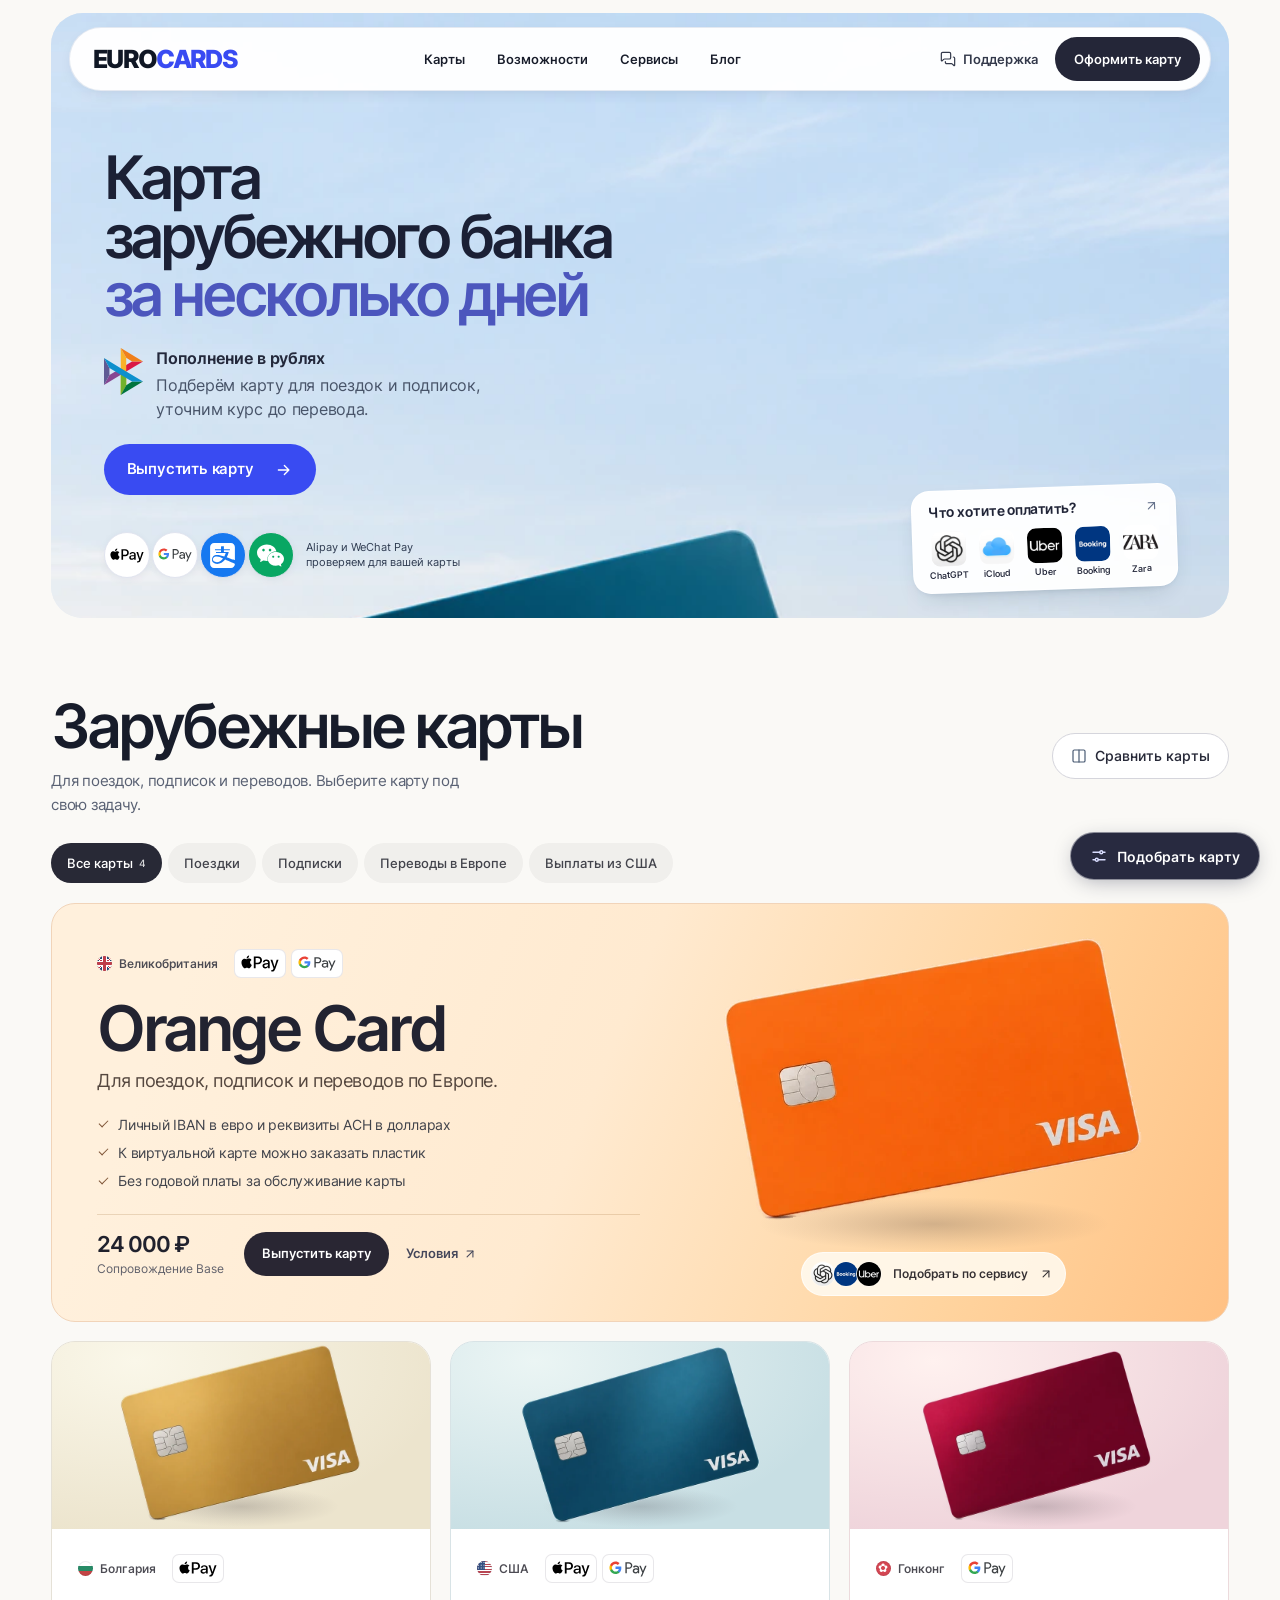
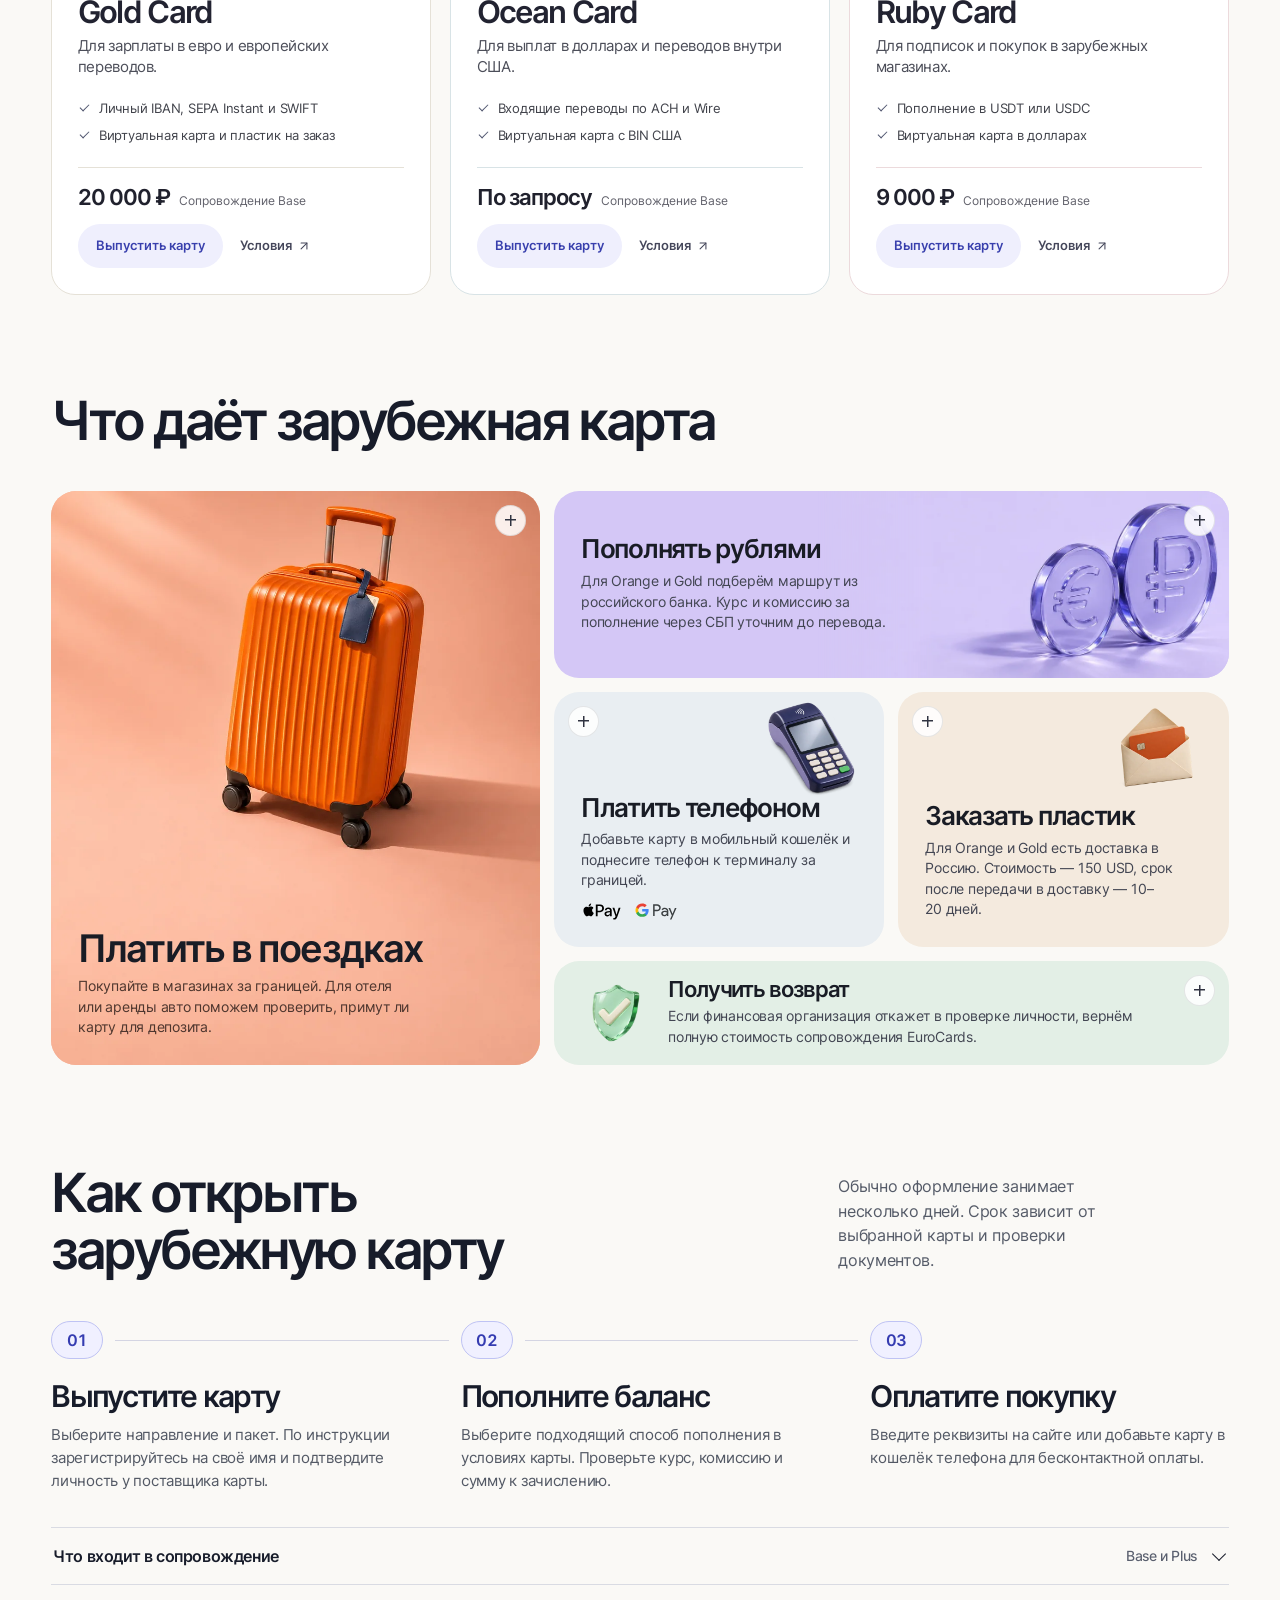
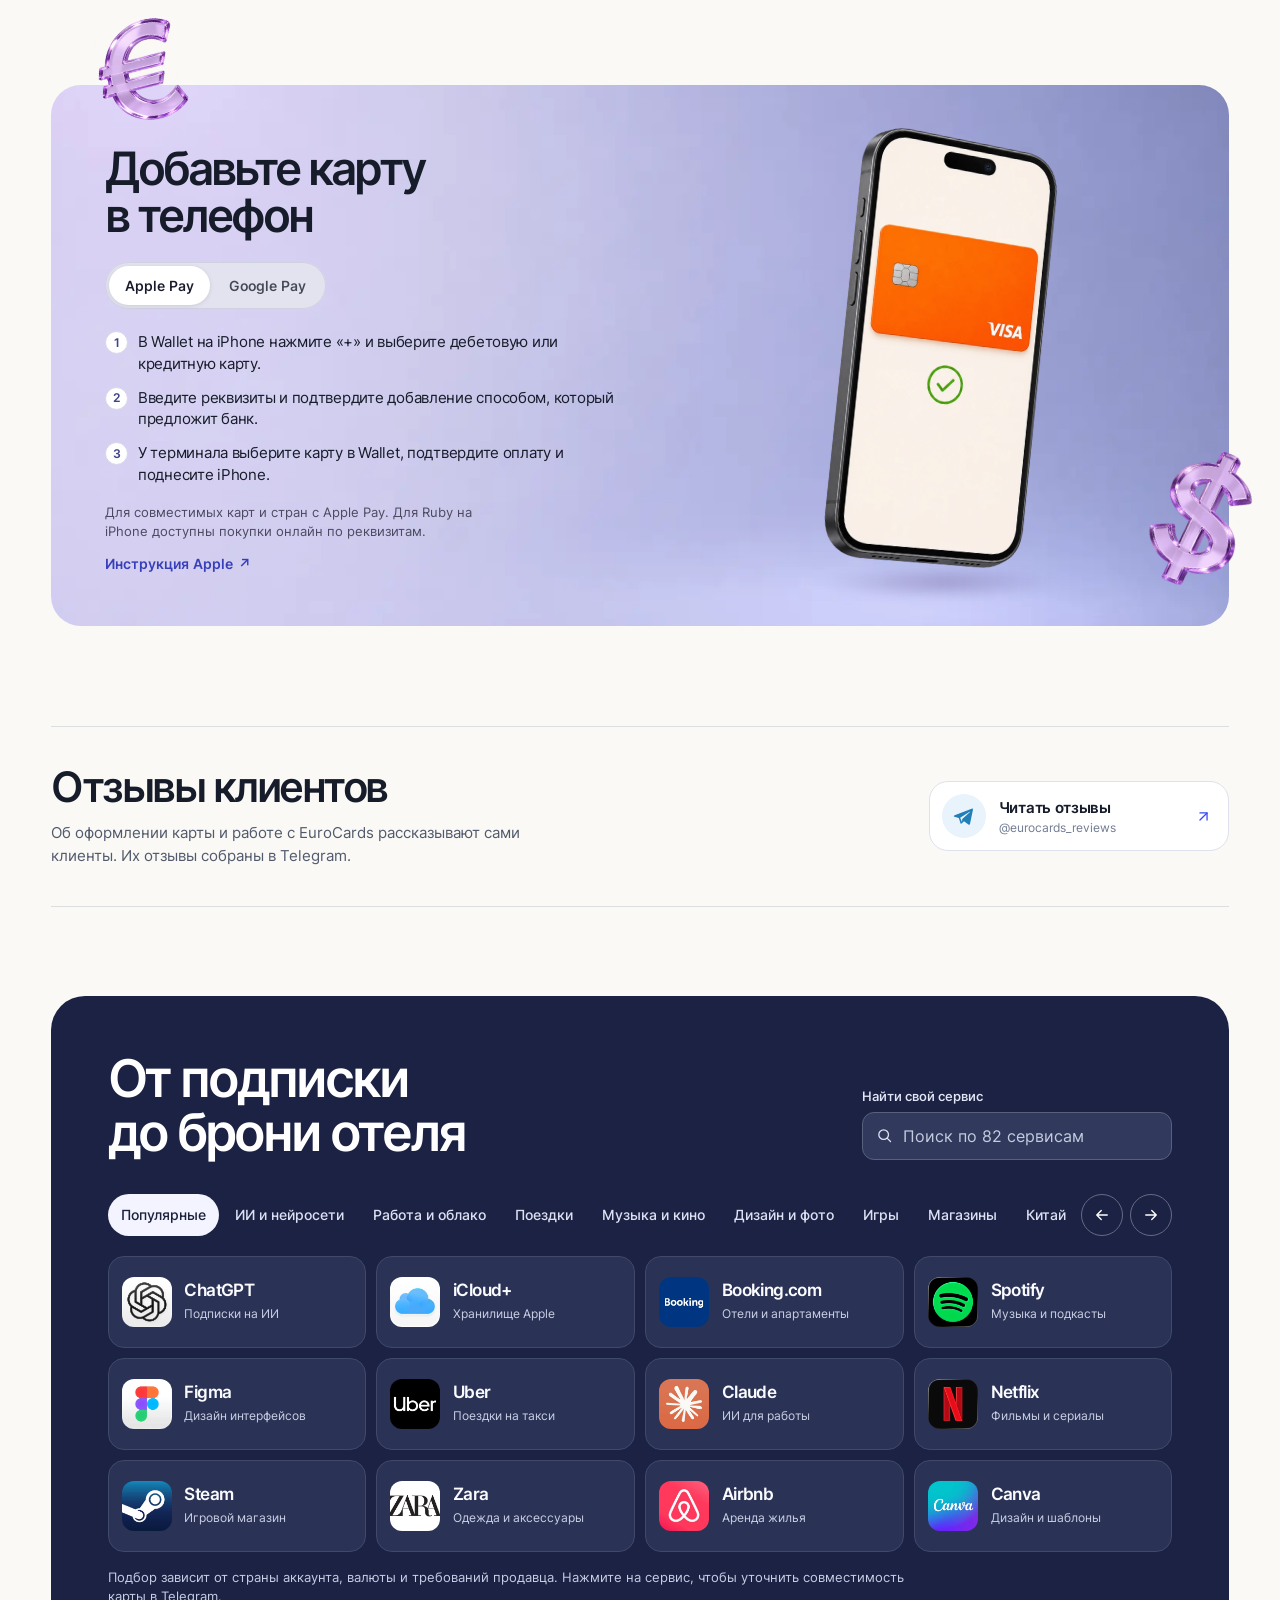
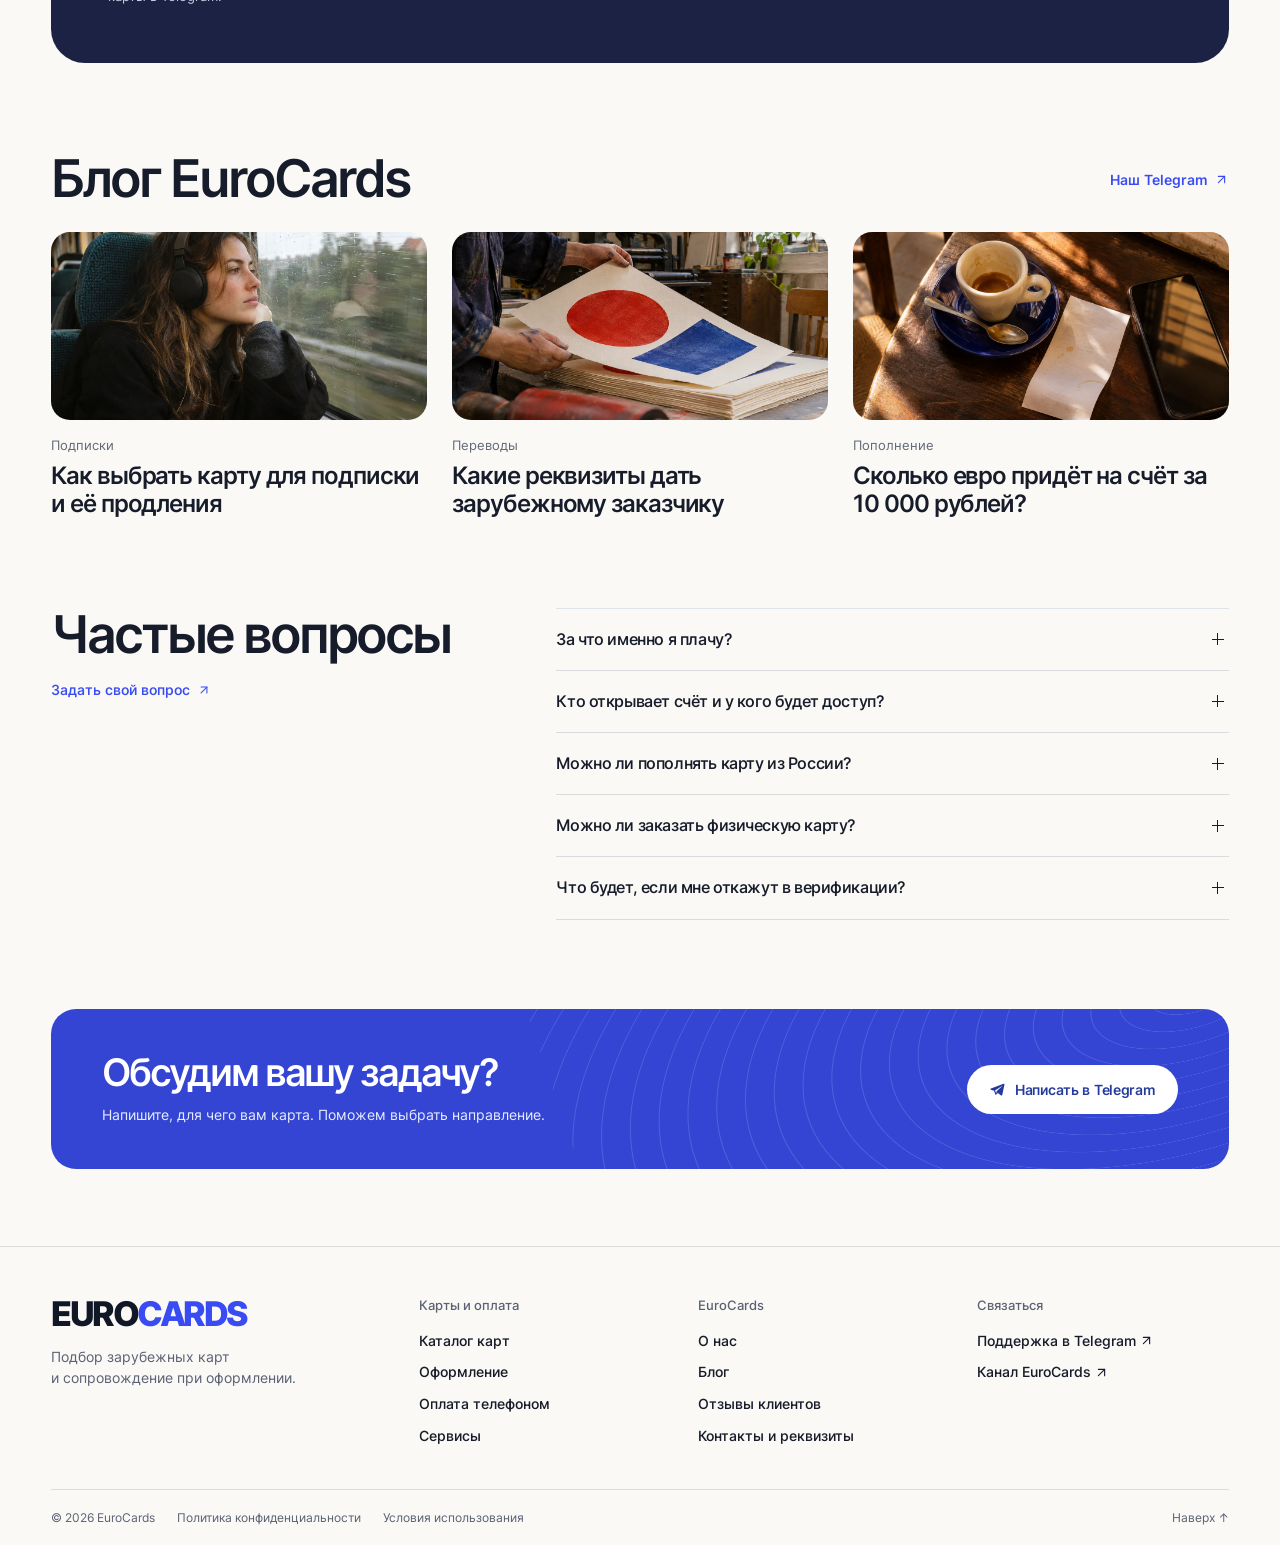
==== index.html @ 10358645 "Publish EuroCards catalog, card finder and blog" ====
<!doctype html>
<html lang="ru">
<head>
  <meta charset="utf-8">
  <meta name="viewport" content="width=device-width, initial-scale=1">
  <meta name="theme-color" content="#fdfefe">
  <meta name="description" content="Подберите зарубежную карту для поездок, подписок и выплат. Сравните четыре направления EuroCards и узнайте, что входит в сопровождение.">
  <title>EuroCards — зарубежные карты и счета</title>
  <link rel="icon" href="assets/favicon.svg" type="image/svg+xml">
  <link rel="stylesheet" href="styles.css?v=fa3e11a5e4">
  <link rel="stylesheet" href="editorial.css?v=62c3cd3f69">
  <link rel="stylesheet" href="card-art.css?v=ecbb94d3ec">
  <link rel="stylesheet" href="dialog.css?v=4cf099286a">
  <link rel="stylesheet" href="hero-motion.css?v=45bd333abf">
  <link rel="stylesheet" href="cover.css?v=7ac19eed03">
  <link rel="stylesheet" href="benefits.css?v=602607e4d9">
  <link rel="stylesheet" href="finder.css?v=1b3baa6938">
  <script defer src="catalog.js?v=7ddd690abe"></script>
  <script defer src="page.js?v=af540112d0"></script>
  <script defer src="hero-motion.js?v=f699afb195"></script>
  <script defer src="finder.js?v=cdf03fdcbe"></script>
  <script defer src="benefits.js?v=8d5bca61e6"></script>
</head>
<body id="top">
  <a href="#main" class="skip-link">К содержанию</a>
  <svg xmlns="http://www.w3.org/2000/svg" class="symbol-bank" aria-hidden="true" focusable="false">
    <!-- Utility icons from Lucide. See assets/Lucide-LICENSE.txt. -->
    <symbol id="i-id" viewBox="0 0 24 24"><path d="M2 21a8 8 0 0 1 13.292-6"/><circle cx="10" cy="8" r="5"/><path d="m16 19 2 2 4-4"/></symbol>
    <symbol id="i-wallet" viewBox="0 0 24 24"><path d="M6 22a2 2 0 0 1-2-2V4a2 2 0 0 1 2-2h8a2.4 2.4 0 0 1 1.704.706l3.588 3.588A2.4 2.4 0 0 1 20 8v12a2 2 0 0 1-2 2z"/><path d="M14 2v5a1 1 0 0 0 1 1h5"/><path d="M10 9H8"/><path d="M16 13H8"/><path d="M16 17H8"/></symbol>
    <symbol id="i-support" viewBox="0 0 24 24"><path d="M16 10a2 2 0 0 1-2 2H6.828a2 2 0 0 0-1.414.586l-2.202 2.202A.71.71 0 0 1 2 14.286V4a2 2 0 0 1 2-2h10a2 2 0 0 1 2 2z"/><path d="M20 9a2 2 0 0 1 2 2v10.286a.71.71 0 0 1-1.212.502l-2.202-2.202A2 2 0 0 0 17.172 19H10a2 2 0 0 1-2-2v-1"/></symbol>
    <symbol id="i-compare" viewBox="0 0 24 24"><rect width="18" height="18" x="3" y="3" rx="2"/><path d="M12 3v18"/></symbol>
    <symbol id="i-diagonal" viewBox="0 0 24 24"><path d="M7 7h10v10"/><path d="M7 17 17 7"/></symbol>
    <symbol id="i-menu" viewBox="0 0 24 24"><path d="M4 5h16"/><path d="M4 12h16"/><path d="M4 19h16"/></symbol>
    <symbol id="i-close" viewBox="0 0 24 24"><path d="M18 6 6 18"/><path d="m6 6 12 12"/></symbol>
    <symbol id="i-telegram" viewBox="0 0 24 24"><path fill="currentColor" stroke="none" d="M20.5 3.9 2.8 10.7c-1.2.5-1.2 1.2-.2 1.5l4.5 1.4 1.7 5.1c.2.6.1.8.7.8.4 0 .6-.2.8-.4l2.2-2.2 4.6 3.4c.9.5 1.5.2 1.7-.8l3-14.3c.3-1.1-.4-1.7-1.3-1.3Zm-12 9.4 9.9-6.2c.5-.3.8-.2.4.1l-8.1 7.4-.3 3.1-1.9-4.4Z"/></symbol>
  </svg>
  <header class="site-header">
    <div class="shell header-inner">
      <a class="wordmark" href="#top" aria-label="EuroCards, в начало">EURO<span>CARDS</span></a>
      <nav class="primary-nav" id="primary-nav" aria-label="Основная навигация">
        <a href="#cards">Карты</a><a href="#benefits">Возможности</a><a href="#services">Сервисы</a><a href="#journal">Блог</a><a class="nav-support" href="https://t.me/vladethlemon" target="_blank" rel="noopener noreferrer">Поддержка в Telegram</a>
      </nav>
      <div class="header-actions">
        <a class="support-link" href="https://t.me/vladethlemon" target="_blank" rel="noopener noreferrer" aria-label="Поддержка в Telegram"><svg class="icon" aria-hidden="true"><use href="#i-support"/></svg><span>Поддержка</span></a>
        <a class="header-issue" href="#cards">Оформить карту</a>
        <button type="button" class="menu-toggle" aria-label="Открыть меню" aria-expanded="false" aria-controls="primary-nav"><svg class="icon" aria-hidden="true"><use href="#i-menu"/></svg></button>
      </div>
    </div>
  </header>
  <main id="main">
    <section class="hero" aria-labelledby="hero-title">
      <picture class="alpine-scene" aria-hidden="true">
        <source media="(max-width: 700px)" srcset="assets/hero-alpine-mobile.webp" width="935" height="1683">
        <source media="(max-width: 1180px)" srcset="assets/hero-alpine-tablet-ocean.webp" width="1200" height="816">
        <img src="assets/hero-alpine-wide-ocean.webp" width="1870" height="841" alt="" fetchpriority="high">
      </picture>
      <div class="hero-inner">
        <div class="hero-copy">
          <h1 id="hero-title">Карта<br>зарубежного банка <em>за несколько дней</em></h1>
          <div class="hero-intro sbp-intro"><img class="sbp-symbol" src="assets/brands/sbp-symbol.svg" width="36" height="42" alt=""><div><p class="sbp-title">Пополнение в рублях<span class="visually-hidden"> через Систему быстрых платежей</span></p><p>Подберём карту для поездок и подписок, уточним курс до перевода.</p></div></div>
          <div class="hero-actions">
            <a class="button primary-button" href="#cards">Выпустить карту<svg class="icon" aria-hidden="true" viewBox="0 0 24 24"><path d="M4.5 12h14m-6-6 6 6-6 6"/></svg></a>
          </div>
          <div class="hero-wallets" aria-label="Мобильные кошельки">
            <div class="wallet-coins">
              <a href="#wallets" data-wallet="apple" class="wallet-coin pay-apple" aria-label="Apple Pay — как подключить"><img src="assets/brands/applepay.svg" alt="" width="34" height="34"></a>
              <a href="#wallets" data-wallet="google" class="wallet-coin pay-google" aria-label="Google Pay — как подключить"><img src="assets/brands/googlepay.svg" alt="" width="34" height="34"></a>
              <a href="#services" data-category="china" class="wallet-coin pay-ali" aria-label="Alipay — уточнить совместимость"><img src="assets/brands/alipay.svg" alt="" width="25" height="25"></a>
              <a href="#services" data-category="china" class="wallet-coin pay-wechat" aria-label="WeChat Pay — уточнить совместимость"><img src="assets/brands/wechat.svg" alt="" width="27" height="27"></a>
            </div>
            <p>Alipay и WeChat Pay<br> проверяем для вашей карты</p>
          </div>
        </div>
        <div class="service-float">
          <a href="#services" class="float-heading">Что хотите оплатить?<svg class="icon" aria-hidden="true"><use href="#i-diagonal"/></svg></a>
          <span class="float-brands">
            <a href="#services" data-category="digital"><img src="assets/services/chatgpt.webp" alt="" width="35" height="35">ChatGPT</a>
            <a href="#services" data-category="work"><img src="assets/services/icloud.webp" alt="" width="35" height="35">iCloud</a>
            <a href="#services" data-category="travel"><img src="assets/services/uber.webp" alt="" width="35" height="35">Uber</a>
            <a href="#services" data-category="travel"><img src="assets/services/booking.webp" alt="" width="35" height="35">Booking</a>
            <a href="#services" data-category="shops"><img src="assets/services/zara.webp" alt="" width="35" height="35">Zara</a>
          </span>
        </div>
      </div>
    </section>

    <section class="shell catalog-section" id="cards" aria-labelledby="catalog-title">
      <div class="section-heading">
        <div><h2 id="catalog-title">Зарубежные карты</h2><p>Для поездок, подписок и переводов. Выберите карту под свою задачу.</p></div>
        <button class="compare-button" type="button" data-compare aria-haspopup="dialog" aria-controls="product-dialog"><svg class="icon" aria-hidden="true"><use href="#i-compare"/></svg>Сравнить карты</button>
      </div>
      <div class="filters" id="filters" role="group" aria-label="Фильтр по задаче">
        <button type="button" data-filter="all" aria-pressed="true">Все карты <span>4</span></button>
        <button type="button" data-filter="travel" aria-pressed="false">Поездки</button>
        <button type="button" data-filter="subscriptions" aria-pressed="false">Подписки</button>
        <button type="button" data-filter="europe" aria-pressed="false">Переводы в Европе</button>
        <button type="button" data-filter="us" aria-pressed="false">Выплаты из США</button>
      </div>
      <p id="catalog-count" class="visually-hidden" role="status"></p>
      <div id="product-grid" class="product-grid"></div>
      <noscript>
        <ul>
          <li><strong>Orange Card · Великобритания</strong> — поездки, подписки и переводы в евро.</li>
          <li><strong>Gold Card · Болгария</strong> — европейский IBAN, SEPA и SWIFT.</li>
          <li><strong>Ocean Card · США</strong> — выплаты в долларах по ACH и Wire.</li>
          <li><strong>Ruby Card · Гонконг</strong> — виртуальная карта для онлайн-покупок.</li>
        </ul>
        <p><a href="https://t.me/vladethlemon">Подобрать карту в Telegram</a></p>
      </noscript>
    </section>

    <section class="shell everyday" id="benefits" aria-labelledby="benefits-title">
      <h2 id="benefits-title">Что даёт зарубежная карта</h2>
      <div class="everyday-grid">
        <article class="everyday-card everyday-travel">
          <img class="everyday-scene" src="assets/benefit-trip-studio.webp" loading="lazy" width="960" height="1200" alt="">
          <div><h3><a class="benefit-open" data-benefit="travel" href="#cards">Платить в поездках</a></h3><p>Покупайте в магазинах за границей. Для отеля или аренды авто поможем проверить, примут ли карту для депозита.</p></div>
          <template>
            <p>Для покупок в поездке удобно добавить Orange в Apple Pay или Google Pay. Если в дороге понадобится физическая карта, пластик можно заказать к Orange или Gold.</p>
            <h3>Если бронируете отель или машину</h3>
            <p>Спросите у отеля или проката, какую карту нужно предъявить при заселении или получении ключей. Уточните, подходит ли дебетовая карта, обязателен ли пластик на имя гостя и какую сумму заблокируют под депозит.</p>
            <a href="#cards" data-benefit-filter="travel">Посмотреть карты для поездки</a>
          </template>
        </article>
        <article class="everyday-card everyday-rubles">
          <img class="everyday-scene" src="assets/benefit-exchange.webp" loading="lazy" width="960" height="640" alt="">
          <div><h3><a class="benefit-open" data-benefit="rubles" href="journal/topup.html">Пополнять рублями</a></h3><p>Для Orange и Gold подберём маршрут из российского банка. Курс и комиссию за пополнение через СБП уточним до перевода.</p></div>
          <template>
            <p>Для Orange и Gold проверим, как пополнить карту из ВТБ или Т-Банка. Скажите, из какого банка хотите отправить рубли и сколько нужно получить на карту.</p>
            <h3>Как узнать итоговую сумму</h3>
            <p>До отправки сверим способ перевода, курс обмена, комиссии и лимит. Так вы заранее увидите две суммы — сколько спишется в рублях и сколько поступит в валюте карты.</p>
            <a href="journal/topup.html">Как пополнить карту из рублей</a>
          </template>
        </article>
        <article class="everyday-card everyday-tap">
          <img class="everyday-object" src="assets/benefit-terminal.webp" loading="lazy" width="320" height="320" alt="">
          <div><h3><a class="benefit-open" data-benefit="tap" href="#wallets">Платить телефоном</a></h3><p>Добавьте карту в мобильный кошелёк и поднесите телефон к терминалу за границей.</p>
            <div class="everyday-wallet-marks"><img src="assets/brands/applepay.svg" loading="lazy" alt="Apple Pay"><img src="assets/brands/googlepay.svg" loading="lazy" alt="Google Pay"></div>
          </div>
          <template>
            <p>На iPhone можно добавить в Apple Pay карты Orange, Gold и Ocean. Для Google Pay на Android подходят Orange, Ocean и Ruby.</p>
            <h3>До первой покупки</h3>
            <p>Добавьте карту в кошелёк и подтвердите её способом, который предложит эмитент. В магазине за границей проверьте, принимает ли терминал бесконтактные платежи.</p>
            <a href="#wallets">Как добавить карту в телефон</a>
          </template>
        </article>
        <article class="everyday-card everyday-plastic">
          <img class="everyday-object" src="assets/benefit-envelope.webp" loading="lazy" width="320" height="320" alt="">
          <div><h3><a class="benefit-open" data-benefit="plastic" href="#cards">Заказать пластик</a></h3><p>Для Orange и Gold есть доставка в Россию. Стоимость — 150 USD, срок после передачи в доставку — 10–20 дней.</p></div>
          <template>
            <p>К виртуальной Orange или Gold можно заказать физическую карту с доставкой в Россию. Ocean и Ruby выпускаются в виртуальном формате.</p>
            <h3>Сколько заложить до поездки</h3>
            <p>На доставку после отправки заложите примерно 10–20 дней. Выпуск карты занимает дополнительное время. Доставка стоит 150 USD, а плату за сам выпуск уточним по тарифу выбранной карты.</p>
            <a href="#cards" data-benefit-filter="travel">Посмотреть Orange и Gold</a>
          </template>
        </article>
        <article class="everyday-card everyday-refund">
          <img class="everyday-object" src="assets/benefit-shield.webp" loading="lazy" width="220" height="220" alt="">
          <div><h3><a class="benefit-open" data-benefit="refund" href="info.html#terms">Получить возврат</a></h3><p>Если финансовая организация откажет в проверке личности, вернём полную стоимость сопровождения EuroCards.</p></div>
          <template>
            <p>Вы сами подаёте заявку и подтверждаете личность в финансовой организации. Если по итогам проверки она отказала, EuroCards вернёт полную стоимость своего сопровождения.</p>
            <h3>Как обратиться</h3>
            <p>Напишите в поддержку EuroCards и опишите ответ по заявке. Порядок возврата и условия по отдельным расходам на стороне финансового сервиса согласуем с вами до оплаты.</p>
            <a href="info.html#terms">Условия сопровождения и возврата</a>
          </template>
        </article>
      </div>
      <dialog class="benefit-dialog" id="benefit-dialog" aria-labelledby="benefit-expanded-title">
        <button type="button" class="benefit-close" aria-label="Закрыть подробности" autofocus><svg class="icon" aria-hidden="true"><use href="#i-close"/></svg></button>
        <div class="benefit-sheet">
          <div class="benefit-figure" aria-hidden="true"></div>
          <div class="benefit-reading"><h2 id="benefit-expanded-title"></h2><div class="benefit-details"></div></div>
        </div>
      </dialog>
    </section>

    <section class="shell start-guide" id="process" aria-labelledby="process-title">
      <div class="start-intro"><h2 id="process-title">Как открыть<br>зарубежную карту</h2><p>Обычно оформление занимает несколько дней. Срок зависит от выбранной карты и проверки документов.</p></div>
      <ol class="start-flow">
        <li><h3>Выпустите карту</h3><p>Выберите направление и пакет. По инструкции зарегистрируйтесь на своё имя и подтвердите личность у поставщика карты.</p></li>
        <li><h3>Пополните баланс</h3><p>Выберите подходящий способ пополнения в условиях карты. Проверьте курс, комиссию и сумму к зачислению.</p></li>
        <li><h3>Оплатите покупку</h3><p>Введите реквизиты на сайте или добавьте карту в кошелёк телефона для бесконтактной оплаты.</p></li>
      </ol>
      <details class="support-plans" id="packages">
        <summary><span>Что входит в сопровождение</span><span class="support-summary">Base и Plus</span></summary>
        <div class="support-plan-list">
          <article><h3>Base <span>от 9 000 ₽</span></h3><p>Инструкции по регистрации, проверке личности и пополнению через P2P. Разберём ограничения выбранного сервиса.</p><a href="#cards">Выбрать карту <span aria-hidden="true">↗</span></a></article>
          <article><h3>Plus <span>по запросу</span></h3><p>Всё из Base, европейская eSIM для регистрации и кодов, личная поддержка и помощь с маршрутом пополнения.</p><a href="https://t.me/vladethlemon?text=Хочу%20уточнить%20условия%20пакета%20Plus" target="_blank" rel="noopener noreferrer">Уточнить условия Plus <span aria-hidden="true">↗</span></a></article>
        </div>
      </details>
    </section>

    <section class="shell pocket-guide" id="wallets" aria-labelledby="wallet-title">
      <div class="pocket-copy">
        <h2 id="wallet-title">Добавьте карту<br>в телефон</h2>
        <fieldset class="pocket-switch"><legend class="visually-hidden">Выберите кошелёк</legend>
          <label><input type="radio" name="mobile-wallet" value="apple" checked aria-controls="apple-instructions"><span>Apple Pay</span></label>
          <label><input type="radio" name="mobile-wallet" value="google" aria-controls="google-instructions"><span>Google Pay</span></label>
        </fieldset>
        <div class="pocket-steps pocket-apple" id="apple-instructions"><h3 class="visually-hidden">Как добавить карту в Apple Pay</h3>
          <ol><li>В Wallet на iPhone нажмите «+» и выберите дебетовую или кредитную карту.</li><li>Введите реквизиты и подтвердите добавление способом, который предложит банк.</li><li>У терминала выберите карту в Wallet, подтвердите оплату и поднесите iPhone.</li></ol>
          <p>Для совместимых карт и стран с Apple Pay. Для Ruby на iPhone доступны покупки онлайн по реквизитам.</p>
          <a href="https://support.apple.com/ru-ru/108398" target="_blank" rel="noopener noreferrer">Инструкция Apple <span aria-hidden="true">↗</span></a>
        </div>
        <div class="pocket-steps pocket-google" id="google-instructions"><h3 class="visually-hidden">Как добавить карту в Google Pay</h3>
          <ol><li>В Google Кошельке на Android нажмите «Добавить в Кошелёк» и выберите платёжную карту.</li><li>Введите реквизиты и пройдите проверку, если её попросит банк.</li><li>Включите NFC и поднесите разблокированный телефон к терминалу.</li></ol>
          <p>Для бесконтактной оплаты нужны совместимое устройство, карта и страна с поддержкой Google Pay.</p>
          <a href="https://support.google.com/wallet/answer/12058983?hl=ru" target="_blank" rel="noopener noreferrer">Инструкция Google <span aria-hidden="true">↗</span></a>
        </div>
      </div>
      <div class="pocket-visual" aria-hidden="true">
        <img class="pocket-apple" src="assets/pocket-iphone.webp" alt="" loading="lazy" decoding="async">
        <img class="pocket-google" src="assets/pocket-android.webp" alt="" loading="lazy" decoding="async">
      </div>
      <img class="pocket-currency pocket-euro" src="assets/pocket-euro.png" alt="" aria-hidden="true" loading="lazy" decoding="async">
      <img class="pocket-currency pocket-dollar" src="assets/pocket-dollar.png" alt="" aria-hidden="true" loading="lazy" decoding="async">
    </section>

    <section class="shell customer-reviews" id="reviews" aria-labelledby="reviews-title">
      <div>
        <h2 id="reviews-title">Отзывы клиентов</h2>
        <p>Об оформлении карты и работе с EuroCards рассказывают сами клиенты. Их отзывы собраны в Telegram.</p>
      </div>
      <a class="review-channel" href="https://t.me/eurocards_reviews" target="_blank" rel="noopener noreferrer">
        <span class="review-channel-icon" aria-hidden="true"><svg class="icon"><use href="#i-telegram"/></svg></span>
        <span><strong>Читать отзывы</strong><small>@eurocards_reviews</small></span>
        <svg class="icon review-channel-arrow" aria-hidden="true"><use href="#i-diagonal"/></svg>
      </a>
    </section>

    <section class="shell service-section" id="services" aria-labelledby="services-title">
      <div class="service-deck">
        <div class="deck-heading">
          <h2 id="services-title">От подписки <br>до брони отеля</h2>
          <div class="service-finder" hidden>
            <label for="merchant-search">Найти свой сервис</label>
            <div class="service-search-field">
              <svg class="icon" viewBox="0 0 24 24" aria-hidden="true"><circle cx="10.8" cy="10.8" r="6.8"/><path d="m16 16 4.5 4.5"/></svg>
              <input id="merchant-search" type="search" spellcheck="false" autocomplete="off" placeholder="Поиск по 82 сервисам" aria-controls="merchant-list">
              <button type="button" aria-label="Очистить поиск" data-clear-search hidden><svg class="icon" aria-hidden="true"><use href="#i-close"/></svg></button>
            </div>
          </div>
        </div>
        <div class="service-navigation" hidden>
          <div class="service-tabs" role="group" aria-label="Категории сервисов">
            <button type="button" id="tab-popular" data-group="popular" data-note="Подбор зависит от страны аккаунта, валюты и требований продавца. Нажмите на сервис, чтобы уточнить совместимость карты в Telegram." aria-controls="merchant-list" aria-pressed="true">Популярные</button>
            <button type="button" id="tab-digital" data-group="digital" data-note="Доступность подписки или API зависит от страны использования и требований сервиса к карте." aria-controls="merchant-list" aria-pressed="false" tabindex="-1">ИИ и нейросети</button>
            <button type="button" id="tab-work" data-group="work" data-note="Проверьте, где оформлена подписка и в какой валюте будет следующий платёж." aria-controls="merchant-list" aria-pressed="false" tabindex="-1">Работа и облако</button>
            <button type="button" id="tab-travel" data-group="travel" data-note="При бронировании уточните условия депозита и нужен ли при заселении или аренде физический пластик на ваше имя." aria-controls="merchant-list" aria-pressed="false" tabindex="-1">Поездки</button>
            <button type="button" id="tab-entertainment" data-group="entertainment" data-note="У прямой подписки и покупки через магазин приложений могут отличаться способы оплаты. Проверьте регион аккаунта." aria-controls="merchant-list" aria-pressed="false" tabindex="-1">Музыка и кино</button>
            <button type="button" id="tab-design" data-group="design" data-note="Для проверки тарифа уточните, где вы покупаете лицензию — на сайте издателя или в магазине приложений." aria-controls="merchant-list" aria-pressed="false" tabindex="-1">Дизайн и фото</button>
            <button type="button" id="tab-games" data-group="games" data-note="У игр и цифровых магазинов действуют региональные правила. Для подбора назовите платформу и страну аккаунта." aria-controls="merchant-list" aria-pressed="false" tabindex="-1">Игры</button>
            <button type="button" id="tab-shops" data-group="shops" data-note="У одного бренда могут быть разные условия оплаты и доставки по странам. Для проверки пришлите адрес конкретного магазина." aria-controls="merchant-list" aria-pressed="false" tabindex="-1">Магазины</button>
            <button type="button" id="tab-china" data-group="china" data-note="Для Alipay и WeChat Pay уточняем привязку конкретной карты. В китайских приложениях доступный способ оплаты зависит от аккаунта и продавца." aria-controls="merchant-list" aria-pressed="false" tabindex="-1">Китай</button>
          </div>
          <div class="deck-arrows" aria-label="Перелистывание категорий">
            <button type="button" data-service-step="-1" aria-label="Предыдущая категория"><svg viewBox="0 0 24 24" class="icon" aria-hidden="true"><path d="M19 12H5m6-6-6 6 6 6"/></svg></button>
            <button type="button" data-service-step="1" aria-label="Следующая категория"><svg viewBox="0 0 24 24" class="icon" aria-hidden="true"><path d="M5 12h14m-6-6 6 6-6 6"/></svg></button>
          </div>
        </div>
        <p class="visually-hidden" id="service-status" role="status" aria-live="polite" aria-atomic="true"></p>
        <div class="service-category">
          <div id="merchant-list" class="merchant-grid" role="list" aria-label="Сервисы и магазины">
            <div role="listitem" data-group="digital" data-search="OpenAI чатгпт чат джипити гпт" data-popular>
              <a class="merchant" href="https://t.me/vladethlemon?text=Подойдёт%20ли%20карта%20для%20ChatGPT%3F" target="_blank" rel="noopener noreferrer" aria-label="Уточнить оплату ChatGPT в Telegram"><img class="merchant-logo" src="assets/services/chatgpt.webp" width="52" height="52" loading="lazy" alt=""><span><strong>ChatGPT</strong><small>Подписки на ИИ</small></span></a>
            </div>
            <div role="listitem" data-group="work" data-search="айклауд icloud apple облако" data-popular>
              <a class="merchant" href="https://t.me/vladethlemon?text=Подойдёт%20ли%20карта%20для%20iCloud%2B%3F" target="_blank" rel="noopener noreferrer" aria-label="Уточнить оплату iCloud+ в Telegram"><img class="merchant-logo" src="assets/services/icloud.webp" width="52" height="52" loading="lazy" alt=""><span><strong>iCloud+</strong><small>Хранилище Apple</small></span></a>
            </div>
            <div role="listitem" data-group="travel" data-search="букинг bookingcom" data-popular>
              <a class="merchant" href="https://t.me/vladethlemon?text=Подойдёт%20ли%20карта%20для%20Booking.com%3F" target="_blank" rel="noopener noreferrer" aria-label="Уточнить оплату Booking.com в Telegram"><img class="merchant-logo" src="assets/services/booking.webp" width="52" height="52" loading="lazy" alt=""><span><strong>Booking.com</strong><small>Отели и апартаменты</small></span></a>
            </div>
            <div role="listitem" data-group="entertainment" data-search="спотифай" data-popular>
              <a class="merchant" href="https://t.me/vladethlemon?text=Подойдёт%20ли%20карта%20для%20Spotify%3F" target="_blank" rel="noopener noreferrer" aria-label="Уточнить оплату Spotify в Telegram"><img class="merchant-logo" src="assets/services/spotify.webp" width="52" height="52" loading="lazy" alt=""><span><strong>Spotify</strong><small>Музыка и подкасты</small></span></a>
            </div>
            <div role="listitem" data-group="design" data-search="фигма" data-popular>
              <a class="merchant" href="https://t.me/vladethlemon?text=Подойдёт%20ли%20карта%20для%20Figma%3F" target="_blank" rel="noopener noreferrer" aria-label="Уточнить оплату Figma в Telegram"><img class="merchant-logo" src="assets/services/figma.webp" width="52" height="52" loading="lazy" alt=""><span><strong>Figma</strong><small>Дизайн интерфейсов</small></span></a>
            </div>
            <div role="listitem" data-group="travel" data-search="убер" data-popular>
              <a class="merchant" href="https://t.me/vladethlemon?text=Подойдёт%20ли%20карта%20для%20Uber%3F" target="_blank" rel="noopener noreferrer" aria-label="Уточнить оплату Uber в Telegram"><img class="merchant-logo" src="assets/services/uber.webp" width="52" height="52" loading="lazy" alt=""><span><strong>Uber</strong><small>Поездки на такси</small></span></a>
            </div>
            <div role="listitem" data-group="digital" data-search="Anthropic клод" data-popular>
              <a class="merchant" href="https://t.me/vladethlemon?text=Подойдёт%20ли%20карта%20для%20Claude%3F" target="_blank" rel="noopener noreferrer" aria-label="Уточнить оплату Claude в Telegram"><img class="merchant-logo" src="assets/services/claude.webp" width="52" height="52" loading="lazy" alt=""><span><strong>Claude</strong><small>ИИ для работы</small></span></a>
            </div>
            <div role="listitem" data-group="entertainment" data-search="нетфликс" data-popular>
              <a class="merchant" href="https://t.me/vladethlemon?text=Подойдёт%20ли%20карта%20для%20Netflix%3F" target="_blank" rel="noopener noreferrer" aria-label="Уточнить оплату Netflix в Telegram"><img class="merchant-logo" src="assets/services/netflix.webp" width="52" height="52" loading="lazy" alt=""><span><strong>Netflix</strong><small>Фильмы и сериалы</small></span></a>
            </div>
            <div role="listitem" data-group="games" data-search="стим valve" data-popular>
              <a class="merchant" href="https://t.me/vladethlemon?text=Подойдёт%20ли%20карта%20для%20Steam%3F" target="_blank" rel="noopener noreferrer" aria-label="Уточнить оплату Steam в Telegram"><img class="merchant-logo" src="assets/services/steam.webp" width="52" height="52" loading="lazy" alt=""><span><strong>Steam</strong><small>Игровой магазин</small></span></a>
            </div>
            <div role="listitem" data-group="shops" data-search="зара" data-popular>
              <a class="merchant" href="https://t.me/vladethlemon?text=Подойдёт%20ли%20карта%20для%20Zara%3F" target="_blank" rel="noopener noreferrer" aria-label="Уточнить оплату Zara в Telegram"><img class="merchant-logo" src="assets/services/zara.webp" width="52" height="52" loading="lazy" alt=""><span><strong>Zara</strong><small>Одежда и аксессуары</small></span></a>
            </div>
            <div role="listitem" data-group="travel" data-search="эйрбиэнби" data-popular>
              <a class="merchant" href="https://t.me/vladethlemon?text=Подойдёт%20ли%20карта%20для%20Airbnb%3F" target="_blank" rel="noopener noreferrer" aria-label="Уточнить оплату Airbnb в Telegram"><img class="merchant-logo" src="assets/services/airbnb.webp" width="52" height="52" loading="lazy" alt=""><span><strong>Airbnb</strong><small>Аренда жилья</small></span></a>
            </div>
            <div role="listitem" data-group="design" data-search="канва" data-popular>
              <a class="merchant" href="https://t.me/vladethlemon?text=Подойдёт%20ли%20карта%20для%20Canva%3F" target="_blank" rel="noopener noreferrer" aria-label="Уточнить оплату Canva в Telegram"><img class="merchant-logo" src="assets/services/canva.webp" width="52" height="52" loading="lazy" alt=""><span><strong>Canva</strong><small>Дизайн и шаблоны</small></span></a>
            </div>
            <div role="listitem" data-group="digital" data-search="гугл джемини" hidden>
              <a class="merchant" href="https://t.me/vladethlemon?text=Подойдёт%20ли%20карта%20для%20Gemini%3F" target="_blank" rel="noopener noreferrer" aria-label="Уточнить оплату Gemini в Telegram"><img class="merchant-logo" src="assets/services/gemini.webp" width="52" height="52" loading="lazy" alt=""><span><strong>Gemini</strong><small>Ассистент Google</small></span></a>
            </div>
            <div role="listitem" data-group="digital" data-search="перплексити" hidden>
              <a class="merchant" href="https://t.me/vladethlemon?text=Подойдёт%20ли%20карта%20для%20Perplexity%3F" target="_blank" rel="noopener noreferrer" aria-label="Уточнить оплату Perplexity в Telegram"><img class="merchant-logo" src="assets/services/perplexity.webp" width="52" height="52" loading="lazy" alt=""><span><strong>Perplexity</strong><small>Поиск с ИИ</small></span></a>
            </div>
            <div role="listitem" data-group="digital" data-search="майкрософт копилот" hidden>
              <a class="merchant" href="https://t.me/vladethlemon?text=Подойдёт%20ли%20карта%20для%20Microsoft%20Copilot%3F" target="_blank" rel="noopener noreferrer" aria-label="Уточнить оплату Microsoft Copilot в Telegram"><img class="merchant-logo" src="assets/services/copilot.webp" width="52" height="52" loading="lazy" alt=""><span><strong>Microsoft Copilot</strong><small>Ассистент Microsoft</small></span></a>
            </div>
            <div role="listitem" data-group="digital" data-search="дипсик" hidden>
              <a class="merchant" href="https://t.me/vladethlemon?text=Подойдёт%20ли%20карта%20для%20DeepSeek%3F" target="_blank" rel="noopener noreferrer" aria-label="Уточнить оплату DeepSeek в Telegram"><img class="merchant-logo" src="assets/services/deepseek.webp" width="52" height="52" loading="lazy" alt=""><span><strong>DeepSeek</strong><small>Доступ к API</small></span></a>
            </div>
            <div role="listitem" data-group="digital" data-search="поэ" hidden>
              <a class="merchant" href="https://t.me/vladethlemon?text=Подойдёт%20ли%20карта%20для%20Poe%3F" target="_blank" rel="noopener noreferrer" aria-label="Уточнить оплату Poe в Telegram"><img class="merchant-logo" src="assets/services/poe.webp" width="52" height="52" loading="lazy" alt=""><span><strong>Poe</strong><small>ИИ-ассистенты</small></span></a>
            </div>
            <div role="listitem" data-group="digital" data-search="суно" hidden>
              <a class="merchant" href="https://t.me/vladethlemon?text=Подойдёт%20ли%20карта%20для%20Suno%3F" target="_blank" rel="noopener noreferrer" aria-label="Уточнить оплату Suno в Telegram"><img class="merchant-logo" src="assets/services/suno.webp" width="52" height="52" loading="lazy" alt=""><span><strong>Suno</strong><small>Генерация музыки</small></span></a>
            </div>
            <div role="listitem" data-group="work" data-search="ноушн" hidden>
              <a class="merchant" href="https://t.me/vladethlemon?text=Подойдёт%20ли%20карта%20для%20Notion%3F" target="_blank" rel="noopener noreferrer" aria-label="Уточнить оплату Notion в Telegram"><img class="merchant-logo" src="assets/services/notion.webp" width="52" height="52" loading="lazy" alt=""><span><strong>Notion</strong><small>Рабочее пространство</small></span></a>
            </div>
            <div role="listitem" data-group="work" data-search="дропбокс" hidden>
              <a class="merchant" href="https://t.me/vladethlemon?text=Подойдёт%20ли%20карта%20для%20Dropbox%3F" target="_blank" rel="noopener noreferrer" aria-label="Уточнить оплату Dropbox в Telegram"><img class="merchant-logo" src="assets/services/dropbox.webp" width="52" height="52" loading="lazy" alt=""><span><strong>Dropbox</strong><small>Облачное хранилище</small></span></a>
            </div>
            <div role="listitem" data-group="work" data-search="гугл диск google one" hidden>
              <a class="merchant" href="https://t.me/vladethlemon?text=Подойдёт%20ли%20карта%20для%20Google%20Drive%3F" target="_blank" rel="noopener noreferrer" aria-label="Уточнить оплату Google Drive в Telegram"><img class="merchant-logo" src="assets/services/drive.webp" width="52" height="52" loading="lazy" alt=""><span><strong>Google Drive</strong><small>Облачное хранилище</small></span></a>
            </div>
            <div role="listitem" data-group="work" data-search="зум" hidden>
              <a class="merchant" href="https://t.me/vladethlemon?text=Подойдёт%20ли%20карта%20для%20Zoom%3F" target="_blank" rel="noopener noreferrer" aria-label="Уточнить оплату Zoom в Telegram"><img class="merchant-logo" src="assets/services/zoom.webp" width="52" height="52" loading="lazy" alt=""><span><strong>Zoom</strong><small>Видеовстречи</small></span></a>
            </div>
            <div role="listitem" data-group="work" data-search="трелло" hidden>
              <a class="merchant" href="https://t.me/vladethlemon?text=Подойдёт%20ли%20карта%20для%20Trello%3F" target="_blank" rel="noopener noreferrer" aria-label="Уточнить оплату Trello в Telegram"><img class="merchant-logo" src="assets/services/trello.webp" width="52" height="52" loading="lazy" alt=""><span><strong>Trello</strong><small>Управление задачами</small></span></a>
            </div>
            <div role="listitem" data-group="work" data-search="слак слэк" hidden>
              <a class="merchant" href="https://t.me/vladethlemon?text=Подойдёт%20ли%20карта%20для%20Slack%3F" target="_blank" rel="noopener noreferrer" aria-label="Уточнить оплату Slack в Telegram"><img class="merchant-logo" src="assets/services/slack.webp" width="52" height="52" loading="lazy" alt=""><span><strong>Slack</strong><small>Командные чаты</small></span></a>
            </div>
            <div role="listitem" data-group="work" data-search="миро" hidden>
              <a class="merchant" href="https://t.me/vladethlemon?text=Подойдёт%20ли%20карта%20для%20Miro%3F" target="_blank" rel="noopener noreferrer" aria-label="Уточнить оплату Miro в Telegram"><img class="merchant-logo" src="assets/services/miro.webp" width="52" height="52" loading="lazy" alt=""><span><strong>Miro</strong><small>Онлайн-доски</small></span></a>
            </div>
            <div role="listitem" data-group="work" data-search="тудуист" hidden>
              <a class="merchant" href="https://t.me/vladethlemon?text=Подойдёт%20ли%20карта%20для%20Todoist%3F" target="_blank" rel="noopener noreferrer" aria-label="Уточнить оплату Todoist в Telegram"><img class="merchant-logo" src="assets/services/todoist.webp" width="52" height="52" loading="lazy" alt=""><span><strong>Todoist</strong><small>Списки задач</small></span></a>
            </div>
            <div role="listitem" data-group="work" data-search="гитхаб" hidden>
              <a class="merchant" href="https://t.me/vladethlemon?text=Подойдёт%20ли%20карта%20для%20GitHub%3F" target="_blank" rel="noopener noreferrer" aria-label="Уточнить оплату GitHub в Telegram"><img class="merchant-logo" src="assets/services/github.webp" width="52" height="52" loading="lazy" alt=""><span><strong>GitHub</strong><small>Разработка</small></span></a>
            </div>
            <div role="listitem" data-group="work" data-search="майкрософт уандрайв" hidden>
              <a class="merchant" href="https://t.me/vladethlemon?text=Подойдёт%20ли%20карта%20для%20OneDrive%3F" target="_blank" rel="noopener noreferrer" aria-label="Уточнить оплату OneDrive в Telegram"><img class="merchant-logo" src="assets/services/onedrive.webp" width="52" height="52" loading="lazy" alt=""><span><strong>OneDrive</strong><small>Хранилище Microsoft</small></span></a>
            </div>
            <div role="listitem" data-group="travel" data-search="трип tripcom" hidden>
              <a class="merchant" href="https://t.me/vladethlemon?text=Подойдёт%20ли%20карта%20для%20Trip.com%3F" target="_blank" rel="noopener noreferrer" aria-label="Уточнить оплату Trip.com в Telegram"><img class="merchant-logo" src="assets/services/trip.webp" width="52" height="52" loading="lazy" alt=""><span><strong>Trip.com</strong><small>Авиабилеты и отели</small></span></a>
            </div>
            <div role="listitem" data-group="travel" data-search="болт" hidden>
              <a class="merchant" href="https://t.me/vladethlemon?text=Подойдёт%20ли%20карта%20для%20Bolt%3F" target="_blank" rel="noopener noreferrer" aria-label="Уточнить оплату Bolt в Telegram"><img class="merchant-logo" src="assets/services/bolt.webp" width="52" height="52" loading="lazy" alt=""><span><strong>Bolt</strong><small>Такси и транспорт</small></span></a>
            </div>
            <div role="listitem" data-group="travel" data-search="экспедиа" hidden>
              <a class="merchant" href="https://t.me/vladethlemon?text=Подойдёт%20ли%20карта%20для%20Expedia%3F" target="_blank" rel="noopener noreferrer" aria-label="Уточнить оплату Expedia в Telegram"><img class="merchant-logo" src="assets/services/expedia.webp" width="52" height="52" loading="lazy" alt=""><span><strong>Expedia</strong><small>Поиск путешествий</small></span></a>
            </div>
            <div role="listitem" data-group="travel" data-search="скайсканер" hidden>
              <a class="merchant" href="https://t.me/vladethlemon?text=Подойдёт%20ли%20карта%20для%20Skyscanner%3F" target="_blank" rel="noopener noreferrer" aria-label="Уточнить оплату Skyscanner в Telegram"><img class="merchant-logo" src="assets/services/skyscanner.webp" width="52" height="52" loading="lazy" alt=""><span><strong>Skyscanner</strong><small>Поиск авиабилетов</small></span></a>
            </div>
            <div role="listitem" data-group="travel" data-search="фликсбус" hidden>
              <a class="merchant" href="https://t.me/vladethlemon?text=Подойдёт%20ли%20карта%20для%20FlixBus%3F" target="_blank" rel="noopener noreferrer" aria-label="Уточнить оплату FlixBus в Telegram"><img class="merchant-logo" src="assets/services/flixbus.webp" width="52" height="52" loading="lazy" alt=""><span><strong>FlixBus</strong><small>Междугородные автобусы</small></span></a>
            </div>
            <div role="listitem" data-group="travel" data-search="омио" hidden>
              <a class="merchant" href="https://t.me/vladethlemon?text=Подойдёт%20ли%20карта%20для%20Omio%3F" target="_blank" rel="noopener noreferrer" aria-label="Уточнить оплату Omio в Telegram"><img class="merchant-logo" src="assets/services/omio.webp" width="52" height="52" loading="lazy" alt=""><span><strong>Omio</strong><small>Билеты на транспорт</small></span></a>
            </div>
            <div role="listitem" data-group="travel" data-search="клук" hidden>
              <a class="merchant" href="https://t.me/vladethlemon?text=Подойдёт%20ли%20карта%20для%20Klook%3F" target="_blank" rel="noopener noreferrer" aria-label="Уточнить оплату Klook в Telegram"><img class="merchant-logo" src="assets/services/klook.webp" width="52" height="52" loading="lazy" alt=""><span><strong>Klook</strong><small>Билеты и развлечения</small></span></a>
            </div>
            <div role="listitem" data-group="travel" data-search="гет ёр гайд" hidden>
              <a class="merchant" href="https://t.me/vladethlemon?text=Подойдёт%20ли%20карта%20для%20GetYourGuide%3F" target="_blank" rel="noopener noreferrer" aria-label="Уточнить оплату GetYourGuide в Telegram"><img class="merchant-logo" src="assets/services/getyourguide.webp" width="52" height="52" loading="lazy" alt=""><span><strong>GetYourGuide</strong><small>Экскурсии и билеты</small></span></a>
            </div>
            <div role="listitem" data-group="travel" data-search="трейнлайн" hidden>
              <a class="merchant" href="https://t.me/vladethlemon?text=Подойдёт%20ли%20карта%20для%20Trainline%3F" target="_blank" rel="noopener noreferrer" aria-label="Уточнить оплату Trainline в Telegram"><img class="merchant-logo" src="assets/services/trainline.webp" width="52" height="52" loading="lazy" alt=""><span><strong>Trainline</strong><small>Поезда и автобусы</small></span></a>
            </div>
            <div role="listitem" data-group="travel" data-search="агода" hidden>
              <a class="merchant" href="https://t.me/vladethlemon?text=Подойдёт%20ли%20карта%20для%20Agoda%3F" target="_blank" rel="noopener noreferrer" aria-label="Уточнить оплату Agoda в Telegram"><img class="merchant-logo" src="assets/services/agoda.webp" width="52" height="52" loading="lazy" alt=""><span><strong>Agoda</strong><small>Отели и жильё</small></span></a>
            </div>
            <div role="listitem" data-group="travel" data-search="хотелс" hidden>
              <a class="merchant" href="https://t.me/vladethlemon?text=Подойдёт%20ли%20карта%20для%20Hotels.com%3F" target="_blank" rel="noopener noreferrer" aria-label="Уточнить оплату Hotels.com в Telegram"><img class="merchant-logo" src="assets/services/hotels.webp" width="52" height="52" loading="lazy" alt=""><span><strong>Hotels.com</strong><small>Бронирование отелей</small></span></a>
            </div>
            <div role="listitem" data-group="entertainment" data-search="эпл мьюзик" hidden>
              <a class="merchant" href="https://t.me/vladethlemon?text=Подойдёт%20ли%20карта%20для%20Apple%20Music%3F" target="_blank" rel="noopener noreferrer" aria-label="Уточнить оплату Apple Music в Telegram"><img class="merchant-logo" src="assets/services/applemusic.webp" width="52" height="52" loading="lazy" alt=""><span><strong>Apple Music</strong><small>Музыка по подписке</small></span></a>
            </div>
            <div role="listitem" data-group="entertainment" data-search="ютуб мьюзик" hidden>
              <a class="merchant" href="https://t.me/vladethlemon?text=Подойдёт%20ли%20карта%20для%20YouTube%20Music%3F" target="_blank" rel="noopener noreferrer" aria-label="Уточнить оплату YouTube Music в Telegram"><img class="merchant-logo" src="assets/services/youtubemusic.webp" width="52" height="52" loading="lazy" alt=""><span><strong>YouTube Music</strong><small>Музыка и клипы</small></span></a>
            </div>
            <div role="listitem" data-group="entertainment" data-search="amazon прайм видео" hidden>
              <a class="merchant" href="https://t.me/vladethlemon?text=Подойдёт%20ли%20карта%20для%20Prime%20Video%3F" target="_blank" rel="noopener noreferrer" aria-label="Уточнить оплату Prime Video в Telegram"><img class="merchant-logo" src="assets/services/primevideo.webp" width="52" height="52" loading="lazy" alt=""><span><strong>Prime Video</strong><small>Кино по подписке</small></span></a>
            </div>
            <div role="listitem" data-group="entertainment" data-search="дисней" hidden>
              <a class="merchant" href="https://t.me/vladethlemon?text=Подойдёт%20ли%20карта%20для%20Disney%2B%3F" target="_blank" rel="noopener noreferrer" aria-label="Уточнить оплату Disney+ в Telegram"><img class="merchant-logo" src="assets/services/disney.webp" width="52" height="52" loading="lazy" alt=""><span><strong>Disney+</strong><small>Фильмы и сериалы</small></span></a>
            </div>
            <div role="listitem" data-group="entertainment" data-search="твич" hidden>
              <a class="merchant" href="https://t.me/vladethlemon?text=Подойдёт%20ли%20карта%20для%20Twitch%3F" target="_blank" rel="noopener noreferrer" aria-label="Уточнить оплату Twitch в Telegram"><img class="merchant-logo" src="assets/services/twitch.webp" width="52" height="52" loading="lazy" alt=""><span><strong>Twitch</strong><small>Стримы</small></span></a>
            </div>
            <div role="listitem" data-group="entertainment" data-search="дизер" hidden>
              <a class="merchant" href="https://t.me/vladethlemon?text=Подойдёт%20ли%20карта%20для%20Deezer%3F" target="_blank" rel="noopener noreferrer" aria-label="Уточнить оплату Deezer в Telegram"><img class="merchant-logo" src="assets/services/deezer.webp" width="52" height="52" loading="lazy" alt=""><span><strong>Deezer</strong><small>Музыка и подкасты</small></span></a>
            </div>
            <div role="listitem" data-group="entertainment" data-search="саундклауд" hidden>
              <a class="merchant" href="https://t.me/vladethlemon?text=Подойдёт%20ли%20карта%20для%20SoundCloud%3F" target="_blank" rel="noopener noreferrer" aria-label="Уточнить оплату SoundCloud в Telegram"><img class="merchant-logo" src="assets/services/soundcloud.webp" width="52" height="52" loading="lazy" alt=""><span><strong>SoundCloud</strong><small>Музыка и аудио</small></span></a>
            </div>
            <div role="listitem" data-group="entertainment" data-search="эпл тв" hidden>
              <a class="merchant" href="https://t.me/vladethlemon?text=Подойдёт%20ли%20карта%20для%20Apple%20TV%3F" target="_blank" rel="noopener noreferrer" aria-label="Уточнить оплату Apple TV в Telegram"><img class="merchant-logo" src="assets/services/appletv.webp" width="52" height="52" loading="lazy" alt=""><span><strong>Apple TV</strong><small>Фильмы и сериалы</small></span></a>
            </div>
            <div role="listitem" data-group="entertainment" data-search="кранчиролл" hidden>
              <a class="merchant" href="https://t.me/vladethlemon?text=Подойдёт%20ли%20карта%20для%20Crunchyroll%3F" target="_blank" rel="noopener noreferrer" aria-label="Уточнить оплату Crunchyroll в Telegram"><img class="merchant-logo" src="assets/services/crunchyroll.webp" width="52" height="52" loading="lazy" alt=""><span><strong>Crunchyroll</strong><small>Аниме</small></span></a>
            </div>
            <div role="listitem" data-group="entertainment" data-search="ютуб премиум" hidden>
              <a class="merchant" href="https://t.me/vladethlemon?text=Подойдёт%20ли%20карта%20для%20YouTube%20Premium%3F" target="_blank" rel="noopener noreferrer" aria-label="Уточнить оплату YouTube Premium в Telegram"><img class="merchant-logo" src="assets/services/youtube.webp" width="52" height="52" loading="lazy" alt=""><span><strong>YouTube Premium</strong><small>Видео по подписке</small></span></a>
            </div>
            <div role="listitem" data-group="design" data-search="адоб экспресс" hidden>
              <a class="merchant" href="https://t.me/vladethlemon?text=Подойдёт%20ли%20карта%20для%20Adobe%20Express%3F" target="_blank" rel="noopener noreferrer" aria-label="Уточнить оплату Adobe Express в Telegram"><img class="merchant-logo" src="assets/services/express.webp" width="52" height="52" loading="lazy" alt=""><span><strong>Adobe Express</strong><small>Графика и публикации</small></span></a>
            </div>
            <div role="listitem" data-group="design" data-search="пиксарт" hidden>
              <a class="merchant" href="https://t.me/vladethlemon?text=Подойдёт%20ли%20карта%20для%20Picsart%3F" target="_blank" rel="noopener noreferrer" aria-label="Уточнить оплату Picsart в Telegram"><img class="merchant-logo" src="assets/services/picsart.webp" width="52" height="52" loading="lazy" alt=""><span><strong>Picsart</strong><small>Фото и дизайн</small></span></a>
            </div>
            <div role="listitem" data-group="design" data-search="капкат" hidden>
              <a class="merchant" href="https://t.me/vladethlemon?text=Подойдёт%20ли%20карта%20для%20CapCut%3F" target="_blank" rel="noopener noreferrer" aria-label="Уточнить оплату CapCut в Telegram"><img class="merchant-logo" src="assets/services/capcut.webp" width="52" height="52" loading="lazy" alt=""><span><strong>CapCut</strong><small>Видеомонтаж</small></span></a>
            </div>
            <div role="listitem" data-group="design" data-search="прокриэйт procreate" hidden>
              <a class="merchant" href="https://t.me/vladethlemon?text=Подойдёт%20ли%20карта%20для%20Procreate%20Pocket%3F" target="_blank" rel="noopener noreferrer" aria-label="Уточнить оплату Procreate Pocket в Telegram"><img class="merchant-logo" src="assets/services/procreate.webp" width="52" height="52" loading="lazy" alt=""><span><strong>Procreate Pocket</strong><small>Рисование на iPhone</small></span></a>
            </div>
            <div role="listitem" data-group="design" data-search="фоторум" hidden>
              <a class="merchant" href="https://t.me/vladethlemon?text=Подойдёт%20ли%20карта%20для%20Photoroom%3F" target="_blank" rel="noopener noreferrer" aria-label="Уточнить оплату Photoroom в Telegram"><img class="merchant-logo" src="assets/services/photoroom.webp" width="52" height="52" loading="lazy" alt=""><span><strong>Photoroom</strong><small>Предметное фото</small></span></a>
            </div>
            <div role="listitem" data-group="design" data-search="лайтрум адоб" hidden>
              <a class="merchant" href="https://t.me/vladethlemon?text=Подойдёт%20ли%20карта%20для%20Adobe%20Lightroom%3F" target="_blank" rel="noopener noreferrer" aria-label="Уточнить оплату Adobe Lightroom в Telegram"><img class="merchant-logo" src="assets/services/lightroom.webp" width="52" height="52" loading="lazy" alt=""><span><strong>Adobe Lightroom</strong><small>Обработка фото</small></span></a>
            </div>
            <div role="listitem" data-group="design" data-search="вско" hidden>
              <a class="merchant" href="https://t.me/vladethlemon?text=Подойдёт%20ли%20карта%20для%20VSCO%3F" target="_blank" rel="noopener noreferrer" aria-label="Уточнить оплату VSCO в Telegram"><img class="merchant-logo" src="assets/services/vsco.webp" width="52" height="52" loading="lazy" alt=""><span><strong>VSCO</strong><small>Фотография и фильтры</small></span></a>
            </div>
            <div role="listitem" data-group="games" data-search="плейстейшен psn sony" hidden>
              <a class="merchant" href="https://t.me/vladethlemon?text=Подойдёт%20ли%20карта%20для%20PlayStation%3F" target="_blank" rel="noopener noreferrer" aria-label="Уточнить оплату PlayStation в Telegram"><img class="merchant-logo" src="assets/services/playstation.webp" width="52" height="52" loading="lazy" alt=""><span><strong>PlayStation</strong><small>Игры и подписки</small></span></a>
            </div>
            <div role="listitem" data-group="games" data-search="иксбокс майкрософт" hidden>
              <a class="merchant" href="https://t.me/vladethlemon?text=Подойдёт%20ли%20карта%20для%20Xbox%3F" target="_blank" rel="noopener noreferrer" aria-label="Уточнить оплату Xbox в Telegram"><img class="merchant-logo" src="assets/services/xbox.webp" width="52" height="52" loading="lazy" alt=""><span><strong>Xbox</strong><small>Игры и Game Pass</small></span></a>
            </div>
            <div role="listitem" data-group="games" data-search="нинтендо" hidden>
              <a class="merchant" href="https://t.me/vladethlemon?text=Подойдёт%20ли%20карта%20для%20Nintendo%20Switch%3F" target="_blank" rel="noopener noreferrer" aria-label="Уточнить оплату Nintendo Switch в Telegram"><img class="merchant-logo" src="assets/services/nintendo.webp" width="52" height="52" loading="lazy" alt=""><span><strong>Nintendo Switch</strong><small>Игры и подписки</small></span></a>
            </div>
            <div role="listitem" data-group="games" data-search="роблокс робуксы" hidden>
              <a class="merchant" href="https://t.me/vladethlemon?text=Подойдёт%20ли%20карта%20для%20Roblox%3F" target="_blank" rel="noopener noreferrer" aria-label="Уточнить оплату Roblox в Telegram"><img class="merchant-logo" src="assets/services/roblox.webp" width="52" height="52" loading="lazy" alt=""><span><strong>Roblox</strong><small>Игры и Robux</small></span></a>
            </div>
            <div role="listitem" data-group="games" data-search="майнкрафт" hidden>
              <a class="merchant" href="https://t.me/vladethlemon?text=Подойдёт%20ли%20карта%20для%20Minecraft%3F" target="_blank" rel="noopener noreferrer" aria-label="Уточнить оплату Minecraft в Telegram"><img class="merchant-logo" src="assets/services/minecraft.webp" width="52" height="52" loading="lazy" alt=""><span><strong>Minecraft</strong><small>Игры и Realms</small></span></a>
            </div>
            <div role="listitem" data-group="games" data-search="дискорд нитро" hidden>
              <a class="merchant" href="https://t.me/vladethlemon?text=Подойдёт%20ли%20карта%20для%20Discord%20Nitro%3F" target="_blank" rel="noopener noreferrer" aria-label="Уточнить оплату Discord Nitro в Telegram"><img class="merchant-logo" src="assets/services/discord.webp" width="52" height="52" loading="lazy" alt=""><span><strong>Discord Nitro</strong><small>Подписки для общения</small></span></a>
            </div>
            <div role="listitem" data-group="games" data-search="футбол fifa еа" hidden>
              <a class="merchant" href="https://t.me/vladethlemon?text=Подойдёт%20ли%20карта%20для%20EA%20Sports%20FC%20Mobile%3F" target="_blank" rel="noopener noreferrer" aria-label="Уточнить оплату EA Sports FC Mobile в Telegram"><img class="merchant-logo" src="assets/services/fc.webp" width="52" height="52" loading="lazy" alt=""><span><strong>EA Sports FC Mobile</strong><small>Игровые покупки</small></span></a>
            </div>
            <div role="listitem" data-group="shops" data-search="юникло" hidden>
              <a class="merchant" href="https://t.me/vladethlemon?text=Подойдёт%20ли%20карта%20для%20UNIQLO%3F" target="_blank" rel="noopener noreferrer" aria-label="Уточнить оплату UNIQLO в Telegram"><img class="merchant-logo" src="assets/services/uniqlo.webp" width="52" height="52" loading="lazy" alt=""><span><strong>UNIQLO</strong><small>Одежда</small></span></a>
            </div>
            <div role="listitem" data-group="shops" data-search="икеа икея" hidden>
              <a class="merchant" href="https://t.me/vladethlemon?text=Подойдёт%20ли%20карта%20для%20IKEA%3F" target="_blank" rel="noopener noreferrer" aria-label="Уточнить оплату IKEA в Telegram"><img class="merchant-logo" src="assets/services/ikea.webp" width="52" height="52" loading="lazy" alt=""><span><strong>IKEA</strong><small>Товары для дома</small></span></a>
            </div>
            <div role="listitem" data-group="shops" data-search="найк" hidden>
              <a class="merchant" href="https://t.me/vladethlemon?text=Подойдёт%20ли%20карта%20для%20Nike%3F" target="_blank" rel="noopener noreferrer" aria-label="Уточнить оплату Nike в Telegram"><img class="merchant-logo" src="assets/services/nike.webp" width="52" height="52" loading="lazy" alt=""><span><strong>Nike</strong><small>Спорт и обувь</small></span></a>
            </div>
            <div role="listitem" data-group="shops" data-search="адидас" hidden>
              <a class="merchant" href="https://t.me/vladethlemon?text=Подойдёт%20ли%20карта%20для%20adidas%3F" target="_blank" rel="noopener noreferrer" aria-label="Уточнить оплату adidas в Telegram"><img class="merchant-logo" src="assets/services/adidas.webp" width="52" height="52" loading="lazy" alt=""><span><strong>adidas</strong><small>Спортивные товары</small></span></a>
            </div>
            <div role="listitem" data-group="shops" data-search="асос" hidden>
              <a class="merchant" href="https://t.me/vladethlemon?text=Подойдёт%20ли%20карта%20для%20ASOS%3F" target="_blank" rel="noopener noreferrer" aria-label="Уточнить оплату ASOS в Telegram"><img class="merchant-logo" src="assets/services/asos.webp" width="52" height="52" loading="lazy" alt=""><span><strong>ASOS</strong><small>Одежда и обувь</small></span></a>
            </div>
            <div role="listitem" data-group="shops" data-search="ибей" hidden>
              <a class="merchant" href="https://t.me/vladethlemon?text=Подойдёт%20ли%20карта%20для%20eBay%3F" target="_blank" rel="noopener noreferrer" aria-label="Уточнить оплату eBay в Telegram"><img class="merchant-logo" src="assets/services/ebay.webp" width="52" height="52" loading="lazy" alt=""><span><strong>eBay</strong><small>Маркетплейс</small></span></a>
            </div>
            <div role="listitem" data-group="shops" data-search="этси" hidden>
              <a class="merchant" href="https://t.me/vladethlemon?text=Подойдёт%20ли%20карта%20для%20Etsy%3F" target="_blank" rel="noopener noreferrer" aria-label="Уточнить оплату Etsy в Telegram"><img class="merchant-logo" src="assets/services/etsy.webp" width="52" height="52" loading="lazy" alt=""><span><strong>Etsy</strong><small>Товары мастеров</small></span></a>
            </div>
            <div role="listitem" data-group="shops" data-search="амазон" hidden>
              <a class="merchant" href="https://t.me/vladethlemon?text=Подойдёт%20ли%20карта%20для%20Amazon%3F" target="_blank" rel="noopener noreferrer" aria-label="Уточнить оплату Amazon в Telegram"><img class="merchant-logo" src="assets/services/amazon.webp" width="52" height="52" loading="lazy" alt=""><span><strong>Amazon</strong><small>Маркетплейс</small></span></a>
            </div>
            <div role="listitem" data-group="shops" data-search="алиэкспресс" hidden>
              <a class="merchant" href="https://t.me/vladethlemon?text=Подойдёт%20ли%20карта%20для%20AliExpress%3F" target="_blank" rel="noopener noreferrer" aria-label="Уточнить оплату AliExpress в Telegram"><img class="merchant-logo" src="assets/services/aliexpress.webp" width="52" height="52" loading="lazy" alt=""><span><strong>AliExpress</strong><small>Маркетплейс</small></span></a>
            </div>
            <div role="listitem" data-group="shops" data-search="эйч энд эм hm" hidden>
              <a class="merchant" href="https://t.me/vladethlemon?text=Подойдёт%20ли%20карта%20для%20H%26M%3F" target="_blank" rel="noopener noreferrer" aria-label="Уточнить оплату H&amp;M в Telegram"><img class="merchant-logo" src="assets/services/hm.webp" width="52" height="52" loading="lazy" alt=""><span><strong>H&amp;M</strong><small>Одежда</small></span></a>
            </div>
            <div role="listitem" data-group="shops" data-search="фарфетч" hidden>
              <a class="merchant" href="https://t.me/vladethlemon?text=Подойдёт%20ли%20карта%20для%20FARFETCH%3F" target="_blank" rel="noopener noreferrer" aria-label="Уточнить оплату FARFETCH в Telegram"><img class="merchant-logo" src="assets/services/farfetch.webp" width="52" height="52" loading="lazy" alt=""><span><strong>FARFETCH</strong><small>Дизайнерская одежда</small></span></a>
            </div>
            <div role="listitem" data-group="china" data-search="алипей алипэй" hidden>
              <a class="merchant" href="https://t.me/vladethlemon?text=Подойдёт%20ли%20карта%20для%20Alipay%3F" target="_blank" rel="noopener noreferrer" aria-label="Уточнить оплату Alipay в Telegram"><img class="merchant-logo" src="assets/services/alipay.webp" width="52" height="52" loading="lazy" alt=""><span><strong>Alipay</strong><small>Кошелёк в Китае</small></span></a>
            </div>
            <div role="listitem" data-group="china" data-search="вичат вичет weixin" hidden>
              <a class="merchant" href="https://t.me/vladethlemon?text=Подойдёт%20ли%20карта%20для%20WeChat%20Pay%3F" target="_blank" rel="noopener noreferrer" aria-label="Уточнить оплату WeChat Pay в Telegram"><img class="merchant-logo" src="assets/services/wechat.webp" width="52" height="52" loading="lazy" alt=""><span><strong>WeChat Pay</strong><small>Оплата через WeChat</small></span></a>
            </div>
            <div role="listitem" data-group="china" data-search="таобао" hidden>
              <a class="merchant" href="https://t.me/vladethlemon?text=Подойдёт%20ли%20карта%20для%20Taobao%3F" target="_blank" rel="noopener noreferrer" aria-label="Уточнить оплату Taobao в Telegram"><img class="merchant-logo" src="assets/services/taobao.webp" width="52" height="52" loading="lazy" alt=""><span><strong>Taobao</strong><small>Маркетплейс</small></span></a>
            </div>
            <div role="listitem" data-group="china" data-search="джей ди jingdong" hidden>
              <a class="merchant" href="https://t.me/vladethlemon?text=Подойдёт%20ли%20карта%20для%20JD.com%3F" target="_blank" rel="noopener noreferrer" aria-label="Уточнить оплату JD.com в Telegram"><img class="merchant-logo" src="assets/services/jd.webp" width="52" height="52" loading="lazy" alt=""><span><strong>JD.com</strong><small>Маркетплейс</small></span></a>
            </div>
            <div role="listitem" data-group="china" data-search="диди" hidden>
              <a class="merchant" href="https://t.me/vladethlemon?text=Подойдёт%20ли%20карта%20для%20DiDi%3F" target="_blank" rel="noopener noreferrer" aria-label="Уточнить оплату DiDi в Telegram"><img class="merchant-logo" src="assets/services/didi.webp" width="52" height="52" loading="lazy" alt=""><span><strong>DiDi</strong><small>Поездки на такси</small></span></a>
            </div>
            <div role="listitem" data-group="china" data-search="тимолл тмолл" hidden>
              <a class="merchant" href="https://t.me/vladethlemon?text=Подойдёт%20ли%20карта%20для%20Tmall%3F" target="_blank" rel="noopener noreferrer" aria-label="Уточнить оплату Tmall в Telegram"><img class="merchant-logo" src="assets/services/tmall.webp" width="52" height="52" loading="lazy" alt=""><span><strong>Tmall</strong><small>Магазины брендов</small></span></a>
            </div>
            <div role="listitem" data-group="china" data-search="алипей гонконг" hidden>
              <a class="merchant" href="https://t.me/vladethlemon?text=Подойдёт%20ли%20карта%20для%20AlipayHK%3F" target="_blank" rel="noopener noreferrer" aria-label="Уточнить оплату AlipayHK в Telegram"><img class="merchant-logo" src="assets/services/alipayhk.webp" width="52" height="52" loading="lazy" alt=""><span><strong>AlipayHK</strong><small>Кошелёк Гонконга</small></span></a>
            </div>
            <div role="listitem" data-group="china" data-search="мэйтуань" hidden>
              <a class="merchant" href="https://t.me/vladethlemon?text=Подойдёт%20ли%20карта%20для%20Meituan%3F" target="_blank" rel="noopener noreferrer" aria-label="Уточнить оплату Meituan в Telegram"><img class="merchant-logo" src="assets/services/meituan.webp" width="52" height="52" loading="lazy" alt=""><span><strong>Meituan</strong><small>Заказы и доставка</small></span></a>
            </div>
          </div>
          <div class="service-empty" hidden><h3>Сервис не найден</h3><p>Проверьте название или спросите о нём в поддержке.</p><a href="https://t.me/vladethlemon" target="_blank" rel="noopener noreferrer">Спросить в Telegram ↗</a></div>
          <p class="service-note" id="service-note">Подбор зависит от страны аккаунта, валюты и требований продавца. Нажмите на сервис, чтобы уточнить совместимость карты в Telegram.</p>
        </div>
        <noscript><p class="service-note">Поддержка поможет подобрать карту и для других сервисов.</p></noscript>
      </div>
    </section>
    <section class="shell journal-section" id="journal" aria-labelledby="journal-title">
      <div class="journal-heading"><h2 id="journal-title">Блог EuroCards</h2><a class="section-link" href="https://t.me/eurocards_ru" target="_blank" rel="noopener noreferrer">Наш Telegram <svg class="icon" aria-hidden="true"><use href="#i-diagonal"/></svg></a></div>
      <div class="journal-grid">
        <a class="journal-story" href="journal/subscriptions.html"><img src="assets/blog-subscriptions.webp" width="1280" height="854" alt="" loading="lazy" decoding="async"><span>Подписки</span><h3>Как выбрать карту для подписки и её продления</h3></a>
        <a class="journal-story" href="journal/transfers.html"><img src="assets/blog-transfers.webp" width="1280" height="854" alt="" loading="lazy" decoding="async"><span>Переводы</span><h3>Какие реквизиты дать зарубежному заказчику</h3></a>
        <a class="journal-story" href="journal/topup.html"><img src="assets/blog-topup.webp" width="1280" height="854" alt="" loading="lazy" decoding="async"><span>Пополнение</span><h3>Сколько евро придёт на счёт за 10 000 рублей?</h3></a>
      </div>
    </section>

    <section class="shell faq-section" id="questions" aria-labelledby="faq-title">
      <div class="faq-intro"><h2 id="faq-title">Частые вопросы</h2><a class="review-link" href="https://t.me/vladethlemon" target="_blank" rel="noopener noreferrer">Задать свой вопрос<svg class="icon" aria-hidden="true"><use href="#i-diagonal"/></svg></a></div>
      <div class="faq-list">
        <details name="faqs"><summary>За что именно я плачу?</summary><p>За подбор зарубежного платёжного решения и сопровождение по выбранному пакету. Работаем по полной предоплате. Заранее согласуем стоимость услуги и обсудим расходы на обслуживание карты, пополнение и доставку, если она нужна.</p></details>
        <details name="faqs"><summary>Кто открывает счёт и у кого будет доступ?</summary><p>Вы самостоятельно регистрируетесь в сервисе и подтверждаете свою личность. Решение об открытии принимает финансовая организация. Пароли, коды подтверждения и доступ к деньгам остаются у вас.</p></details>
        <details name="faqs"><summary>Можно ли пополнять карту из России?</summary><p>Для направлений Великобритании и Болгарии есть варианты пополнения из российских банков. Перед выбором уточним доступность маршрута, комиссию, курс и лимиты для вашей операции.</p></details>
        <details name="faqs"><summary>Можно ли заказать физическую карту?</summary><p>Для Великобритании и Болгарии возможна доставка в Россию. После выпуска и передачи в доставку ориентир — 10–20 дней. Доставка стоит 150 USD. Для США и Гонконга предусмотрена виртуальная карта.</p></details>
        <details name="faqs"><summary>Что будет, если мне откажут в верификации?</summary><p>При отказе финансовой организации в верификации EuroCards возвращает полную стоимость услуги. Порядок возврата и возможные расходы сторонних сервисов уточним до оплаты.</p></details>
      </div>
    </section>

    <section class="shell contact-section" aria-labelledby="contact-title"><div class="contact-panel">
      <div><h2 id="contact-title">Обсудим вашу задачу?</h2><p>Напишите, для чего вам карта. Поможем выбрать направление.</p></div>
      <a class="button light-button" href="https://t.me/vladethlemon" target="_blank" rel="noopener noreferrer"><svg class="icon"><use href="#i-telegram"/></svg>Написать в Telegram</a>
    </div></section>
  </main>
  <footer class="site-footer">
    <div class="shell footer-directory">
      <div class="footer-brand"><a class="wordmark" href="#top" aria-label="EuroCards, в начало">EURO<span>CARDS</span></a><p>Подбор зарубежных карт <br>и сопровождение при оформлении.</p></div>
      <nav aria-label="Карты и оплата"><h3>Карты и оплата</h3><a href="#cards">Каталог карт</a><a href="#process">Оформление</a><a href="#wallets">Оплата телефоном</a><a href="#services">Сервисы</a></nav>
      <nav aria-label="Информация о EuroCards"><h3>EuroCards</h3><a href="info.html#about">О нас</a><a href="#journal">Блог</a><a href="https://t.me/eurocards_reviews" target="_blank" rel="noopener noreferrer">Отзывы клиентов</a><a href="info.html#contacts">Контакты и реквизиты</a></nav>
      <nav aria-label="Обратная связь"><h3>Связаться</h3><a href="https://t.me/vladethlemon" target="_blank" rel="noopener noreferrer">Поддержка в Telegram <svg class="icon" aria-hidden="true"><use href="#i-diagonal"/></svg></a><a href="https://t.me/eurocards_ru" target="_blank" rel="noopener noreferrer">Канал EuroCards <svg class="icon" aria-hidden="true"><use href="#i-diagonal"/></svg></a></nav>
      <div class="footer-legal"><span>© 2026 EuroCards</span><a href="info.html#privacy">Политика конфиденциальности</a><a href="info.html#terms">Условия использования</a><a href="#top">Наверх ↑</a></div>
    </div>
  </footer>
  <dialog id="product-dialog"></dialog>
  <button type="button" class="finder-launch" id="finder-launch" aria-haspopup="dialog" aria-controls="finder-dialog" hidden>
    <svg class="icon" viewBox="0 0 24 24" aria-hidden="true"><path d="M4 7h9m4 0h3M4 17h3m4 0h9"/><circle cx="15" cy="7" r="2"/><circle cx="9" cy="17" r="2"/></svg>
    Подобрать карту
  </button>
  <dialog id="finder-dialog" aria-labelledby="finder-title"></dialog>
</body>
</html>
---- styles.css ----
@font-face {
  font-family: Inter;
  src: url("assets/inter-variable.woff2") format("woff2");
  font-weight: 100 900;
  font-style: normal;
  font-display: swap;
}

:root {
  color-scheme: light;
  --ink: #161d2c;
  --blue: #314ee9;
  --muted: #566174;
  --line: #dfe4eb;
  --shell: min(1320px, calc(100% - clamp(48px, 9vw, 144px)));
  font-family: Inter, Arial, sans-serif;
  color: var(--ink);
  background: #fff;
  font-synthesis: none;
  text-rendering: optimizeLegibility;
  -webkit-font-smoothing: antialiased;
}
*, *::before, *::after { box-sizing: border-box; }
html { scroll-behavior: smooth; }
body { margin: 0; min-width: 280px; }
button, a { -webkit-tap-highlight-color: transparent; }
button { font: inherit; color: inherit; cursor: pointer; }
a { text-decoration: none; color: inherit; }
button, a { touch-action: manipulation; }
button:focus-visible, a:focus-visible, summary:focus-visible { outline: 3px solid var(--blue); outline-offset: 4px; }
p, h1, h2, h3 { margin: 0; }
h1, h2, h3 { font-weight: 580; }
h2 { font-size: clamp(36px, 3.25vw, 49px); line-height: 1.08; letter-spacing: -.06em; }
.shell { width: var(--shell); margin-inline: auto; }
.icon { display: block; flex: 0 0 auto; width: 20px; height: 20px; fill: none; stroke: currentColor; stroke-width: 1.8; stroke-linecap: round; stroke-linejoin: round; }
.symbol-bank, .visually-hidden { position: absolute; width: 1px; height: 1px; overflow: hidden; clip-path: inset(50%); white-space: nowrap; }
.skip-link { position: fixed; z-index: 9; top: -80px; left: 12px; padding: 12px 18px; background: white; border-radius: 8px; }
.skip-link:focus { top: 8px; }
.site-header { position: relative; z-index: 3; background: #fff; }
.header-inner { height: 76px; display: flex; align-items: center; justify-content: space-between; gap: 24px; }
.wordmark { color: #101725; font-weight: 830; font-size: 25px; letter-spacing: -.073em; line-height: 1; }
.wordmark span { color: var(--blue); }
.primary-nav, .header-actions { display: flex; align-items: center; }
.primary-nav { gap: clamp(20px, 3vw, 46px); }
.primary-nav a { font-size: 13px; font-weight: 520; padding-block: 13px; }
.primary-nav a:hover, .text-link:hover, .top-link:hover { color: var(--blue); }
.contact-link, .compare-button, .button { display: inline-flex; align-items: center; justify-content: center; white-space: nowrap; }
.contact-link { gap: 8px; min-height: 40px; padding: 0 14px; border: 1px solid #d7dee7; border-radius: 7px; font-size: 13px; font-weight: 550; line-height: 1; color: #26374e; }
.contact-link .icon { width: 16px; height: 16px; color: #385169; }
.contact-link:hover, .compare-button:hover { background: #f2f5f9; border-color: #aab8c9; }
.contact-link:active, .compare-button:active { background: #e6ecf4; }
.menu-toggle { display: none; }

.hero {
  position: relative; isolation: isolate; overflow: hidden;
  width: var(--shell); margin: 0 auto;
  background: linear-gradient(106deg, #f1f5fb 0%, #edf2f9 35%, #e4ebf5 61%, #dde6f2 100%);
  border-radius: 14px;
}
.hero-inner {
  position: relative; display: flex; align-items: center;
  min-height: clamp(406px, 34.5vw, 472px); padding: 48px clamp(30px, 4vw, 60px);
}
.hero-copy { width: 50%; }
h1 { line-height: .99; font-size: clamp(52px, 5.2vw, 76px); letter-spacing: -.062em; font-weight: 575; }
.hero-intro { max-width: 40ch; margin-top: 23px; font-size: clamp(15px, 1.17vw, 17px); line-height: 1.55; letter-spacing: -.018em; color: #465469; }
.hero-actions { display: flex; align-items: center; gap: 24px; margin-top: 29px; }
.button { gap: 15px; min-height: 49px; padding: 0 22px; border-radius: 999px; font-size: 14px; font-weight: 580; letter-spacing: -.02em; }
.primary-button { min-height: 48px; padding-inline: 23px; border-radius: 7px; background: #304cda; color: #fff; font-size: 15px; line-height: 1.25; font-weight: 560; letter-spacing: -.014em; }
.primary-button:hover { background: #253fc6; }
.primary-button:active { background: #2138ae; }
.button .icon { width: 17px; height: 17px; }
.text-link { display: inline-flex; min-height: 44px; align-items: center; font-size: 14px; line-height: 1.25; font-weight: 530; letter-spacing: -.015em; color: #36485e; text-decoration: underline; text-decoration-color: #a5b2c4; text-underline-offset: 4px; }
.text-link:hover { text-decoration-color: currentColor; }

.benefit-list { display: grid; grid-template-columns: repeat(3, 1fr); padding-block: 25px; border-bottom: 1px solid var(--line); }
.benefit { display: flex; align-items: center; justify-content: center; gap: 14px; }
.benefit + .benefit { border-left: 1px solid var(--line); }
.benefit .icon { width: 26px; height: 26px; stroke-width: 1.75; color: #3e526b; }
.benefit strong, .benefit span { display: block; }
.benefit strong { font-size: 14px; font-weight: 570; letter-spacing: -.018em; }
.benefit span { margin-top: 4px; font-size: 12px; line-height: 1.4; color: var(--muted); }

.catalog-section { padding-block: clamp(42px, 4.6vw, 68px) clamp(64px, 6.4vw, 94px); }
.section-heading { display: flex; justify-content: space-between; align-items: center; gap: 22px; }
.section-heading p { margin-top: 12px; color: var(--muted); font-size: 14px; line-height: 1.55; letter-spacing: -.018em; }
.compare-button { flex-shrink: 0; gap: 8px; min-height: 40px; padding: 0 14px; border: 1px solid #d5dce7; border-radius: 7px; background: white; font-size: 13px; line-height: 1.2; font-weight: 530; }
.compare-button .icon { width: 16px; height: 16px; color: #495a73; }
.filters { display: flex; flex-wrap: wrap; gap: 7px; margin: 24px 0 21px; }
.filters button { display: inline-flex; align-items: center; gap: 6px; padding: 8px 14px; min-height: 34px; font-size: 12px; line-height: 16px; font-weight: 510; border-radius: 999px; border: 1px solid transparent; background: #f0f3f7; color: #475368; }
.filters button[aria-pressed="true"] { background: #202c42; color: white; }
.filters button:hover:not([aria-pressed="true"]) { border-color: #c9d3e2; background: #eaf0f8; }
.filters button span { font-size: 10px; opacity: .82; }
.product-grid { display: grid; grid-template-columns: repeat(4, minmax(0, 1fr)); gap: 16px; }
.product-tile { display: flex; flex-direction: column; min-width: 0; overflow: hidden; padding: 0; border: 1px solid #dfe3e9; border-radius: 15px; text-align: left; background: white; }
.product-tile:focus-visible { outline-offset: 3px; }
.product-tile:hover { border-color: #a7b4c8; }
.product-tile .product-art { width: 100%; flex: none; }
.product-body { display: flex; flex-direction: column; flex: 1; padding: 20px 19px 18px; width: 100%; }
.product-country { display: inline-flex; align-items: center; gap: 7px; font-size: 11px; font-weight: 520; color: #566173; line-height: 1.3; }
.flag { position: relative; display: inline-block; flex: 0 0 15px; width: 15px; height: 15px; border-radius: 50%; overflow: hidden; box-shadow: inset 0 0 0 1px #16223b14; }
.flag-gb { background: linear-gradient(0deg, transparent 41%, #bf3c4a 41% 58%, transparent 58%), linear-gradient(90deg,transparent 41%,#bf3c4a 41% 58%,transparent 58%),linear-gradient(0deg,transparent 33%,#fff 33% 65%,transparent 65%),linear-gradient(90deg,transparent 33%,#fff 33% 65%,transparent 65%),linear-gradient(38deg,transparent 44%,#fff 44% 48%,#bc3447 48% 53%,#fff 53% 57%,transparent 57%),linear-gradient(-38deg,transparent 44%,#fff 44% 48%,#bc3447 48% 53%,#fff 53% 57%,transparent 57%),#294876; }
.flag-bg { background: linear-gradient(white 0 33%,#278b66 33% 66%,#c34445 66%); }
.flag-us { background: repeating-linear-gradient(#b84653 0 1.3px,#fff 1.3px 2.6px); }
.flag-us::before { content: ""; position: absolute; inset: 0 45% 45% 0; background: radial-gradient(white .4px, transparent .55px) 0 0/2.8px 2.8px, #344f80; }
.flag-hk { background: #d44652; }
.flag-hk::before { content: "✿"; color: white; display: grid; place-items: center; font: 12px/15px Arial, sans-serif; }
.product-title { margin: 9px 0 5px; font-size: clamp(22px, 1.8vw, 28px); font-weight: 585; letter-spacing: -.055em; line-height: 1.2; }
.product-copy { color: var(--muted); font-size: 13px; line-height: 1.5; padding-bottom: 19px; }
.product-bottom { border-top: 1px solid #e8ebf0; display: flex; justify-content: space-between; align-items: center; margin-top: auto; padding-top: 13px; }
.product-price strong, .product-price small { display: block; }
.product-price strong { font-size: 19px; font-weight: 615; line-height: 1.3; letter-spacing: -.045em; }
.product-price small { font-size: 10px; margin-top: 2px; color: var(--muted); }
.tile-arrow { display: grid; place-items: center; border-radius: 50%; width: 31px; height: 31px; background: #f2f5f9; color: #3d4b61; }
.tile-arrow svg { width: 15px; height: 15px; }
.product-tile:hover .tile-arrow { background: #e6ecff; color: var(--blue); }

.process-section { background: #f2f5f9; }
.process-layout { display: grid; grid-template-columns: 1.2fr 1fr; align-items: center; gap: clamp(40px, 8vw, 120px); padding-block: clamp(52px, 5.4vw, 82px); }
.steps { list-style: none; padding: 0; margin: 30px 0 0; counter-reset: step; }
.steps li { position: relative; display: grid; grid-template-columns: 32px 1fr; gap: 15px; counter-increment: step; }
.steps li + li { margin-top: 24px; }
.steps li::before { content: counter(step, decimal-leading-zero); align-self: start; position: relative; z-index: 1; display: grid; place-items: center; width: 32px; height: 32px; border-radius: 100%; background: #e4eaf4; color: #3851aa; font-size: 11px; font-weight: 630; font-variant-numeric: tabular-nums; }
.steps li:not(:last-child)::after { content: ""; position: absolute; left: 15px; top: 33px; bottom: -23px; border-left: 1px solid #d1dbe8; }
.steps h3 { font-size: 18px; letter-spacing: -.036em; line-height: 1.3; padding-top: 3px; }
.steps p { margin-top: 6px; font-size: 14px; line-height: 1.56; color: var(--muted); max-width: 51ch; }
.package-box { padding: clamp(25px, 3vw, 44px); background: linear-gradient(145deg,#293953,#19283e); border-radius: 20px; color: #fff; min-height: 365px; }
.package-top { display: flex; align-items: center; justify-content: space-between; gap: 15px; color: #d2dcec; font-size: 13px; }
.package-top .icon { width: 19px; height: 19px; }
.package-options { display: inline-flex; gap: 2px; background: #132033; border: 1px solid #405069; padding: 3px; border-radius: 999px; margin: 20px 0; }
.package-options button { padding: 6px 17px; background: transparent; border: 0; border-radius: 999px; color: #cbd7e9; font-size: 13px; font-weight: 600; }
.package-options button[aria-pressed="true"] { background: #edf2fa; color: #222f44; }
.package-box button:focus-visible { outline-color: #adbeff; }
.package-content { display: grid; }
.package-panel { grid-area: 1 / 1; display: flex; flex-direction: column; }
.package-panel[inert] { visibility: hidden; }
.package-content h3 { font-size: clamp(21px, 2vw, 29px); line-height: 1.17; letter-spacing: -.045em; }
.package-content ul { padding: 0; margin: 17px 0 20px; list-style: none; }
.package-content li { position: relative; padding-left: 23px; margin: 8px 0; color: #e1e7f2; font-size: 13px; line-height: 1.5; }
.package-content li::before { content: ""; position: absolute; left: 1px; top: .4em; width: 10px; height: 6px; border: solid #a4beef; border-width: 0 0 1.5px 1.5px; transform: rotate(-45deg); }
.package-cost { margin-top: auto; padding-top: 16px; border-top: 1px solid #ffffff29; font-size: 19px; font-weight: 570; letter-spacing: -.045em; }
.package-cost span { display: inline-block; margin-left: 4px; font-size: 11px; font-weight: 420; letter-spacing: 0; color: #c3cee0; }
.faq-section { display: grid; grid-template-columns: .85fr 1.25fr; gap: 48px; padding-block: clamp(60px, 6.3vw, 95px); }
.review-link { display: inline-flex; gap: 7px; align-items: center; color: var(--blue); margin-top: 20px; font-size: 14px; font-weight: 540; }
.review-link .icon { width: 14px; height: 14px; }
.faq-list { border-top: 1px solid var(--line); }
.faq-list details { border-bottom: 1px solid var(--line); }
.faq-list summary { position: relative; display: flex; gap: 15px; justify-content: space-between; align-items: center; list-style: none; cursor: pointer; padding: 19px 0; font-size: 16px; font-weight: 530; line-height: 1.45; letter-spacing: -.026em; }
.faq-list summary::-webkit-details-marker { display: none; }
.faq-list summary::after { content: ""; width: 22px; height: 22px; flex: none; background: linear-gradient(var(--ink),var(--ink)) center/12px 1.4px no-repeat, linear-gradient(var(--ink),var(--ink)) center/1.4px 12px no-repeat; }
.faq-list details[open] summary::after { background-size: 12px 1.4px, 0 0; }
.faq-list details p { padding: 0 27px 20px 0; font-size: 14px; line-height: 1.65; color: var(--muted); }
.contact-panel { position: relative; isolation: isolate; overflow: hidden; padding: 43px clamp(26px, 4vw, 61px); display: flex; justify-content: space-between; gap: 20px; align-items: center; color: white; border-radius: 19px; background: #314fd4; }
.contact-panel::after { content: ""; position: absolute; inset: -160% -8% -140% 44%; z-index: -1; opacity: .27; background: repeating-radial-gradient(ellipse at 85% 50%,transparent 0 18px,#e1ecff 19px,transparent 20px 30px); transform: rotate(-19deg); }
.contact-panel h2 { font-size: clamp(30px, 3vw, 44px); }
.contact-panel p { margin-top: 10px; color: #e7edff; font-size: 14px; line-height: 1.6; }
.light-button { background: #fff; color: #243b9d; gap: 9px; }
.light-button:hover { background: #eaf0ff; }
.footer-inner { display: flex; align-items: center; gap: 24px; padding-block: 31px; }
.footer-mark { font-size: 19px; }
.footer-inner p, .top-link { font-size: 11px; color: var(--muted); }
.top-link { display: inline-flex; align-items: center; gap: 7px; margin-left: auto; font-weight: 550; }

@media (max-width: 1050px) {
  .benefit { gap: 10px; }
  .benefit strong { font-size: 12px; }
  .benefit span { font-size: 11px; }
  .product-grid { gap: 12px; }
  .product-body { padding: 17px 14px 14px; }
  .hero-copy { width: 50%; }
}
@media (max-width: 850px) {
  :root { --shell: calc(100% - 48px); }
  .hero-inner { padding-inline: 26px; min-height: 370px; }
  h1 { font-size: clamp(46px, 6.3vw, 54px); }
  .hero-intro { font-size: 14px; }
  .hero-actions { gap: 15px; }
  .primary-nav { gap: 17px; }
  .product-grid { grid-template-columns: repeat(2,minmax(0,1fr)); gap: 16px; }
  .product-body { padding: 20px; }
  .benefit { justify-content: flex-start; }
  .benefit + .benefit { padding-left: 13px; }
  .benefit .icon { width: 21px; }
  .benefit span { max-width: 145px; }
  .process-layout { gap: 30px; grid-template-columns: 1.08fr 1fr; }
  .faq-section { grid-template-columns: .7fr 1.3fr; gap: 30px; }
}
@media (max-width: 700px) {
  :root { --shell: calc(100% - 40px); }
  .header-inner { height: 62px; }
  .wordmark { font-size: 22px; }
  .header-actions { gap: 8px; }
  .contact-link { min-height: 36px; padding-inline: 10px; font-size: 12px; gap: 6px; }
  .contact-link .icon { width: 14px; height: 14px; }
  .menu-toggle { display: grid; place-items: center; width: 36px; height: 36px; background: transparent; border: 0; padding: 0; }
  .primary-nav { display: none; position: absolute; left: 10px; right: 10px; top: 55px; padding: 10px 18px; background: white; border: 1px solid var(--line); border-radius: 15px; box-shadow: 0 12px 25px #15263e14; }
  .primary-nav.is-open { display: flex; flex-direction: column; gap: 0; align-items: stretch; }
  .primary-nav a { padding-block: 14px; }
  .hero { width: calc(100% - 20px); border-radius: 12px; background: #edf2f9; }
  .hero-inner { min-height: 0; width: 100%; padding: 0; display: block; }
  .hero-copy { width: 100%; max-width: 510px; padding: 31px 22px 0; }
  h1 { font-size: clamp(43px, 9.1vw, 58px); line-height: 1; }
  .hero-intro { padding: 0; margin-top: 14px; max-width: 44ch; font-size: 14px; line-height: 1.49; }
  .hero-actions { margin-top: 19px; gap: 20px; }
  .button { min-height: 44px; padding-inline: 17px; font-size: 13px; gap: 10px; }
  .primary-button { padding-inline: 18px; font-size: 14px; }
  .text-link { font-size: 13px; }
  .benefit-list { padding-block: 18px; align-items: start; }
  .benefit { display: grid; justify-items: start; gap: 6px; padding-right: 8px; }
  .benefit + .benefit { padding-left: 12px; }
  .benefit .icon { width: 21px; height: 21px; }
  .benefit strong { font-size: 11px; line-height: 1.4; }
  .benefit span { display: none; }
  .section-heading { flex-wrap: wrap; gap: 14px; }
  .section-heading p { font-size: 13px; margin-top: 8px; }
  .catalog-section { padding-block: 35px 50px; }
  .compare-button { padding: 8px 12px; min-height: 35px; font-size: 12px; }
  .filters { gap: 6px; margin: 16px 0; }
  .filters button { padding: 7px 12px; }
  .process-layout, .faq-section { grid-template-columns: 1fr; }
  .process-layout { gap: 26px; padding-block: 43px; }
  .steps { margin-top: 22px; }
  .steps li + li { margin-top: 19px; }
  .package-box { min-height: 0; }
  .faq-section { gap: 20px; padding-block: 45px; }
  .review-link { margin-top: 12px; }
  .faq-list summary { padding-block: 16px; font-size: 15px; }
  .contact-panel { flex-direction: column; align-items: flex-start; padding: 28px 22px; }
  .footer-inner { flex-wrap: wrap; gap: 13px; padding-block: 24px; }
  .footer-inner p { order: 3; flex-basis: 100%; }
  .footer-mark { font-size: 18px; }
}
@media (max-width: 480px) {
  .product-grid { grid-template-columns: 1fr; }
  .product-body { padding: 18px; }
  .product-title { font-size: 25px; }
  .product-copy { padding-bottom: 15px; }
}
@media (max-width: 350px) {
  :root { --shell: calc(100% - 28px); }
  .header-inner { gap: 8px; }
  .header-inner .wordmark { font-size: 20px; }
  .header-actions { gap: 3px; }
  .contact-link { padding-inline: 9px; }
  .hero-copy { padding-inline: 16px; }
  .hero-actions { gap: 13px; }
  .benefit + .benefit { padding-left: 8px; }
}
@media (pointer: coarse) {
  .contact-link, .compare-button, .filters button, .package-options button, .review-link, .top-link { min-height: 44px; }
  .menu-toggle { width: 44px; height: 44px; }
}
@media (prefers-reduced-motion: no-preference) {
  :where(.button, .compare-button, .contact-link, .dialog-contact) { transition: transform 140ms cubic-bezier(.23, 1, .32, 1); }
  :where(.button, .compare-button, .contact-link, .dialog-contact):active:not(:focus-visible) { transform: scale(.98); }
}
@media (prefers-reduced-motion: reduce) {
  html { scroll-behavior: auto; }
  *, *::before, *::after { transition-duration: 0s !important; animation-duration: 0s !important; }
}
---- editorial.css ----
:root {
  --ink: #171c2a;
  --blue: #394bf2;
  --muted: #596173;
  --shell: min(1248px, calc(100% - clamp(48px, 8vw, 128px)));
  background: #faf9f6;
}
@media (max-width: 700px) { :root { --shell: calc(100% - 36px); } }
@media (max-width: 350px) { :root { --shell: calc(100% - 28px); } }
:where(main section[id]) { scroll-margin-top: 100px; }
.service-section, .journal-section { padding-block-start: clamp(52px, 7vw, 106px); }
.service-deck {
  padding: clamp(26px, 4.4vw, 64px);
  border-radius: 34px;
  background: #1b2243;
  color: #fff;
}
.deck-heading, .journal-heading { display: flex; justify-content: space-between; gap: 28px; }
.deck-heading { align-items: end; }
.deck-heading h2, .journal-heading h2, .faq-intro h2 { font-size: clamp(36px, 4.1vw, 62px); font-weight: 590; line-height: 1.02; letter-spacing: -.058em; }
.service-finder { width: min(310px, 40%); }
.service-finder label { display: block; margin-bottom: 8px; color: #e1e5f4; font-size: 13px; font-weight: 550; }
.service-search-field { display: flex; align-items: center; gap: 10px; border-radius: 12px; padding-inline: 13px 6px; background: #313a5c; border: 1px solid #57617e; color: #dee3f5; }
.service-search-field:focus-within { outline: 2px solid #b4c6ff; }
.service-search-field input { flex: 1; min-width: 0; width: 100%; height: 46px; color: white; background: transparent; border: 0; outline: 0; padding: 0; font: inherit; font-size: 16px; }
.service-search-field input::placeholder { color: #c4ccdf; }
.service-search-field input::-webkit-search-cancel-button { display: none; }
.service-search-field button { display: grid; place-items: center; flex: none; width: 35px; min-height: 42px; padding: 0; border: 0; border-radius: 8px; background: transparent; color: white; }
.service-search-field .icon { width: 17px; height: 17px; }
.service-navigation { display: grid; grid-template-columns: minmax(0,1fr) auto; align-items: center; gap: 18px; margin: 34px 0 20px; }
.service-tabs { display: flex; gap: 3px; min-width: 0; padding: 4px; margin: -4px; overflow-x: auto; scrollbar-width: none; }
.service-tabs button { display: block; flex: none; min-height: 42px; padding: 8px 12px; border: 1px solid transparent; border-radius: 999px; background: transparent; color: #dce0f2; font-size: 14px; font-weight: 510; white-space: nowrap; }
.service-tabs button:hover { background: #303959; }
.service-tabs button[aria-pressed="true"] { color: #19213b; background: #f3f4ff; }
.deck-arrows { display: flex; flex: none; gap: 7px; }
.deck-arrows button { display: grid; place-items: center; width: 42px; height: 42px; background: none; border: 1px solid #636b86; border-radius: 50%; color: white; }
.deck-arrows button:hover { background: #364061; }
.deck-arrows .icon { width: 18px; }
.service-deck :focus-visible { outline-color: #b3c6ff; outline-offset: 2px; }
.service-category { touch-action: pan-y; }
.merchant-grid { display: grid; grid-template-columns: repeat(4, minmax(0, 1fr)); gap: 10px; }
.merchant { display: flex; height: 100%; align-items: center; min-width: 0; gap: clamp(10px,1vw,16px); min-height: 92px; padding: 13px; border: 1px solid #404969; border-radius: 16px; background: #2a3356; color: #fbfbff; }
.merchant:hover, .merchant:focus-visible { background: #343e63; border-color: #7882aa; }
.merchant-logo { display: block; flex: none; width: 50px; height: 50px; border-radius: 12px; object-fit: contain; }
.merchant span { min-width: 0; }
.merchant strong, .merchant small { display: block; }
.merchant strong { font-size: clamp(15px, 1.32vw, 20px); font-weight: 610; letter-spacing: -.035em; line-height: 1.17; overflow-wrap: anywhere; }
.merchant small { color: #c9cfe4; margin-top: 5px; font-size: 12px; line-height: 1.35; }
.service-empty { padding: 22px 0; }
.service-empty p { color: #c9cfe4; margin-top: 6px; font-size: 14px; }
.service-empty a { display: inline-block; margin-top: 14px; color: white; text-decoration: underline; text-underline-offset: 4px; }
.service-section [hidden] { display: none; }
.service-note { margin: 16px 0 0; min-height: 2.9em; max-width: 810px; font-size: 13px; line-height: 1.5; color: #c6cde5; }
.journal-heading { align-items: center; margin-bottom: 26px; }
.section-link { display: inline-flex; align-items: center; gap: 6px; min-height: 44px; color: var(--blue); font-size: 14px; font-weight: 580; }
.section-link .icon, .footer-directory .icon { width: 15px; height: 15px; }
.section-link:hover, .reading-page a:hover { text-decoration: underline; text-underline-offset: 4px; }
.journal-grid { display: grid; grid-template-columns: repeat(3, minmax(0, 1fr)); gap: clamp(14px, 2vw, 26px); }
.journal-story { display: block; min-width: 0; border-radius: 17px; }
.journal-story img, .article-cover { display: block; width: 100%; height: auto; aspect-ratio: 2 / 1; object-fit: cover; border-radius: 19px; background: #e6e6f6; }
.journal-story:nth-child(2) img { background-color: #f5d8b7; }
.journal-story:nth-child(3) img { background-color: #d2e6da; }
.journal-story span { display: block; color: #626978; font-size: 13px; margin: 17px 0 8px; }
.journal-story h3 { max-width: 26ch; font-size: clamp(20px, 1.9vw, 28px); line-height: 1.18; letter-spacing: -.045em; font-weight: 580; }
.journal-story:hover h3, .journal-story:focus-visible h3 { color: var(--blue); }
.faq-section { padding-block: clamp(58px, 7vw, 102px); }
.faq-section .review-link { border-radius: 999px; }
.faq-list details { border-color: #d9dbdf; }
.contact-panel { border-radius: 25px; background: #3445d4; }
.contact-panel::after { opacity: .16; }
.site-footer { margin-top: clamp(52px, 6vw, 86px); border-top: 1px solid #dcdedc; }
.footer-directory { display: grid; grid-template-columns: 1.35fr 1fr 1fr 1fr; gap: 28px; padding-top: 50px; }
.footer-brand .wordmark { font-size: clamp(25px, 2.65vw, 40px); }
.footer-brand p { margin-top: 15px; color: var(--muted); font-size: 14px; line-height: 1.5; }
.footer-directory nav { display: flex; flex-direction: column; align-items: start; gap: 4px; }
.footer-directory h3 { margin: 0 0 10px; color: var(--muted); font-size: 13px; font-weight: 500; }
.footer-directory nav a { display: inline-flex; align-items: center; gap: 3px; padding-block: 4px; font-size: 14px; font-weight: 520; line-height: 1.4; }
.footer-directory nav a:hover, .footer-legal a:hover { color: var(--blue); }
.footer-legal { grid-column: 1 / -1; display: flex; flex-wrap: wrap; align-items: center; gap: 10px 22px; padding-block: 20px; margin-top: 12px; border-top: 1px solid #dcdedc; color: var(--muted); font-size: 12px; }
.footer-legal a:last-child { margin-left: auto; }
.reading-page { background: #faf9f6; }
.reading-bar { display: flex; align-items: center; justify-content: space-between; gap: 12px; margin-top: 16px; padding: 13px 15px 13px 24px; border: 1px solid #e5e5e7; border-radius: 50px; background: #fff; }
.reading-bar > a:last-child, .article-next a:first-child { padding: 12px 17px; border-radius: 999px; background: var(--blue); color: white; font-size: 14px; font-weight: 600; }
.reading-bar > a:last-child span { margin-left: 4px; }
.article-wrap { width: min(840px, var(--shell)); margin: clamp(40px, 6vw, 86px) auto 70px; }
.breadcrumbs, .info-nav, .reading-footer { display: flex; flex-wrap: wrap; align-items: center; gap: 8px 12px; font-size: 13px; color: #626977; }
.article-wrap h1 { max-width: 22ch; margin: 20px 0; font-size: clamp(36px, 5vw, 68px); letter-spacing: -.058em; line-height: 1.04; font-weight: 590; }
.article-lead { max-width: 66ch; color: #495164; font-size: clamp(17px, 1.45vw, 21px); line-height: 1.5; }
.article-cover { margin: 27px 0 38px; border-radius: 24px; }
.article-body { max-width: 700px; }
.article-body section { margin-top: 36px; scroll-margin-top: 28px; }
.article-body h2 { margin-bottom: 12px; font-size: clamp(25px, 2.5vw, 35px); line-height: 1.15; letter-spacing: -.046em; }
.article-body h3 { margin-top: 18px; font-size: 18px; letter-spacing: -.02em; }
.article-body p, .info-contacts { margin: 10px 0; font-size: 16px; line-height: 1.66; color: #434c60; }
.article-sources { display: flex; flex-wrap: wrap; gap: 8px 16px; margin: 35px 0 22px; padding: 15px 0; border-top: 1px solid #dcdde3; font-size: 13px; }
.article-sources strong { width: 100%; }
.article-sources a, .info-nav a, .info-wrap .article-body a, .article-next a:last-child { color: #3043bd; text-decoration: underline; text-underline-offset: 3px; }
.article-next { display: flex; flex-wrap: wrap; align-items: center; gap: 14px 24px; font-size: 14px; }
.info-nav { margin: 18px 0 28px; }
.info-contacts { list-style: none; padding: 0; }
.info-contacts li { margin: 6px 0; }
.reading-footer { padding-block: 24px; border-top: 1px solid #dddfe3; }
@media (max-width: 850px) {
  .service-navigation { gap: 12px; }
  .merchant-grid { grid-template-columns: repeat(3,minmax(0,1fr)); }
  .merchant { min-height: 83px; padding: 12px; }
  .footer-directory { grid-template-columns: 1.2fr 1fr 1fr; }
  .footer-brand { grid-column: 1 / -1; }
  .footer-brand p br { display: none; }
}
@media (max-width: 690px) {
  .deck-heading { align-items: start; flex-direction: column; gap: 13px; }
  .service-finder { width: 100%; margin-top: 5px; }
  .service-deck { border-radius: 22px; padding: 25px 18px; }
  .service-navigation { display: grid; grid-template-columns: minmax(0, 1fr) auto; gap: 10px; margin: 23px 0 14px; }
  .service-tabs button { min-height: 44px; padding-inline: 12px; font-size: 13px; }
  .deck-arrows { gap: 4px; }
  .deck-arrows button { width: 42px; height: 44px; }
  .merchant-grid { grid-template-columns: repeat(2, minmax(0, 1fr)); gap: 7px; }
  .merchant { flex-direction: column; align-items: start; min-height: 115px; gap: 10px; padding: 13px; border-radius: 14px; }
  .merchant-logo { width: 41px; height: 41px; border-radius: 10px; }
  .merchant small { font-size: 11px; }
  .journal-heading { flex-wrap: wrap; gap: 3px 12px; margin-bottom: 16px; }
  .journal-grid { grid-template-columns: 1fr; gap: 25px; }
  .journal-story { display: grid; grid-template-columns: 32% minmax(0,1fr); align-content: center; gap: 4px 14px; }
  .journal-story img { grid-row: 1 / 3; height: 100%; min-height: 96px; border-radius: 13px; }
  .journal-story span { align-self: end; margin: 0; font-size: 12px; }
  .journal-story h3 { align-self: start; font-size: clamp(17px, 4.4vw, 24px); }
  .footer-directory { grid-template-columns: repeat(2,minmax(0,1fr)); gap: 24px 14px; padding-top: 33px; }
  .footer-brand p, .footer-directory nav a { font-size: 13px; }
  .footer-legal { flex-direction: column; align-items: start; gap: 13px; }
  .footer-legal a:last-child { margin: 0; }
}
@media (min-width: 691px) and (max-width: 850px) {
  .service-navigation { display: grid; grid-template-columns: minmax(0, 1fr) auto; }
}
@media (max-width: 360px) {
  .merchant { padding: 11px; }
  .merchant strong { font-size: 16px; }
  .reading-bar { padding: 10px 10px 10px 17px; }
}
---- card-art.css ----
.product-art {
  display: block;
  width: 100%;
  height: auto;
  aspect-ratio: 1.72;
  object-fit: cover;
  background: #f2f3f8;
  pointer-events: none;
}

#cards { padding-block: clamp(60px, 6vw, 92px); }
#cards .section-heading h2 { font-size: clamp(38px, 4.8vw, 68px); line-height: 1.02; letter-spacing: -.064em; }
#cards .section-heading p { max-width: 48ch; font-size: clamp(15px, 1.2vw, 17px); }
#cards .compare-button {
  min-height: 46px; padding-inline: 18px; gap: 8px; border-radius: 24px;
  border-color: #d5d5dc; color: #282a39; background: #fff; font-size: 14px;
}
#cards .compare-button:hover { border-color: #9999af; background: #f5f4fc; }
#cards .filters { gap: 6px; margin: 26px 0 20px; }
#cards .filters button { min-height: 40px; padding: 8px 15px; background: #f0efec; color: #43444c; font-size: 13px; }
#cards .filters button[aria-pressed="true"] { color: #fff; background: #282936; }
#cards .filters button:hover:not([aria-pressed="true"]) { background: #e6e5e2; }
#cards:not(:has(.product-tile)) :is(.compare-button, .filters) { display: none; }
#cards noscript ul { margin: 24px 0 18px; padding-left: 20px; line-height: 1.6; }
#cards noscript a { color: #394bf2; text-decoration: underline; }

#cards .product-grid { display: grid; grid-template-columns: repeat(3, minmax(0, 1fr)); gap: clamp(12px, 1.5vw, 22px); }
#cards .catalog-filtered { grid-template-columns: repeat(2, minmax(0, 1fr)); }
#cards .product-tile {
  --stage: #ece4cd; --halo: #faf7e9; --edge: #e5e1d7;
  position: relative; display: flex; min-width: 0; isolation: isolate; overflow: hidden;
  flex-direction: column; border: 1px solid var(--edge); border-radius: 24px; background: #fff; color: #222331;
}
#cards .catalog-orange { --stage: #ffd4a5; --halo: #fff2dd; --edge: #f1d4b9; }
#cards .catalog-ocean { --stage: #c8dfe4; --halo: #ebf5f4; --edge: #d8e3e6; }
#cards .catalog-ruby { --stage: #efd4db; --halo: #fff1ef; --edge: #ecdadc; }
#cards .catalog-featured {
  --edge: #f1d4b9;
  grid-column: 1 / -1; display: grid; grid-template-columns: 1fr 1fr;
  background: linear-gradient(112deg, #fff0dc 12%, #ffead0 46%, #ffd49f 78%, #ffc184 100%);
}
.catalog-scene { position: relative; display: grid; overflow: hidden; place-items: center; background: radial-gradient(ellipse at 22% 10%, var(--halo), transparent 75%), var(--stage); }
#cards .catalog-featured .catalog-scene { grid-area: 1 / 2; align-content: center; background: transparent; }
.product-stage { position: relative; width: 100%; display: block; aspect-ratio: 2.02; pointer-events: none; }
.product-stage::before {
  content: ""; position: absolute; inset: 77% 24% 1%;
  background: radial-gradient(ellipse closest-side, #27202935, #392f390f 68%, transparent);
}
.product-stage::after { content: ""; position: absolute; inset: 0; background: var(--card-face) center / 94% auto no-repeat; }
.catalog-featured .product-stage { aspect-ratio: 1.74; max-width: 650px; }
.catalog-featured .product-stage::after { background-size: 106% auto; }
.catalog-featured .product-stage::before { inset: 84% 20% 0; }

.catalog-service-link {
  position: relative; z-index: 2; display: inline-flex; align-items: center; gap: 11px;
  justify-self: center; min-height: 44px; margin: 1px 18px 16px; padding: 7px 12px 7px 8px;
  color: #342f32; border: 1px solid #ffffffad; border-radius: 24px; background: #fffcf4d6;
  font-size: 12px; font-weight: 570;
}
.catalog-service-link:hover { background: #fffdf8; }
.catalog-service-link .icon { width: 14px; height: 14px; }
.catalog-service-marks { display: inline-flex; padding-left: 3px; }
.catalog-service-marks img { display: block; width: 26px; height: 26px; flex: none; margin-left: -3px; border: 1.5px solid #fffaf0; border-radius: 50%; }

#cards .product-body { flex: 1; min-width: 0; padding: clamp(20px, 2vw, 30px); }
#cards .catalog-featured .product-body { grid-area: 1 / 1; padding: clamp(28px, 3.5vw, 52px); padding-right: 0; }
.catalog-meta { display: flex; align-items: center; flex-wrap: wrap; gap: 8px 16px; }
#cards .product-country { color: #4c4b53; font-size: 12px; font-weight: 550; }
.catalog-wallets { display: inline-flex; align-items: center; gap: 5px; }
.catalog-wallets img { width: 52px; height: 29px; padding: 5px 6px; object-fit: contain; background: #fff; border: 1px solid #322b431c; border-radius: 7px; }
#cards .product-title { margin: 13px 0 6px; font-size: clamp(28px, 2.4vw, 38px); font-weight: 600; line-height: 1.05; letter-spacing: -.055em; }
#cards .catalog-featured .product-title { margin-top: 18px; font-size: clamp(44px, 4.9vw, 71px); }
#cards .product-copy { margin: 0; padding: 0; color: #4c4e59; line-height: 1.45; font-size: 15px; letter-spacing: -.025em; }
#cards .catalog-featured .product-copy { font-size: clamp(16px, 1.4vw, 20px); color: #55473f; }
.catalog-highlights { list-style: none; display: grid; gap: 8px; margin: 21px 0 22px; padding: 0; color: #41434b; letter-spacing: -.014em; }
.catalog-highlights li { position: relative; padding-left: 21px; font-size: 13px; line-height: 1.45; }
.catalog-highlights li::before {
  content: ""; position: absolute; left: 2px; top: .38em; width: 9px; height: 5px;
  transform: rotate(-45deg); border: solid #50566f; border-width: 0 0 1.65px 1.65px;
}
.catalog-featured .catalog-highlights li { font-size: 14px; }
.catalog-featured .catalog-highlights li::before { border-color: #7f5537; }
.catalog-order { display: flex; align-items: start; flex-direction: column; gap: 14px; margin-top: auto; padding-top: 17px; border-top: 1px solid var(--edge); }
#cards .product-price { display: flex; align-items: baseline; flex-wrap: wrap; gap: 4px 9px; }
#cards .product-price strong { color: #20212d; font-size: 22px; line-height: 1.15; }
#cards .product-price small { color: #61616b; margin-top: 0; font-size: 12px; }
.catalog-featured .catalog-order { border-color: #a06d3a38; }
.catalog-actions { display: flex; align-items: center; flex-wrap: wrap; gap: 4px 14px; }
.catalog-apply, .catalog-conditions { display: inline-flex; align-items: center; justify-content: center; min-height: 44px; gap: 5px; font-size: 13px; font-weight: 580; line-height: 1.2; white-space: nowrap; }
.catalog-apply { position: relative; z-index: 2; padding-inline: 18px; border-radius: 30px; background: #efeffd; color: #383fad; }
.catalog-apply:hover { background: #e1e2fd; }
.catalog-featured .catalog-apply { color: #fff; background: #292633; }
.catalog-featured .catalog-apply:hover { background: #443c44; }
.catalog-conditions { padding: 0 3px; border: 0; background: transparent; color: #44465a; }
.catalog-conditions::after { content: ""; position: absolute; inset: 0; z-index: 1; border-radius: inherit; }
.catalog-conditions:hover { color: #27299c; }
.catalog-conditions .icon { width: 14px; height: 14px; }
#cards .catalog-filtered .product-stage { aspect-ratio: 2.1; max-height: 222px; }
#cards .catalog-filtered .product-stage::after { background-size: contain; }
#cards .catalog-filtered .product-stage::before { inset: 78% 25% 3%; }
#cards .catalog-filtered .catalog-highlights { margin: 15px 0 18px; }

@media (hover: hover) and (pointer: fine) and (prefers-reduced-motion: no-preference) {
  .product-stage::after { transition: transform 280ms cubic-bezier(.22, 1, .36, 1); }
  .product-tile:hover .product-stage::after { transform: translateY(-4px) rotate(.8deg); }
}

@media (min-width: 1000px) {
  .catalog-featured .catalog-order { align-items: center; flex-direction: row; gap: 20px; }
  #cards .catalog-featured .product-price { display: block; }
  #cards .catalog-featured .product-price small { margin-top: 4px; }
}

@media (min-width: 660px) and (max-width: 880px) {
  #cards .product-grid:not(.catalog-filtered) { grid-template-columns: 1fr; }
  #cards .product-grid:not(.catalog-filtered) .product-tile:not(.catalog-featured) { display: grid; grid-template-columns: .85fr 1.15fr; }
  #cards .product-grid:not(.catalog-filtered) .product-tile:not(.catalog-featured) .product-stage { aspect-ratio: 1.5; }
}

@media (max-width: 659px) {
  #cards { padding-block: 52px; }
  #cards .section-heading { align-items: flex-start; gap: 13px; }
  #cards .compare-button { min-height: 42px; }
  #cards .filters { margin: 18px 0 16px; }
  #cards .filters button { min-height: 37px; font-size: 12px; padding: 7px 12px; }
  #cards .product-grid, #cards .catalog-filtered { grid-template-columns: 1fr; gap: 16px; }
  #cards .product-tile { border-radius: 20px; }
  #cards .catalog-featured { display: flex; background: linear-gradient(146deg, #ffc793, #ffe7c9 45%, #fff1de 75%); }
  #cards .catalog-featured .product-body { padding: 20px; }
  #cards .catalog-featured .catalog-scene { width: 100%; }
  #cards .catalog-featured .product-stage { aspect-ratio: 1.98; }
  #cards .catalog-featured .product-stage::after { background-size: 97% auto; }
  #cards .catalog-featured .catalog-service-link { min-height: 36px; justify-self: end; margin: 0 15px 0; padding: 5px 11px; }
  #cards .catalog-service-marks { display: none; }
  #cards .catalog-featured .product-title { font-size: 42px; margin-top: 13px; }
  #cards .catalog-featured .product-copy { font-size: 16px; }
  .catalog-highlights { margin-block: 16px 18px; }
  .catalog-order { gap: 13px; }
}
@media (pointer: coarse) {
  #cards .filters button, #cards .compare-button, #cards .catalog-featured .catalog-service-link { min-height: 44px; }
}
---- dialog.css ----
.catalog-dialog-open {
  overflow: hidden;
}

#product-dialog {
  position: fixed;
  inset: 0;
  width: min(900px, calc(100% - 48px));
  max-width: none;
  max-height: calc(100dvh - 64px);
  margin: auto;
  padding: 0;
  overflow: auto;
  scroll-padding-top: 76px;
  overscroll-behavior: contain;
  border: 1px solid #e1e4eb;
  border-radius: 22px;
  background: #fff;
  color: #161b29;
  box-shadow: 0 24px 100px #0a17352e;
  font: inherit;
}

#product-dialog::backdrop {
  background: rgb(16 25 46 / 47%);
  backdrop-filter: blur(5px);
}

#product-dialog :where(button, a):focus-visible {
  outline: 3px solid #314ee9;
  outline-offset: 3px;
}

#product-dialog .dialog-bar {
  position: sticky;
  top: 0;
  z-index: 2;
  display: flex;
  align-items: center;
  justify-content: space-between;
  gap: 16px;
  padding: 15px 24px 15px 34px;
  border-bottom: 1px solid #e0e5ed;
  background: #fff;
}

#product-dialog h2 {
  margin: 0;
  color: #151924;
  font-size: clamp(26px, 2.35vw, 35px);
  font-weight: 600;
  letter-spacing: -.055em;
  line-height: 1.05;
  outline: none;
}

#product-dialog h3 {
  margin: 20px 0 6px;
  font-size: 17px;
  line-height: 1.3;
  letter-spacing: -.025em;
}

#product-dialog p {
  margin: 0;
  color: #515867;
  font-size: 15px;
  line-height: 1.45;
}

#product-dialog .dialog-intro {
  font-size: 16px;
  line-height: 1.45;
}

#product-dialog .dialog-close {
  flex: none;
  display: grid;
  width: 44px;
  height: 44px;
  padding: 0;
  place-items: center;
  border: 1px solid #d7dce5;
  border-radius: 9px;
  background: #fff;
  color: #202638;
  cursor: pointer;
}

#product-dialog .dialog-close:hover,
#product-dialog .dialog-back:hover,
#product-dialog .comparison-link:hover {
  color: #314ee9;
  background: #edf1ff;
}

.detail-header,
.detail-facts {
  display: grid;
  grid-template-columns: repeat(2, minmax(0, 1fr));
  gap: 28px;
}

.detail-header {
  align-items: center;
  padding-bottom: 24px;
  border-bottom: 1px solid #dce0e7;
}

.detail-header .product-art {
  aspect-ratio: 1.6;
  border-radius: 10px;
}

.detail-header .product-country {
  margin-bottom: 10px;
}

.detail-content,
.comparison-content {
  position: relative;
  padding: 26px 34px 30px;
}

.detail-specs {
  display: grid;
  grid-template-columns: .85fr 1fr 1.35fr;
  gap: 20px;
  margin: 0 0 24px;
  padding: 18px 0;
  border-bottom: 1px solid #dce0e7;
}
.detail-specs dt { margin-bottom: 5px; color: #576579; font-size: 12px; }
.detail-specs dd { margin: 0; color: #243046; font-size: 14px; font-weight: 560; line-height: 1.45; }
.detail-facts { align-items: start; }
.detail-use section + section { margin-top: 20px; }
#product-dialog :is(.detail-use, .detail-fees) h3 { margin: 0 0 7px; }
.detail-fees { padding: 19px 20px; border: 1px solid #dce3ed; border-radius: 12px; background: #f5f7fa; }
#product-dialog :is(.fee-scope, .fee-footnote) { color: #546074; font-size: 12px; line-height: 1.5; }
.detail-fees dl { margin: 12px 0 0; }
.detail-fees dl div { display: flex; align-items: baseline; justify-content: space-between; gap: 15px; padding: 9px 0; border-top: 1px solid #dbe1ea; font-size: 13px; line-height: 1.42; }
.detail-fees dd { margin: 0; max-width: 46%; flex-shrink: 0; text-align: right; font-weight: 625; font-variant-numeric: tabular-nums; }
#product-dialog .fee-footnote { margin-top: 5px; }

.dialog-purchase {
  display: flex;
  flex-wrap: wrap;
  align-items: center;
  justify-content: space-between;
  gap: 12px;
  margin-top: 24px;
  padding-top: 16px;
  border-top: 1px solid #dce0e7;
}

.dialog-purchase strong,
.dialog-purchase small {
  display: block;
}

@media (max-width: 740px) {
  .detail-fees { margin-top: 20px; }
  .detail-specs { grid-template-columns: 1fr 1fr; gap: 12px 16px; margin-bottom: 18px; }
  .detail-specs > :last-child { grid-column: 1 / -1; }
}

.dialog-purchase strong {
  margin-top: 4px;
  font-size: 27px;
  letter-spacing: -.04em;
  line-height: 1.05;
}

.dialog-purchase small {
  font-size: 12px;
  color: #596172;
}

.dialog-contact {
  display: inline-flex;
  min-height: 46px;
  align-items: center;
  justify-content: center;
  gap: 8px;
  padding: 10px 16px;
  border-radius: 12px;
  background: #314ee9;
  color: white;
  font-size: 14px;
  font-weight: 600;
  text-decoration: none;
}

.dialog-contact:hover {
  background: #233ac3;
}

#product-dialog .dialog-note {
  margin-top: 16px;
  color: #626a77;
  font-size: 12px;
}

.dialog-back,
.comparison-link {
  display: inline-flex;
  align-items: center;
  gap: 4px;
  min-height: 38px;
  margin-left: -6px;
  padding: 4px 6px;
  border: 0;
  border-radius: 5px;
  background: transparent;
  color: #3149d6;
  font: inherit;
  font-size: 14px;
  font-weight: 600;
  text-align: left;
  cursor: pointer;
}

.dialog-back {
  margin: -5px 0 5px -6px;
  min-height: 32px;
  font-size: 13px;
}

#product-dialog[data-variant="compare"] {
  width: min(1100px, calc(100% - 48px));
  height: min(850px, calc(100dvh - 64px));
  scrollbar-gutter: stable;
}

.comparison-controls {
  display: grid;
  grid-template-columns: minmax(240px, .8fr) minmax(0, 1.2fr);
  gap: 30px;
  margin-top: 18px;
  padding: 19px 22px;
  border: 1px solid #dfe6ef;
  border-radius: 13px;
  background: #f5f7fb;
}
.comparison-controls fieldset { min-width: 0; padding: 0; margin: 0; border: 0; }
.comparison-controls legend {
  padding: 0;
  margin-bottom: 7px;
  font-size: 14px;
  font-weight: 640;
}
.comparison-controls label {
  display: flex;
  align-items: center;
  gap: 9px;
  min-width: 0;
  min-height: 32px;
  font-size: 13px;
  line-height: 1.3;
  color: #3f4a60;
  cursor: pointer;
}
.comparison-controls input {
  flex: none;
  width: 16px;
  height: 16px;
  margin: 0;
  accent-color: #314ee9;
  cursor: pointer;
}
.comparison-controls input:checked + span { color: #203c9b; font-weight: 580; }
.comparison-controls input:focus-visible { outline: 2px solid #314ee9; outline-offset: 3px; }
.capability-filter > div { display: grid; grid-template-columns: repeat(2, minmax(0, 1fr)); column-gap: 16px; }
#product-dialog .format-filter p { margin-top: 5px; font-size: 12px; line-height: 1.4; color: #626e82; }
.transfer-guide { margin-top: 4px; font-size: 12px; line-height: 1.5; }
.transfer-guide summary { width: fit-content; padding-block: 5px; color: #2843a1; font-weight: 560; cursor: pointer; }
.transfer-guide dl { margin: 5px 0 0; padding-top: 9px; border-top: 1px solid #dbe2ed; }
.transfer-guide dl div + div { margin-top: 6px; }
.transfer-guide dt, .transfer-guide dd { display: inline; margin: 0; }
.transfer-guide dt { margin-right: 5px; font-weight: 650; }
.transfer-guide dd { color: #49566d; }
.comparison-status { display: flex; align-items: center; justify-content: space-between; gap: 12px; margin-top: 22px; margin-bottom: 10px; }
#product-dialog .comparison-status h3 { margin: 0; font-size: 21px; font-weight: 610; letter-spacing: -.04em; }
.comparison-status button, .no-matches button {
  border: 0;
  border-radius: 5px;
  padding: 6px 3px;
  background: transparent;
  color: #2843bd;
  font-size: 13px;
  font-weight: 540;
}
.comparison-status button:disabled { color: #778191; cursor: default; }
.comparison-status button:hover:enabled, .no-matches button:hover { text-decoration: underline; text-underline-offset: 3px; }
.no-matches { padding: 18px; border: 1px solid #e0e5ed; border-radius: 10px; }
.no-matches button { margin: 7px 12px 0 0; }

.comparison-table {
  width: 100%;
  border-collapse: collapse;
  table-layout: fixed;
  font-size: 14px;
  line-height: 1.43;
}

.comparison-table th,
.comparison-table td {
  padding: 10px 12px;
  border-bottom: 1px solid #dfe3eb;
  text-align: left;
  vertical-align: top;
}

.comparison-table :is(th, td):first-child {
  width: 16%;
  padding-left: 0;
}

.comparison-table thead th {
  border-bottom-color: #d1dbe9;
  font-size: 18px;
  font-weight: 610;
  letter-spacing: -.03em;
}

.match-art { display: block; object-fit: cover; border-radius: 6px; pointer-events: none; }
.comparison-table thead .match-art { margin-bottom: 8px; }
.comparison-table thead .comparison-link {
  display: flex;
  width: fit-content;
  min-height: 32px;
  color: #263952;
  font-size: 17px;
  line-height: 1.2;
  letter-spacing: -.035em;
}
.comparison-table thead .comparison-link .icon { width: 14px; height: 14px; color: #415db5; }
.comparison-table .product-country { margin-top: 2px; letter-spacing: 0; }
.comparison-table .price-row td { font-size: 17px; font-weight: 630; letter-spacing: -.04em; }
#match-results mark { color: #243d8f; font-weight: 590; background: #edf2fc; border-radius: 3px; }

.comparison-table tbody th {
  color: #505a6b;
  font-weight: 500;
}

.match-cards { display: none; }
.single-match { display: block; }
.match-card { padding: 18px; border: 1px solid #dce3ed; border-radius: 12px; }
.match-card + .match-card { margin-top: 12px; }
.match-header { display: flex; flex-wrap: wrap; align-items: center; gap: 14px; }
.match-header .match-art { width: 76px; height: auto; }
.match-header h4 { margin: 0 0 4px; font-size: 20px; font-weight: 620; letter-spacing: -.045em; }
.match-price { margin-left: auto; white-space: nowrap; }
.match-price span, .match-price strong { display: block; }
.match-price span { color: #626e82; font-size: 11px; }
.match-price strong { font-size: 17px; letter-spacing: -.04em; }
#product-dialog .match-task { margin: 14px 0 10px; color: #344258; }
.match-facts { margin: 0; font-size: 13px; line-height: 1.5; }
.match-facts > div { display: grid; grid-template-columns: minmax(94px, 22%) minmax(0, 1fr); gap: 12px; padding-block: 5px; }
.match-facts dt { color: #637086; }
.match-facts dd { margin: 0; }
.match-more { border-top: 1px solid #e3e8f0; margin-top: 8px; }
.match-more summary { padding-block: 10px; color: #42516a; font-weight: 560; font-size: 13px; cursor: pointer; }
.match-card > .comparison-link { margin-top: 5px; }

@media (max-width: 850px) {
  .comparison-table { display: none; }
  .match-cards { display: block; }
  .comparison-controls { grid-template-columns: minmax(190px, .8fr) minmax(0, 1.2fr); gap: 16px; }
}

@media (max-width: 740px) {
  #product-dialog,
  #product-dialog[data-variant="compare"] {
    width: min(560px, calc(100% - 24px));
    max-height: calc(100dvh - 32px);
    border-radius: 18px;
  }

  .detail-header,
  .detail-facts {
    display: block;
  }

  .detail-header .product-art {
    margin-bottom: 20px;
  }

  .detail-content,
  .comparison-content {
    padding: 24px;
  }

  #product-dialog .dialog-bar {
    padding: 9px 14px 9px 23px;
  }

  #product-dialog[data-variant="compare"] { height: calc(100dvh - 32px); }
  .comparison-controls { grid-template-columns: 1fr; gap: 15px; padding: 16px; }
  .format-options { display: flex; flex-wrap: wrap; gap: 2px 15px; }
  .comparison-controls legend { margin-bottom: 3px; }
  .comparison-status { margin-top: 16px; }
  .match-header { gap: 9px; }
  .match-header .match-art { width: 62px; }
  .match-card { padding: 14px; }
}

@media (max-width: 390px) {
  .detail-content,
  .comparison-content {
    padding: 20px;
  }

  #product-dialog .dialog-bar {
    padding-left: 19px;
  }
  .match-header .match-art { width: 48px; }
  .match-header h4 { font-size: 17px; }
  .match-facts > div { gap: 8px; }
  .comparison-controls { padding: 13px; }
  .capability-filter > div { column-gap: 10px; }
}

@media (pointer: coarse) {
  .comparison-link, .dialog-back, .comparison-controls label, .comparison-status button, .no-matches button, .match-more summary {
    min-height: 44px;
  }
  .transfer-guide summary { min-height: 44px; padding-block: 12px; }
}
---- hero-motion.css ----
.alpine-scene {
  position: absolute;
  inset: 0;
  z-index: 0;
  display: block;
  pointer-events: none;
  --alpine-image: url('assets/hero-alpine-wide-ocean.webp');
  --alpine-position: 60% 50%;
}
.alpine-scene > img {
  display: block;
  width: 100%;
  height: 100%;
  object-fit: cover;
  object-position: var(--alpine-position);
}

@media (max-width: 1180px) {
  .alpine-scene {
    --alpine-image: url('assets/hero-alpine-tablet-ocean.webp');
    --alpine-position: 50% 50%;
  }
}
@media (min-width: 701px) and (max-width: 800px) {
  .alpine-scene { --alpine-position: 97% 50%; }
}
@media (max-width: 700px) {
  .alpine-scene {
    --alpine-image: url('assets/hero-alpine-mobile.webp');
    --alpine-position: center bottom;
  }
}

@media (prefers-reduced-motion: no-preference) {
  @supports (mask-composite: intersect) {
    .hero-scene-running .alpine-scene::after {
      content: "";
      position: absolute;
      inset: 0;
      background: var(--alpine-image) var(--alpine-position) / cover no-repeat;
      mask-image: linear-gradient(90deg, transparent 38%, black 52%), linear-gradient(180deg, transparent 8%, black 21%, black 79%, transparent 94%);
      mask-composite: intersect;
      animation: alpine-drift 8s ease-in-out infinite alternate;
    }
    body:has(dialog[open]) .hero-scene-running .alpine-scene::after { animation-play-state: paused; }
    @media (max-width: 700px) {
      .hero-scene-running .alpine-scene::after {
        mask-image: linear-gradient(180deg, transparent 45%, black 58%, black 89%, transparent 98%);
      }
    }
  }
}
@keyframes alpine-drift {
  from { transform: translateY(0); }
  to { transform: translateY(-3px); }
}
---- cover.css ----
/* The navigation island shares the outer edges of the cover at every viewport. */
html { scroll-padding-top: 92px; }
.site-header {
  position: sticky;
  z-index: 5;
  top: 12px;
  width: var(--shell);
  height: 64px;
  margin: 27px auto -78px;
  padding-inline: 18px;
  background: transparent;
  pointer-events: none;
}
.site-header .header-inner {
  position: relative;
  width: 100%;
  height: 100%;
  padding: 8px 10px 8px 23px;
  gap: 16px;
  border: 1px solid rgb(205 213 228 / 52%);
  border-radius: 999px;
  background: rgb(255 255 255 / 97%);
  box-shadow: 0 5px 18px -9px #24264030;
  pointer-events: auto;
}
.header-inner .wordmark { font-size: 25px; }
.header-inner .wordmark span { color: #394bf2; }
.header-inner .primary-nav { gap: clamp(14px, 2.5vw, 36px); }
.header-inner .primary-nav a { font-size: 13px; font-weight: 570; }
.header-inner .primary-nav .nav-support { display: none; }
.header-inner .header-actions { gap: 5px; }
.header-issue, .support-link {
  display: inline-flex;
  min-height: 44px;
  align-items: center;
  justify-content: center;
  gap: 7px;
  border-radius: 999px;
  font-size: 13px;
  line-height: 1.15;
  font-weight: 580;
  white-space: nowrap;
}
.support-link { padding-inline: 12px; color: #32384a; }
.support-link .icon { width: 16px; height: 16px; }
.header-issue { padding-inline: 19px; color: white; background: #242638; }
.support-link:hover { background: #f0f2f8; }
.header-issue:hover { background: #394bf2; }
.hero {
  width: var(--shell);
  margin-inline: auto;
  border-radius: 32px;
  background: #e6edf6;
}
.hero-inner {
  z-index: 1;
  display: flex;
  align-items: center;
  min-height: 605px;
  padding: 134px clamp(32px, 4.1vw, 62px) 39px;
}
.hero-copy { width: 57%; }
.hero h1 {
  color: #1b2035;
  font-size: clamp(47px, 4.65vw, 66px);
  font-weight: 580;
  line-height: .99;
  letter-spacing: -.071em;
}
.hero h1 em { display: block; color: #4c56bd; font-style: normal; }
.hero-intro { max-width: 39ch; margin-top: 22px; color: #485469; font-size: 16px; line-height: 1.5; }
.hero-actions { margin-top: 23px; }
.hero .primary-button {
  min-height: 51px;
  gap: 21px;
  padding: 0 23px;
  border-radius: 999px;
  background: #394bf2;
  font-size: 15px;
  font-weight: 570;
}
.hero .primary-button:hover { background: #2939cf; }
.hero .primary-button .icon { width: 18px; height: 18px; }
.hero-intro.sbp-intro { display: flex; align-items: flex-start; gap: 13px; }
.sbp-symbol { display: block; flex: none; width: clamp(33px, 3.1vw, 42px); height: auto; margin-top: 2px; }
.sbp-title { margin: 0 0 3px; color: #23283b; font-weight: 640; }
.hero-wallets { display: flex; flex-wrap: wrap; align-items: center; gap: 12px; margin-top: 37px; }
.wallet-coins { display: flex; align-items: center; }
.wallet-coin {
  display: grid;
  width: 46px;
  height: 46px;
  flex: none;
  place-items: center;
  border: 1px solid #e1e4ef;
  border-radius: 50%;
  background: white;
  box-shadow: 0 2px 7px #3c4a6b10;
}
.wallet-coin + .wallet-coin { margin-left: 2px; }
.wallet-coin:hover, .wallet-coin:focus-visible { z-index: 1; box-shadow: 0 0 0 1px #7580ca; }
.wallet-coin img { display: block; object-fit: contain; }
.wallet-coin:is(.pay-apple, .pay-google) img { width: 78%; max-width: 78%; height: auto; }
.wallet-coin.pay-ali { background: #1678f0; }
.wallet-coin.pay-wechat { background: #08a763; }
.pay-ali img, .pay-wechat img { filter: invert(1); }
.hero-wallets p { max-width: 190px; color: #2f3b51; font-size: 11px; line-height: 1.4; }
.service-float {
  position: absolute;
  right: 4.4%;
  bottom: 28px;
  display: block;
  padding: 13px 16px 12px;
  transform: rotate(-2deg);
  border: 1px solid rgb(255 255 255 / 87%);
  border-radius: 18px;
  color: #202437;
  background: rgb(255 255 255 / 95%);
  box-shadow: 0 11px 26px -13px #18304746, 0 3px 7px -5px #18304736;
}
.float-heading {
  display: flex;
  align-items: center;
  justify-content: space-between;
  gap: 18px;
  font-size: 14px;
  line-height: 1.2;
  font-weight: 620;
  letter-spacing: -.035em;
}
.float-heading .icon { width: 15px; height: 15px; color: #64708a; }
.float-brands { display: grid; grid-template-columns: repeat(5, 1fr); gap: 9px; margin-top: 10px; }
.float-brands > a { display: grid; justify-items: center; gap: 4px; font-size: 9px; line-height: 1.1; font-weight: 530; }
.float-brands > a:hover { color: var(--blue); }
.float-brands img { display: block; width: 35px; height: 35px; border-radius: 9px; }
.service-float:hover .float-heading { color: #394bf2; }

@media (max-width: 1080px) and (min-width: 701px) {
  .site-header { padding-inline: 13px; }
  .header-inner .primary-nav { gap: 16px; }
  .hero-inner { min-height: 553px; padding: 120px 30px 32px; }
  .hero h1 { font-size: clamp(40px, 5.1vw, 54px); }
  .hero-copy { width: 58%; }
  .hero-intro { max-width: 35ch; font-size: 15px; }
  .service-float { right: 23px; bottom: 23px; }
}
@media (max-width: 910px) and (min-width: 701px) {
  .site-header .header-inner { gap: 10px; padding-left: 17px; }
  .header-inner .wordmark { font-size: 22px; }
  .header-inner .primary-nav { gap: 13px; }
  .header-inner .primary-nav a { font-size: 12px; }
  .header-actions .support-link { width: 35px; padding: 0; }
  .support-link span { display: none; }
  .header-issue { padding-inline: 13px; font-size: 12px; }
  .hero-wallets { gap: 6px 9px; margin-top: 27px; }
  .service-float { bottom: 21px; }
}
@media (min-width: 701px) and (max-width: 800px) {
  .hero-inner { min-height: 515px; padding: 116px 23px 30px; }
  .hero-copy { width: 59%; }
  .hero h1 { font-size: clamp(34px, 4.7vw, 38px); }
  .hero-intro { max-width: 33ch; }
  .hero-wallets p { max-width: 124px; }
}
@media (max-width: 700px) {
  html { scroll-padding-top: 79px; }
  .site-header { width: calc(100% - 24px); height: 53px; margin: 14px auto -61px; top: 7px; padding: 0; }
  .site-header .header-inner { padding: 4px 5px 4px 15px; gap: 7px; }
  .header-inner .wordmark { font-size: 21px; }
  .header-inner .header-actions { gap: 2px; }
  .header-actions .support-link { width: 38px; padding: 0; }
  .support-link span { display: none; }
  .header-issue { min-height: 40px; padding-inline: 12px; font-size: 12px; }
  .header-actions .menu-toggle { width: 40px; height: 40px; border-radius: 50%; }
  .header-inner .primary-nav { top: calc(100% + 5px); left: 0; right: 0; gap: 0; border-radius: 20px; }
  .hero { width: calc(100% - 12px); border-radius: 23px; }
  .hero-inner { display: flex; flex-direction: column; align-items: stretch; min-height: auto; padding: 0; }
  .hero-copy { width: 100%; max-width: none; padding: 85px 23px 0; }
  .hero h1 { font-size: clamp(35px, 8.9vw, 59px); line-height: .99; }
  .hero-intro { max-width: 36ch; margin-top: 16px; font-size: 14px; line-height: 1.45; }
  .hero-actions { margin-top: 18px; }
  .hero .primary-button { min-height: 46px; padding: 0 18px; gap: 15px; font-size: 14px; }
  .hero-wallets { gap: 8px; margin-top: 18px; }
  .wallet-coin { width: 42px; height: 42px; }
  .wallet-coin img { max-width: 76%; }
  .hero-wallets p { font-size: 10px; }
  .service-float { position: relative; align-self: flex-end; right: auto; bottom: auto; margin: clamp(215px, 62vw, 430px) 17px 12px; padding: 8px 12px; border-radius: 14px; }
  .float-heading { font-size: 12px; }
  .float-brands { gap: 7px; margin-top: 6px; }
  .float-brands > a { gap: 2px; font-size: 8px; }
  .float-brands img { width: 26px; height: 26px; border-radius: 7px; }
}
@media (max-width: 430px) {
  .service-float { margin-top: clamp(224px, 65vw, 290px); margin-bottom: 7px; padding: 7px 10px; }
  .float-brands img { width: 24px; height: 24px; }
}
@media (max-width: 370px) {
  .site-header .header-inner { padding-left: 10px; }
  .header-inner .wordmark { font-size: 20px; }
  .header-issue { font-size: 11px; padding-inline: 9px; }
  .header-actions .support-link { display: none; }
  .header-inner .primary-nav .nav-support { display: block; color: #394bf2; }
  .hero-copy { padding-inline: 17px; }
  .hero h1 { font-size: clamp(30px, 9.5vw, 34px); }
  .hero-wallets { gap: 6px; }
  .hero-wallets p { max-width: 90px; font-size: 10px; }
  .hero-wallets p br { display: none; }
}
@media (pointer: coarse) {
  .header-actions :is(.menu-toggle, .support-link) { min-width: 44px; min-height: 44px; }
  .wallet-coin { min-width: 44px; min-height: 44px; }
  .wallet-coin + .wallet-coin { margin-left: 0; }
}
@media (prefers-reduced-motion: no-preference) and (hover: hover) {
  .service-float { transition: transform 210ms cubic-bezier(.23, 1, .32, 1); }
  .service-float:hover { transform: translateY(-3px) rotate(-1deg); }
}

.customer-reviews {
  display: flex;
  align-items: center;
  justify-content: space-between;
  gap: clamp(24px, 5vw, 72px);
  margin-top: clamp(58px, 7vw, 100px);
  padding-block: clamp(24px, 3vw, 40px);
  border-block: 1px solid #dcdedf;
}
.customer-reviews h2 { font-size: clamp(34px, 3.25vw, 48px); }
.customer-reviews p { max-width: 53ch; margin-top: 12px; color: #515a6c; font-size: 15px; line-height: 1.5; }
.review-channel {
  display: flex;
  align-items: center;
  flex: 0 1 300px;
  gap: 13px;
  padding: 12px 16px 12px 12px;
  border: 1px solid #dfe2ed;
  border-radius: 19px;
  background: white;
}
.review-channel:hover { border-color: #9ea8d8; }
.review-channel-icon { display: grid; flex: none; width: 44px; height: 44px; place-items: center; border-radius: 50%; background: #e8f3fb; color: #207eb9; }
.review-channel-icon .icon { width: 23px; height: 23px; }
.review-channel strong, .review-channel small { display: block; }
.review-channel strong { font-size: 15px; font-weight: 625; letter-spacing: -.02em; }
.review-channel small { margin-top: 3px; color: #717b91; font-size: 12px; }
.review-channel-arrow { width: 17px; height: 17px; margin-left: auto; color: #394bf2; }
@media (max-width: 700px) {
  .customer-reviews { display: grid; gap: 18px; }
  .customer-reviews p { font-size: 14px; }
  .review-channel { width: min(100%, 300px); }
}
---- benefits.css ----
.everyday, .start-guide, .pocket-guide {
  scroll-margin-top: 100px;
}
.everyday, .start-guide {
  margin-block: clamp(68px, 7.8vw, 120px);
}
#cards + .everyday { margin-top: clamp(6px, 1.6vw, 24px); }
.everyday h2, .start-intro h2, .pocket-copy h2 {
  font-size: clamp(37px, 4.25vw, 64px);
  line-height: 1.035;
  letter-spacing: -.065em;
  font-weight: 585;
  text-wrap: balance;
}
.everyday-grid {
  display: grid;
  grid-template-columns: minmax(0, 1.48fr) repeat(2, minmax(0, 1fr));
  grid-template-areas:
    "travel rubles rubles"
    "travel tap plastic"
    "travel refund refund";
  gap: 14px;
  margin-top: clamp(25px, 3.3vw, 44px);
}
.everyday-card {
  position: relative;
  isolation: isolate;
  display: flex;
  align-items: flex-start;
  flex-direction: column;
  min-width: 0;
  overflow: hidden;
  padding: clamp(22px, 2.1vw, 30px);
  border-radius: 25px;
  color: #191c25;
}
.everyday-card h3 {
  font-size: clamp(23px, 2vw, 29px);
  line-height: 1.08;
  letter-spacing: -.05em;
  font-weight: 600;
}
.everyday-card p {
  max-width: 39ch;
  margin: 8px 0 0;
  color: #424552;
  font-size: clamp(14px, 1.1vw, 16px);
  line-height: 1.46;
  letter-spacing: -.016em;
}
.everyday-scene {
  position: absolute;
  inset: 0;
  width: 100%;
  height: 100%;
  z-index: -1;
  object-fit: cover;
  pointer-events: none;
}
.everyday-travel {
  grid-area: travel;
  justify-content: flex-end;
  background: #f6baa0;
}
.everyday-travel > img { object-position: 54% 45%; }
.everyday-travel h3 {
  font-size: clamp(32px, 2.95vw, 45px);
  line-height: 1.03;
}
.everyday-travel p { max-width: 37ch; color: #4e362e; }
.everyday-rubles {
  grid-area: rubles;
  justify-content: center;
  min-height: 187px;
  background: #d4c7f6;
}
.everyday-rubles > img {
  left: auto;
  width: 61%;
  object-position: right 55%;
  mask-image: linear-gradient(90deg, transparent, #000 28%);
}
.everyday-rubles > div { width: 56%; }
.everyday-tap, .everyday-plastic {
  justify-content: flex-end;
  min-height: 239px;
  padding-top: 102px;
}
.everyday-tap { grid-area: tap; background: #e9eef2; }
.everyday-plastic { grid-area: plastic; background: #f4eade; }
.everyday-object { display: block; pointer-events: none; object-fit: contain; }
.everyday-tap > .everyday-object, .everyday-plastic > .everyday-object {
  position: absolute;
  top: 6px;
  right: 15px;
  width: 115px;
  height: 99px;
}
.everyday-wallet-marks { display: flex; align-items: center; gap: 12px; margin-top: 12px; }
.everyday-wallet-marks img { display: block; width: 42px; height: 17px; object-fit: contain; }
.everyday-refund {
  grid-area: refund;
  flex-direction: row;
  align-items: center;
  gap: 18px;
  padding-block: 17px;
  background: #e3efe6;
}
.everyday-refund .everyday-object { width: 69px; height: 69px; flex: none; }
.everyday-refund h3 { font-size: clamp(22px, 1.7vw, 25px); }
.everyday-refund p { max-width: 57ch; margin-top: 5px; }
@media (min-width: 541px) and (max-width: 860px) {
  .everyday-grid {
    grid-template-columns: repeat(2, minmax(0, 1fr));
    grid-template-areas: "travel rubles" "travel tap" "plastic refund";
    gap: 12px;
  }
  .everyday-travel > img { object-position: 55% center; }
  .everyday-rubles { min-height: 218px; justify-content: flex-end; padding-top: 100px; }
  .everyday-rubles > div { width: 100%; }
  .everyday-rubles > img {
    inset: 0 0 auto auto;
    width: 190px;
    height: 110px;
    mask-image: linear-gradient(90deg, transparent, #000 35%), linear-gradient(0deg, transparent, #000 20%);
    mask-composite: intersect;
  }
  .everyday-tap, .everyday-plastic { padding-top: 87px; min-height: 184px; }
  .everyday-tap > .everyday-object, .everyday-plastic > .everyday-object { top: 1px; width: 94px; height: 84px; }
  .everyday-refund { flex-direction: column; align-items: flex-start; justify-content: flex-end; gap: 10px; }
  .everyday-refund .everyday-object { margin-left: auto; }
}
@media (max-width: 540px) {
  .everyday-grid {
    grid-template-columns: minmax(0, 1fr);
    grid-template-areas: "travel" "rubles" "tap" "plastic" "refund";
    gap: 11px;
  }
  .everyday-card { border-radius: 20px; padding: 20px; }
  .everyday-card h3 { font-size: 23px; }
  .everyday-card p { font-size: 14px; line-height: 1.43; }
  .everyday-travel { min-height: clamp(365px, 105vw, 460px); }
  .everyday-travel h3 { font-size: 34px; }
  .everyday-rubles { min-height: 179px; }
  .everyday-rubles > div { width: 66%; }
  .everyday-rubles > img {
    width: 52%;
    height: auto;
    top: 50%;
    transform: translateY(-50%);
    mask-image: linear-gradient(90deg, transparent, #000 30%), linear-gradient(0deg, transparent, #000 16% 85%, transparent);
    mask-composite: intersect;
  }
  .everyday-tap, .everyday-plastic, .everyday-refund {
    flex-direction: row-reverse;
    gap: 10px;
    justify-content: space-between;
    align-items: center;
    min-height: 130px;
  }
  .everyday-tap > .everyday-object, .everyday-plastic > .everyday-object, .everyday-refund > .everyday-object {
    position: static;
    width: 25%;
    height: auto;
    flex: none;
  }
  .everyday-wallet-marks { margin-top: 9px; }
}
@media (max-width: 360px) {
  .everyday-card { padding: 17px; }
  .everyday-card h3 { font-size: 22px; }
  .everyday-travel { min-height: 428px; }
  .everyday-travel h3 { font-size: 30px; }
  .everyday-rubles { min-height: 191px; }
  .everyday-rubles > div { width: 69%; }
}

.benefit-open { color: inherit; text-decoration: none; }
.benefit-open::before {
  content: "";
  position: absolute;
  z-index: 1;
  inset: 0;
  border-radius: inherit;
}
.benefit-open::after {
  content: "";
  position: absolute;
  right: 14px;
  top: 14px;
  width: 31px;
  height: 31px;
  border: 1px solid rgb(34 36 51 / 11%);
  border-radius: 50%;
  background:
    linear-gradient(#303341, #303341) center / 11px 1.5px no-repeat,
    linear-gradient(#303341, #303341) center / 1.5px 11px no-repeat,
    rgb(255 255 255 / 86%);
  pointer-events: none;
}
.everyday-card:has(.benefit-open:focus-visible) { outline: 3px solid #394bf2; outline-offset: 3px; }
.benefit-open:focus-visible { outline: none; }
.everyday-refund { padding-right: 55px; }
@media (min-width: 541px) {
  :is(.everyday-tap, .everyday-plastic) .benefit-open::after { right: auto; left: 14px; }
}
@media (max-width: 540px) {
  .everyday-refund { padding-right: 20px; }
  .benefit-open::after { top: 10px; right: 10px; width: 27px; height: 27px; }
}
@media (hover: hover) {
  .benefit-open:hover::after { background-color: #fff; border-color: rgb(34 36 51 / 27%); }
}

html:has(.benefit-dialog[open]) { overflow: hidden; }
.benefit-dialog {
  position: fixed;
  inset: 0;
  width: min(800px, calc(100% - 40px));
  max-width: none;
  max-height: calc(100vh - 32px);
  max-height: calc(100dvh - 32px);
  overflow: auto;
  overscroll-behavior: contain;
  margin: auto;
  padding: 0;
  border: none;
  border-radius: 27px;
  background: var(--benefit-paper, #f6baa0);
  color: #191c25;
  box-shadow: 0 20px 70px #17243e40;
}
.benefit-dialog::backdrop { background: rgb(19 25 41 / 45%); }
.benefit-sheet {
  display: grid;
  position: relative;
  grid-template-columns: minmax(0, .74fr) minmax(0, 1.26fr);
  min-height: 390px;
}
.benefit-figure {
  position: relative;
  overflow: hidden;
  display: grid;
  place-items: center;
}
.benefit-figure img { display: block; width: min(76%, 204px); height: auto; }
.benefit-dialog:is([data-theme="travel"], [data-theme="rubles"]) .benefit-figure img {
  position: absolute;
  inset: 0;
  width: 100%;
  height: 100%;
  object-fit: cover;
  mask-image: linear-gradient(90deg, black 68%, transparent 100%);
}
.benefit-dialog[data-theme="travel"] .benefit-figure img { object-position: 52% 40%; }
.benefit-dialog[data-theme="rubles"] .benefit-figure img { object-position: 82% center; }
.benefit-reading {
  align-self: center;
  padding: 45px clamp(24px, 3.5vw, 48px) 32px clamp(16px, 2.1vw, 30px);
}
.benefit-reading h2 {
  font-size: clamp(32px, 3vw, 44px);
  line-height: 1.04;
  letter-spacing: -.06em;
  text-wrap: initial;
}
.benefit-details p { margin: 13px 0 0; color: #353844; font-size: 15px; line-height: 1.52; }
.benefit-details h3 { margin: 23px 0 -7px; font-size: 17px; line-height: 1.25; letter-spacing: -.035em; }
.benefit-details a {
  display: inline-flex;
  align-items: center;
  gap: 9px;
  min-height: 44px;
  margin-top: 15px;
  font-weight: 590;
  font-size: 14px;
  color: #202437;
  text-decoration: underline;
  text-underline-offset: 4px;
}
.benefit-details a::after { content: "→"; text-decoration: none; }
.benefit-close {
  position: sticky;
  z-index: 1;
  top: 12px;
  margin: 12px 12px -56px auto;
  display: grid;
  place-items: center;
  width: 44px;
  height: 44px;
  padding: 0;
  border: 1px solid rgb(34 36 51 / 12%);
  border-radius: 50%;
  background: rgb(255 255 255 / 89%);
}
.benefit-close .icon { width: 18px; height: 18px; }
@media (max-width: 610px) {
  .benefit-dialog { width: min(420px, calc(100% - 24px)); border-radius: 22px; }
  .benefit-sheet { display: block; min-height: 0; }
  .benefit-figure { height: clamp(109px, 20dvh, 175px); }
  .benefit-figure img { position: absolute; inset: 0; margin: auto; width: 54%; height: 86%; object-fit: contain; }
  .benefit-dialog:is([data-theme="travel"], [data-theme="rubles"]) .benefit-figure img {
    object-position: 50% 48%;
    mask-image: linear-gradient(180deg, black 66%, transparent 100%);
  }
  .benefit-dialog[data-theme="travel"] .benefit-figure img {
    inset: -4% auto auto 50%;
    width: auto;
    height: 143%;
    margin: 0;
    transform: translateX(-50%);
    mask-image: linear-gradient(90deg, transparent, black 25% 78%, transparent), linear-gradient(180deg, black 55%, transparent 72%);
    mask-composite: intersect;
  }
  .benefit-reading { padding: 6px 22px 19px; }
  .benefit-reading h2 { font-size: 31px; }
  .benefit-details p { margin-top: 11px; font-size: 14px; }
  .benefit-details h3 { margin-top: 17px; }
  .benefit-details a { margin-top: 9px; }
  .benefit-close { top: 9px; margin: 9px 9px -53px auto; }
}

.start-intro { display: flex; align-items: flex-end; justify-content: space-between; gap: 32px; }
.start-intro > p {
  max-width: 320px;
  margin: 0 6% 4px 0;
  color: #555b68;
  font-size: 16px;
  line-height: 1.55;
  letter-spacing: -.02em;
}
.start-flow {
  display: grid;
  grid-template-columns: repeat(3, minmax(0, 1fr));
  gap: clamp(22px, 4vw, 64px);
  margin: clamp(30px, 3.4vw, 50px) 0 34px;
  padding: 0;
  list-style: none;
  counter-reset: start-step;
}
.start-flow li { position: relative; counter-increment: start-step; }
.start-flow li::before {
  content: counter(start-step, decimal-leading-zero);
  position: relative;
  z-index: 1;
  display: inline-grid;
  place-items: center;
  min-width: 52px;
  height: 38px;
  margin-bottom: 21px;
  border: 1px solid #bfc3f4;
  border-radius: 999px;
  background: #f0f0ff;
  color: #353cb1;
  font-size: 16px;
  font-weight: 600;
  font-variant-numeric: tabular-nums;
  letter-spacing: -.04em;
}
.start-flow li:not(:last-child)::after {
  content: "";
  position: absolute;
  top: 19px;
  left: 64px;
  right: calc(-1 * clamp(22px, 4vw, 64px) + 12px);
  border-top: 1px solid #d4d5e3;
}
.start-flow h3 { font-size: clamp(23px, 2.35vw, 34px); line-height: 1.1; font-weight: 590; letter-spacing: -.055em; }
.start-flow p { max-width: 41ch; margin-top: 10px; font-size: 15px; line-height: 1.56; letter-spacing: -.017em; color: #535965; }
.support-plans {
  border-block: 1px solid #d9dbe3;
}
.support-plans > summary {
  position: relative;
  display: flex;
  align-items: center;
  gap: 15px;
  padding: 18px 2px;
  font-weight: 590;
  letter-spacing: -.025em;
  cursor: pointer;
  list-style: none;
}
.support-plans summary::-webkit-details-marker { display: none; }
.support-summary { margin-left: auto; color: #595f6e; font-size: 14px; font-weight: 470; white-space: nowrap; }
.support-plans > summary::after {
  content: "";
  flex: none;
  width: 10px;
  height: 10px;
  margin: 0 3px 4px 2px;
  border: solid currentColor;
  border-width: 0 1.5px 1.5px 0;
  transform: rotate(45deg);
}
.support-plans[open] > summary::after { transform: rotate(225deg); margin-block: 4px 0; }
.support-plan-list { display: grid; grid-template-columns: 1fr 1fr; gap: 24px; padding: 4px 0 22px; }
.support-plan-list article { background: #f2f2f6; padding: 23px; border-radius: 15px; }
.support-plan-list h3 { margin-bottom: 8px; font-size: 21px; font-weight: 630; letter-spacing: -.04em; }
.support-plan-list h3 span { margin-left: 5px; color: #55596e; font-size: 15px; font-weight: 470; letter-spacing: -.02em; }
.support-plan-list p { color: #4f5461; font-size: 15px; line-height: 1.5; }
.support-plan-list a, .pocket-steps > a { display: inline-flex; align-items: center; gap: 5px; min-height: 44px; color: #363fba; font-size: 14px; font-weight: 585; }
.support-plan-list a { margin-top: 7px; }
.support-plan-list a:hover, .pocket-steps a:hover { text-decoration: underline; text-underline-offset: 3px; }

.pocket-guide {
  position: relative;
  isolation: isolate;
  scroll-margin-top: clamp(143px, 12vw, 172px);
  display: grid;
  grid-template-columns: minmax(0, 1.08fr) minmax(0, .92fr);
  min-height: clamp(430px, 36vw, 520px);
  margin-block: clamp(72px, 7.8vw, 116px);
  border-radius: 30px;
  background: #e9e6f5 url("assets/pocket-studio.webp") center / cover no-repeat;
}
.pocket-copy { align-self: center; min-width: 0; padding: clamp(49px, 4.7vw, 70px) clamp(28px, 4.2vw, 62px) clamp(28px, 3.2vw, 46px); }
.pocket-copy h2 { font-size: clamp(36px, 3.6vw, 54px); }
.pocket-switch {
  display: inline-flex;
  align-items: center;
  min-width: 0;
  gap: 3px;
  margin: 22px 0;
  padding: 3px;
  border: 1px solid #cfd1e0;
  border-radius: 999px;
  background: #e3e3f0;
}
.pocket-switch label { position: relative; cursor: pointer; }
.pocket-switch input { position: absolute; width: 1px; height: 1px; margin: 0; opacity: 0; }
.pocket-switch span { display: grid; place-items: center; min-height: 39px; padding: 0 16px; border-radius: 100px; color: #444754; font-size: 14px; font-weight: 560; }
.pocket-switch input:checked + span { background: #fff; color: #18192a; box-shadow: 0 1px 4px #20213b1f; }
.pocket-switch input:focus-visible + span { outline: 3px solid #394bf2; outline-offset: 3px; }
.pocket-steps ol { list-style: none; margin: 0; padding: 0; counter-reset: wallet-step; }
.pocket-steps li { position: relative; padding-left: 33px; margin-bottom: 12px; font-size: 15px; line-height: 1.45; letter-spacing: -.018em; counter-increment: wallet-step; }
.pocket-steps li::before { position: absolute; top: 0; left: 0; display: grid; place-items: center; width: 23px; height: 23px; border-radius: 50%; background: #fff; border: 1px solid #d5d5eb; font-size: 12px; font-weight: 620; color: #40458a; content: counter(wallet-step); }
.pocket-steps > p { margin-top: 17px; color: #4b4a60; font-size: 13px; line-height: 1.48; max-width: 50ch; }
.pocket-visual { position: relative; }
.pocket-visual::before {
  content: "";
  position: absolute;
  left: 25%;
  bottom: 5%;
  width: 44%;
  height: 6%;
  background: radial-gradient(ellipse, #57437f50, #57437f00 69%);
  filter: blur(5px);
}
.pocket-visual img {
  position: absolute;
  left: 14%;
  top: 9%;
  width: 66%;
  height: 80%;
  object-fit: contain;
  transform: rotate(6deg);
}
.pocket-currency { position: absolute; z-index: 1; height: auto; pointer-events: none; user-select: none; }
.pocket-euro { left: 4%; top: clamp(-75px,-5vw,-48px); width: clamp(64px, 6.6vw, 104px); transform: rotate(-12deg); }
.pocket-dollar { right: clamp(-23px,-1.5vw,-8px); bottom: 7%; width: clamp(74px, 7.5vw, 118px); transform: rotate(11deg); }
.pocket-guide .pocket-google, .pocket-guide:has(input[value="google"]:checked) .pocket-apple { display: none; }
.pocket-guide:has(input[value="google"]:checked) .pocket-google { display: block; }

@media (max-width: 950px) {
  .pocket-copy { padding: 50px 27px 26px; }
  .pocket-visual img { left: 9%; width: 76%; }
}
@media (max-width: 700px) {
  .start-intro { display: block; }
  .start-intro p { max-width: 44ch; margin: 13px 0 0; font-size: 15px; }
  .start-flow { display: block; margin: 25px 0; }
  .start-flow li { padding-left: 53px; padding-bottom: 25px; }
  .start-flow li:last-child { padding-bottom: 4px; }
  .start-flow li::before { position: absolute; top: -1px; left: 0; min-width: 40px; height: 31px; font-size: 13px; }
  .start-flow li:not(:last-child)::after { inset: 36px auto 8px 20px; border-top: 0; border-left: 1px solid #d4d5e3; }
  .start-flow p { margin-top: 6px; }
  .support-plan-list { grid-template-columns: 1fr; gap: 10px; }
  .pocket-guide { grid-template-columns: 1fr; min-height: 0; scroll-margin-top: 88px; border-radius: 24px; background-position: 46% center; }
  .pocket-copy { padding: 28px 23px 0; }
  .pocket-visual { height: clamp(230px, 65vw, 310px); }
  .pocket-visual img { top: 1%; left: 20%; width: 60%; height: 88%; }
  .pocket-visual::before { left: 30%; bottom: 6%; width: 38%; }
  .pocket-euro { left: -7px; top: auto; bottom: clamp(118px, 34vw, 170px); width: clamp(63px, 13vw, 83px); }
  .pocket-dollar { right: 6%; bottom: -17px; width: clamp(58px, 12vw, 77px); }
  .pocket-switch span { min-height: 44px; }
}
@media (max-width: 540px) {
  .support-summary { display: none; }
  .support-plans > summary::after { margin-left: auto; }
}
---- finder.css ----
.finder-launch {
  position: fixed;
  z-index: 4;
  right: max(20px, env(safe-area-inset-right));
  bottom: max(20px, env(safe-area-inset-bottom));
  display: inline-flex;
  align-items: center;
  justify-content: center;
  gap: 9px;
  min-height: 48px;
  padding: 0 19px;
  border: 1px solid #ffffff75;
  border-radius: 999px;
  background: #282a40;
  color: #fff;
  box-shadow: 0 5px 22px -6px #181e3a66;
  font-size: 14px;
  font-weight: 580;
}
.finder-launch .icon { width: 18px; height: 18px; color: #d9ddff; }
.finder-launch.finder-obstructed:not(:focus-visible) { visibility: hidden; }
.finder-launch[hidden], body:has(dialog[open], .primary-nav.is-open) .finder-launch { display: none; }
.finder-open { overflow: hidden; }

#finder-dialog {
  position: fixed;
  inset: auto max(20px, env(safe-area-inset-right)) max(20px, env(safe-area-inset-bottom)) auto;
  width: min(380px, calc(100% - 32px));
  max-width: none;
  max-height: calc(100vh - 32px);
  max-height: calc(100dvh - 32px - env(safe-area-inset-top) - env(safe-area-inset-bottom));
  margin: 0;
  padding: 17px 23px 24px;
  overflow: auto;
  overscroll-behavior: contain;
  border: 1px solid #dfe3ed;
  border-radius: 24px;
  background: #fff;
  color: #1c2336;
  box-shadow: 0 12px 60px -18px #16203c66;
}
#finder-dialog::backdrop { background: #1a234539; }
body:has(#product-dialog[open]) #finder-dialog { visibility: hidden; }
body:has(#product-dialog[open]) #finder-dialog::backdrop { background: transparent; }
#finder-dialog h2 {
  margin: 13px 0 19px;
  font-size: clamp(26px, 3.4vw, 31px);
  line-height: 1.08;
  letter-spacing: -.055em;
  outline: none;
}
.finder-toolbar {
  display: flex;
  align-items: center;
  gap: 3px;
  min-height: 36px;
  font-size: 12px;
  font-weight: 570;
  color: #5d6479;
}
.finder-toolbar button {
  display: grid;
  flex: none;
  width: 40px;
  height: 40px;
  place-items: center;
  border: 0;
  border-radius: 50%;
  background: #f1f2f7;
  color: #3c4358;
}
.finder-toolbar .finder-back { margin-left: -9px; background: transparent; }
.finder-back .icon { width: 16px; height: 16px; transform: rotate(180deg); }
.finder-close { margin: 0 -5px 0 auto; }
.finder-close .icon { width: 17px; height: 17px; }
.finder-options, .finder-checks { display: grid; gap: 7px; }
.finder-option, .finder-checks label {
  display: flex;
  min-height: 47px;
  align-items: center;
  gap: 11px;
  padding: 10px 13px;
  border: 1px solid #dfe3ed;
  border-radius: 12px;
  background: #f9f9fc;
  color: #262c40;
  font-size: 14px;
  font-weight: 535;
  line-height: 1.4;
  text-align: left;
}
.finder-option .finder-chevron { width: 16px; height: 16px; margin-left: auto; color: #696f84; }
.finder-option[aria-pressed="true"], .finder-checks label:has(:checked) { border-color: #8995ea; background: #f0f2ff; }
.finder-hint, .finder-reason { color: #4a5369; font-size: 14px; line-height: 1.45; }
.finder-hint { margin: -7px 0 16px; }
.finder-checks { margin: 0 0 15px; padding: 0; border: 0; }
.finder-checks label { cursor: pointer; }
.finder-checks input { flex: none; width: 18px; height: 18px; margin: 0; accent-color: #3c4ddb; }
.finder-checks input:focus-visible { outline: 2px solid #394bf2; outline-offset: 3px; }
.finder-primary {
  display: flex;
  width: 100%;
  min-height: 46px;
  justify-content: space-between;
  align-items: center;
  gap: 12px;
  padding: 12px 16px;
  border: 0;
  border-radius: 12px;
  background: #394bf2;
  color: white;
  font-size: 14px;
  font-weight: 590;
}
.finder-primary .icon { width: 17px; height: 17px; }
.finder-product {
  display: flex;
  align-items: center;
  gap: 15px;
  margin-bottom: 13px;
}
.finder-product img { display: block; width: 86px; height: auto; }
.finder-product h3 { font-size: 22px; font-weight: 630; line-height: 1.12; letter-spacing: -.055em; }
.finder-product p { margin-top: 4px; color: #596377; font-size: 13px; }
.finder-selected { margin-top: 12px; color: #414e64; font-size: 13px; line-height: 1.5; }
.finder-selected strong { display: block; margin-bottom: 1px; color: #242c40; font-weight: 600; }
.finder-cost {
  display: flex;
  justify-content: space-between;
  gap: 8px;
  margin: 14px 0;
  padding-block: 12px;
  border-block: 1px solid #e4e6ee;
  color: #576074;
  font-size: 13px;
}
.finder-cost strong { color: #21283c; font-weight: 620; }
.finder-alternate {
  display: flex;
  width: 100%;
  min-height: 43px;
  justify-content: space-between;
  align-items: center;
  margin-top: 5px;
  padding: 6px 12px;
  border: 0;
  border-radius: 10px;
  background: #f3f4f9;
  color: #3c435b;
  font-size: 13px;
}
.finder-alternate .icon { width: 15px; height: 15px; }
.finder-result-actions { display: flex; flex-wrap: wrap; align-items: center; gap: 0 12px; margin: 10px 0 -6px; }
.finder-result-actions a, .finder-result-actions button {
  display: inline-flex;
  min-height: 40px;
  align-items: center;
  gap: 3px;
  padding: 4px 0;
  border: 0;
  background: transparent;
  color: #3947a8;
  font-size: 13px;
  font-weight: 565;
}
.finder-result-actions a .icon { width: 14px; height: 14px; }
.finder-result-actions button { margin-left: auto; color: #555e72; }

@media (max-width: 700px) {
  .finder-launch {
    right: max(11px, env(safe-area-inset-right));
    bottom: max(10px, env(safe-area-inset-bottom));
    min-height: 44px;
    gap: 7px;
    padding-inline: 14px;
    font-size: 13px;
  }
  #finder-dialog {
    inset: auto max(8px, env(safe-area-inset-right)) max(8px, env(safe-area-inset-bottom)) auto;
    width: min(380px, calc(100% - 16px - env(safe-area-inset-left) - env(safe-area-inset-right)));
    padding: 13px 19px 20px;
    border-radius: 21px;
  }
}
@media (hover: hover) {
  .finder-launch:hover { background: #373c57; }
  .finder-option:hover, .finder-checks label:hover { border-color: #a6afdb; }
  .finder-toolbar button:hover, .finder-alternate:hover { background: #e9ebf5; }
  .finder-primary:hover { background: #2c3dcc; }
  .finder-result-actions :is(a, button):hover { text-decoration: underline; text-underline-offset: 3px; }
}
@media (prefers-reduced-motion: no-preference) {
  #finder-dialog[open] { animation: finder-enter 170ms ease-out; }
  @keyframes finder-enter {
    from { opacity: .7; transform: translateY(6px); }
    to { opacity: 1; transform: translateY(0); }
  }
}
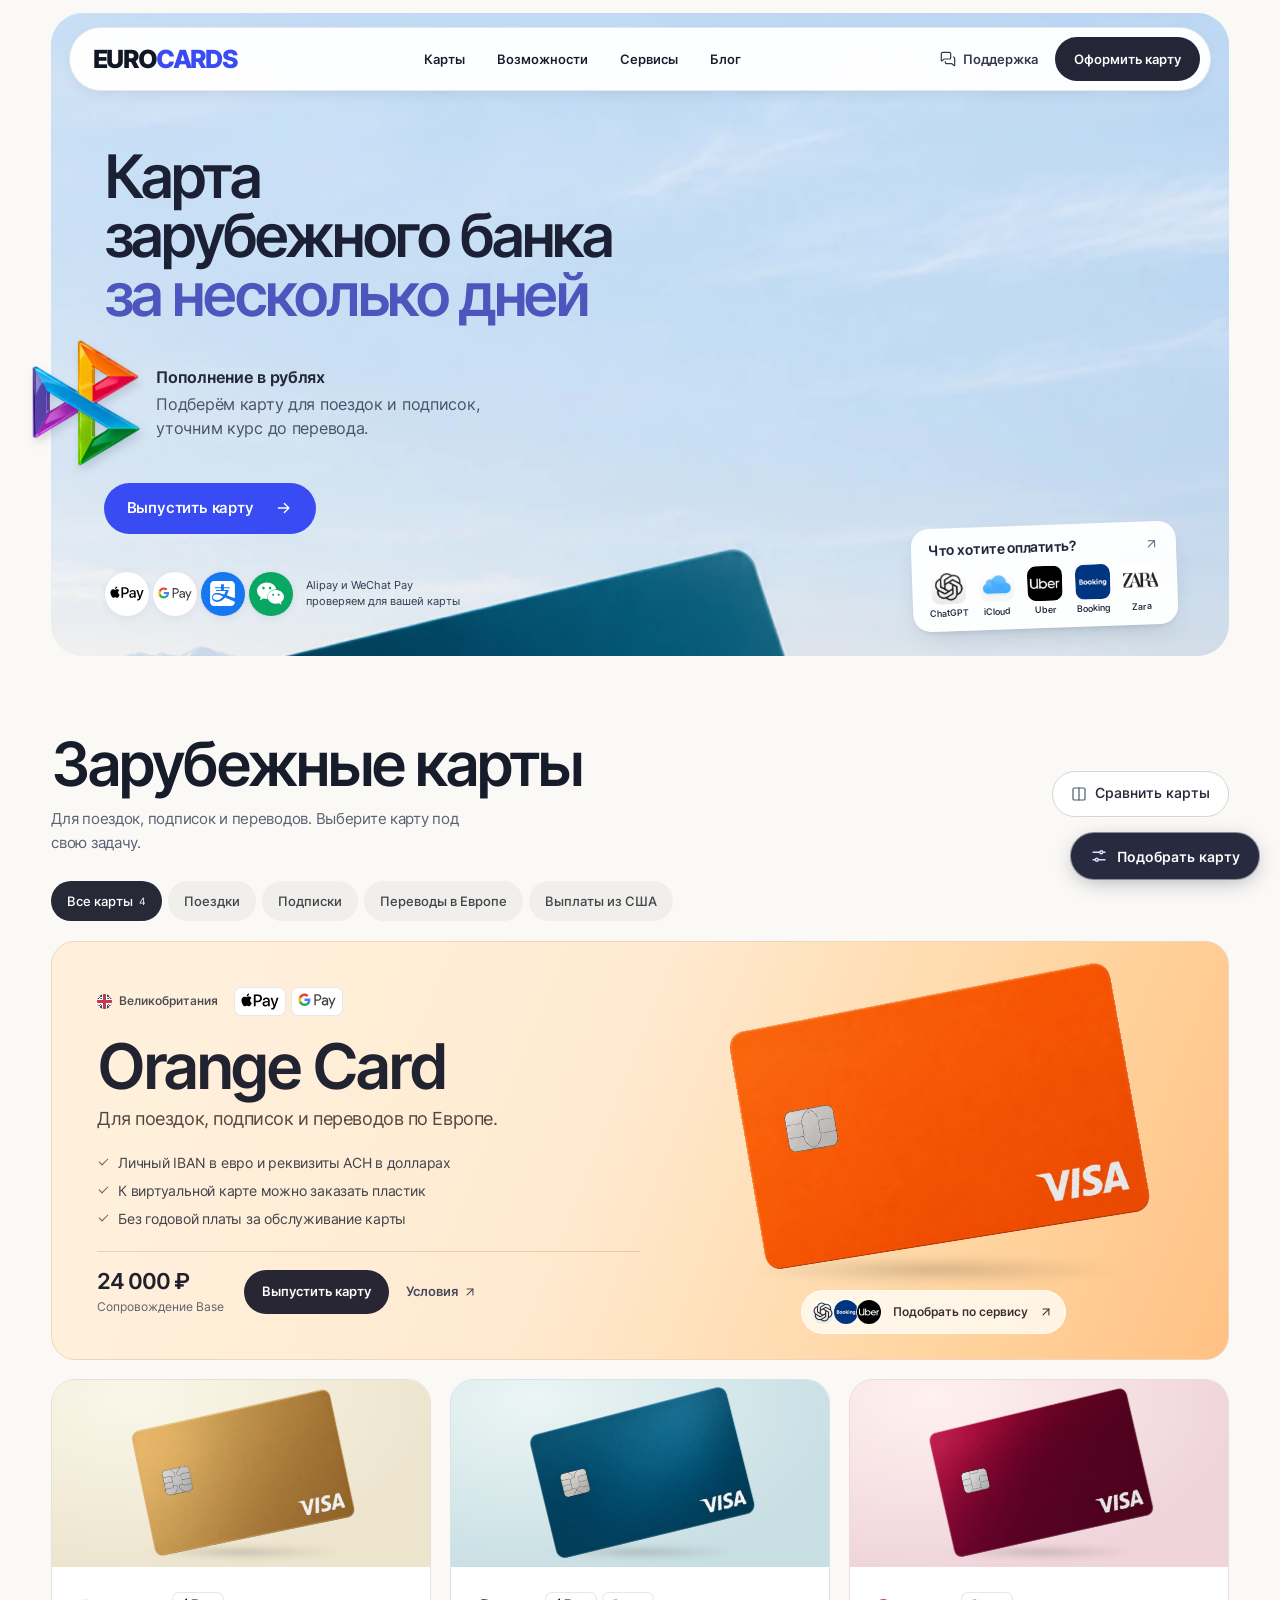
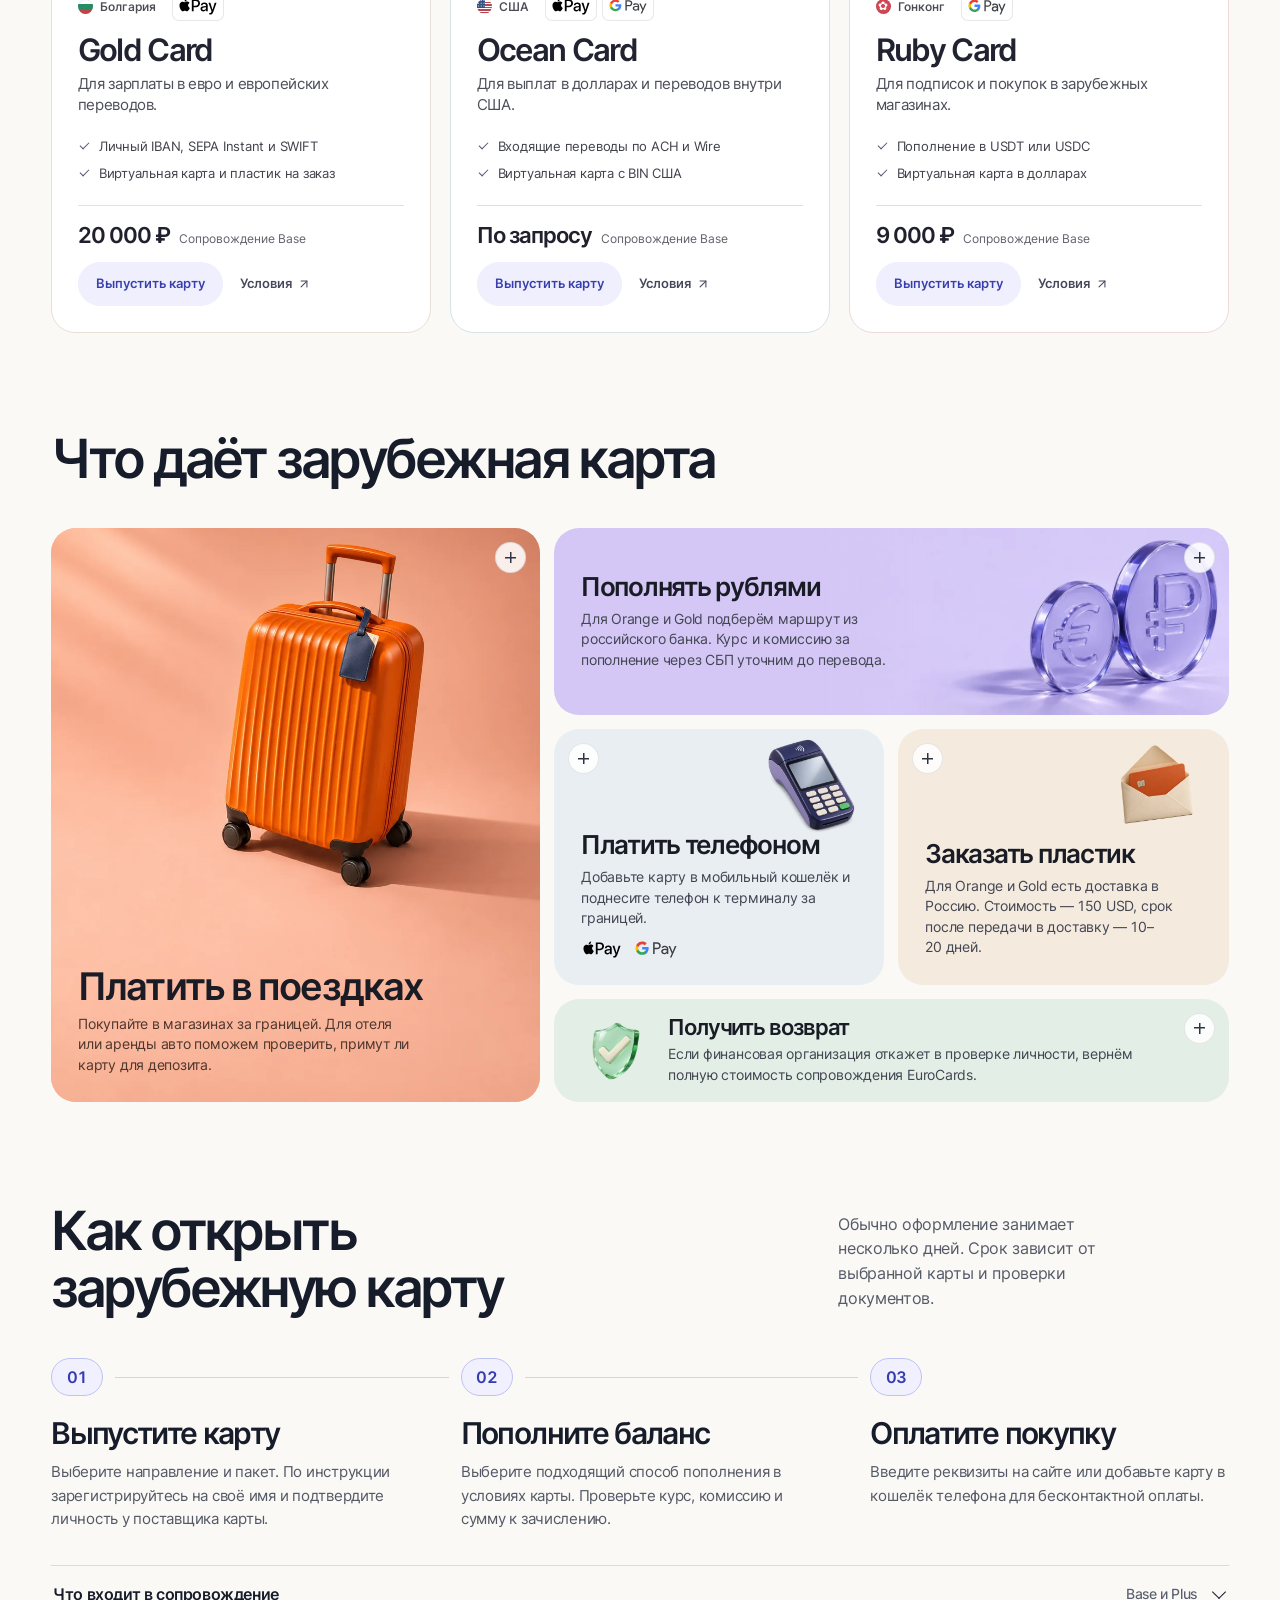
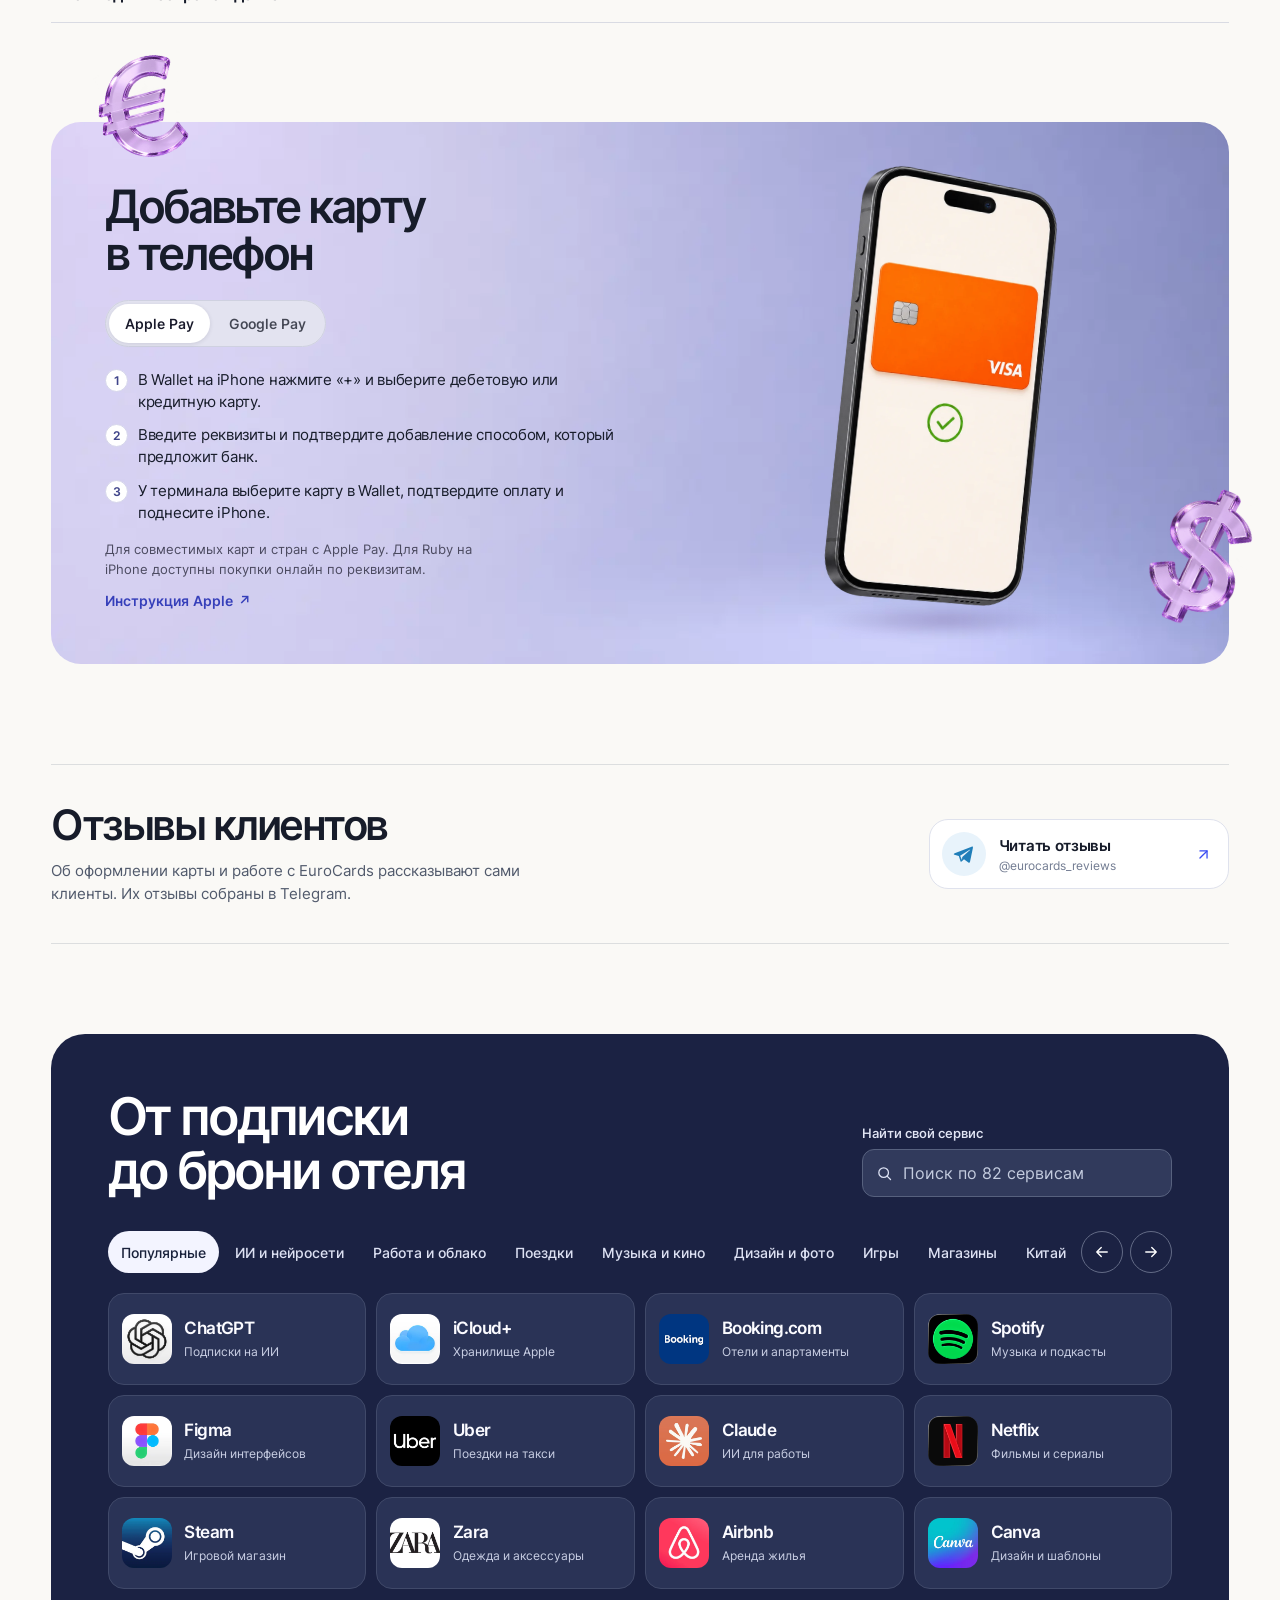
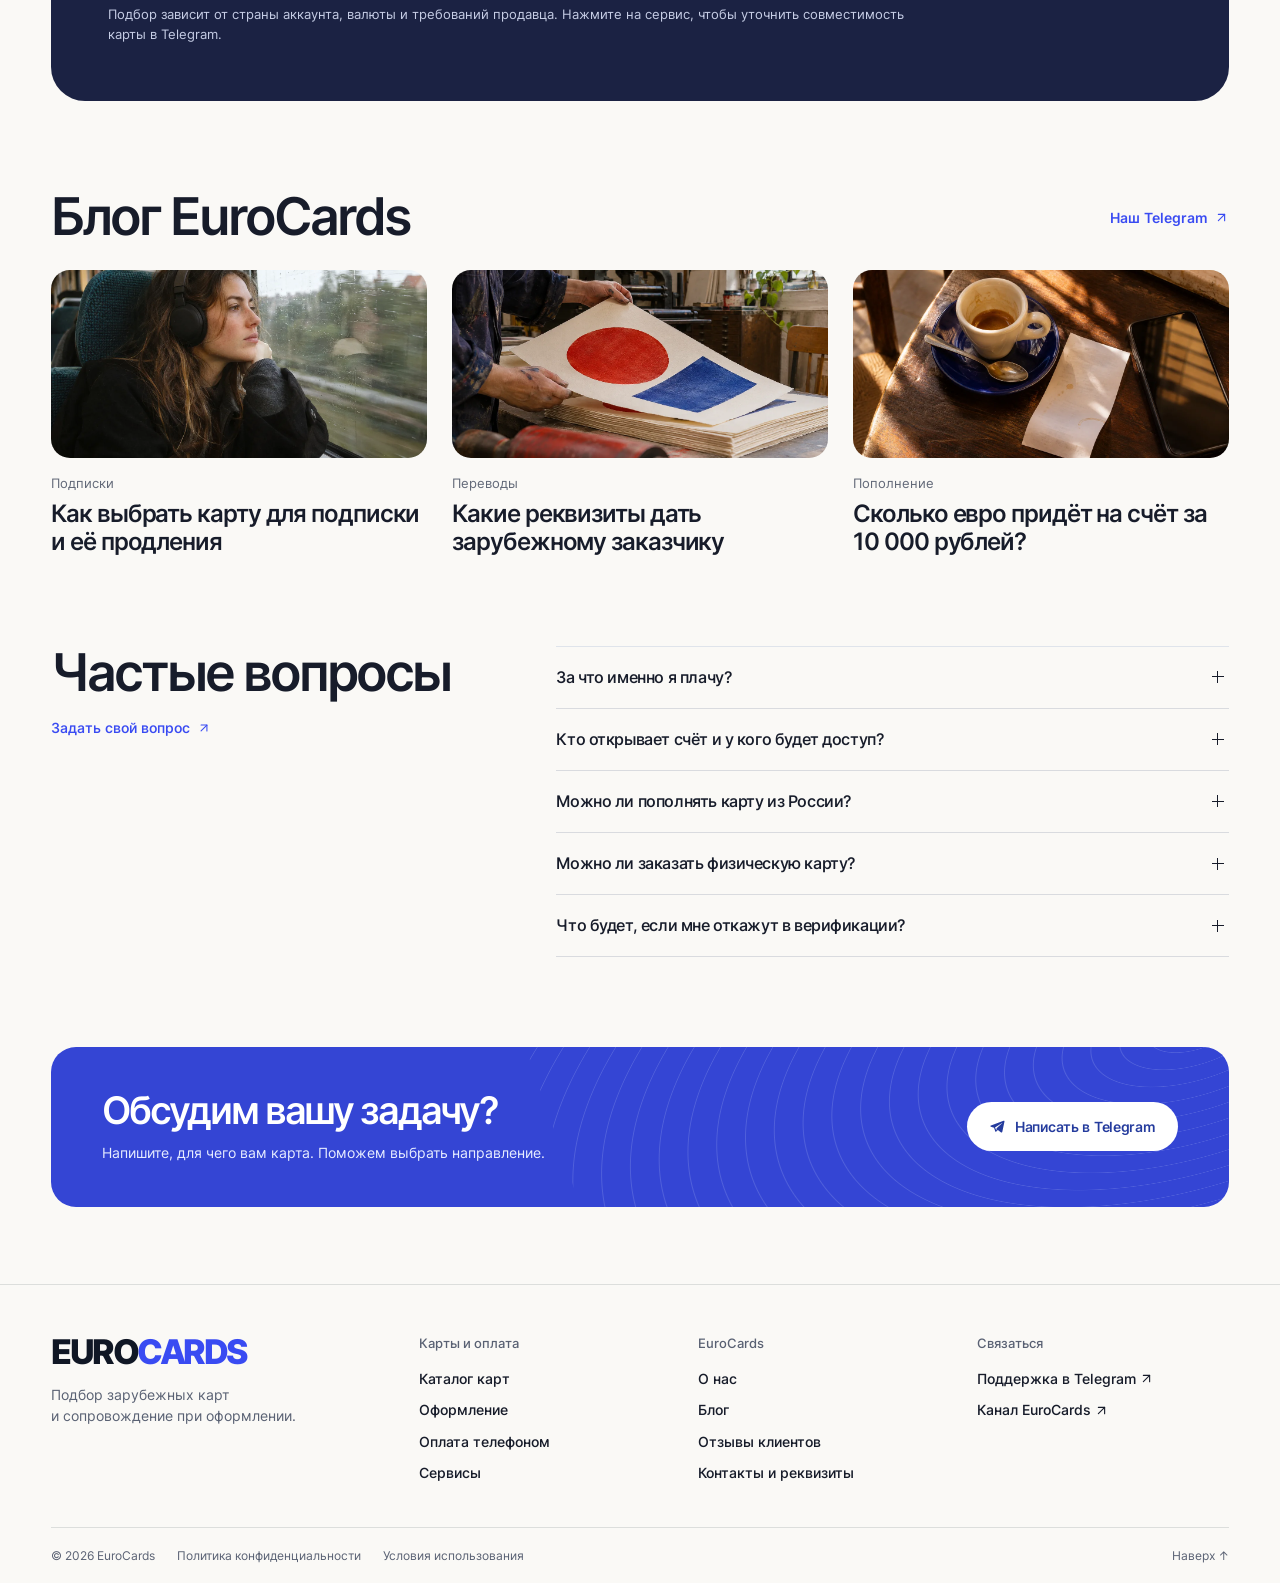
==== commit 18f01724: "Refresh the four card renders and float the glass SBP mark beyond the hero" ====
--- a/index.html
+++ b/index.html
@@ -9,16 +9,16 @@
   <link rel="icon" href="assets/favicon.svg" type="image/svg+xml">
   <link rel="stylesheet" href="styles.css?v=fa3e11a5e4">
   <link rel="stylesheet" href="editorial.css?v=62c3cd3f69">
-  <link rel="stylesheet" href="card-art.css?v=ecbb94d3ec">
+  <link rel="stylesheet" href="card-art.css?v=b9b5431fbe">
   <link rel="stylesheet" href="dialog.css?v=4cf099286a">
   <link rel="stylesheet" href="hero-motion.css?v=45bd333abf">
-  <link rel="stylesheet" href="cover.css?v=7ac19eed03">
+  <link rel="stylesheet" href="cover.css?v=a95985909e">
   <link rel="stylesheet" href="benefits.css?v=602607e4d9">
   <link rel="stylesheet" href="finder.css?v=1b3baa6938">
-  <script defer src="catalog.js?v=7ddd690abe"></script>
+  <script defer src="catalog.js?v=260b3625ea"></script>
   <script defer src="page.js?v=af540112d0"></script>
   <script defer src="hero-motion.js?v=f699afb195"></script>
-  <script defer src="finder.js?v=cdf03fdcbe"></script>
+  <script defer src="finder.js?v=4f1a850116"></script>
   <script defer src="benefits.js?v=8d5bca61e6"></script>
 </head>
 <body id="top">
@@ -57,7 +57,11 @@
       <div class="hero-inner">
         <div class="hero-copy">
           <h1 id="hero-title">Карта<br>зарубежного банка <em>за несколько дней</em></h1>
-          <div class="hero-intro sbp-intro"><img class="sbp-symbol" src="assets/brands/sbp-symbol.svg" width="36" height="42" alt=""><div><p class="sbp-title">Пополнение в рублях<span class="visually-hidden"> через Систему быстрых платежей</span></p><p>Подберём карту для поездок и подписок, уточним курс до перевода.</p></div></div>
+          <div class="hero-intro sbp-intro">
+            <img class="sbp-symbol" src="assets/sbp-glass.webp" width="550" height="640" alt="">
+            <p class="sbp-title">Пополнение в рублях<span class="visually-hidden"> через Систему быстрых платежей</span></p>
+            <p>Подберём карту для поездок и подписок, уточним курс до перевода.</p>
+          </div>
           <div class="hero-actions">
             <a class="button primary-button" href="#cards">Выпустить карту<svg class="icon" aria-hidden="true" viewBox="0 0 24 24"><path d="M4.5 12h14m-6-6 6 6-6 6"/></svg></a>
           </div>
--- a/card-art.css
+++ b/card-art.css
@@ -1,10 +1,7 @@
 .product-art {
-  display: block;
+  --stage: #ece4cd;
+  --halo: #faf7e9;
   width: 100%;
-  height: auto;
-  aspect-ratio: 1.72;
-  object-fit: cover;
-  background: #f2f3f8;
   pointer-events: none;
 }
 
@@ -31,9 +28,10 @@
   position: relative; display: flex; min-width: 0; isolation: isolate; overflow: hidden;
   flex-direction: column; border: 1px solid var(--edge); border-radius: 24px; background: #fff; color: #222331;
 }
-#cards .catalog-orange { --stage: #ffd4a5; --halo: #fff2dd; --edge: #f1d4b9; }
-#cards .catalog-ocean { --stage: #c8dfe4; --halo: #ebf5f4; --edge: #d8e3e6; }
-#cards .catalog-ruby { --stage: #efd4db; --halo: #fff1ef; --edge: #ecdadc; }
+#cards .catalog-orange, .product-art.catalog-orange { --stage: #ffd4a5; --halo: #fff2dd; --edge: #f1d4b9; }
+#cards .catalog-gold, .product-art.catalog-gold { --face-angle: -12deg; }
+#cards .catalog-ocean, .product-art.catalog-ocean { --face-angle: -14deg; --stage: #c8dfe4; --halo: #ebf5f4; --edge: #d8e3e6; }
+#cards .catalog-ruby, .product-art.catalog-ruby { --face-angle: -13deg; --stage: #efd4db; --halo: #fff1ef; --edge: #ecdadc; }
 #cards .catalog-featured {
   --edge: #f1d4b9;
   grid-column: 1 / -1; display: grid; grid-template-columns: 1fr 1fr;
@@ -41,15 +39,39 @@
 }
 .catalog-scene { position: relative; display: grid; overflow: hidden; place-items: center; background: radial-gradient(ellipse at 22% 10%, var(--halo), transparent 75%), var(--stage); }
 #cards .catalog-featured .catalog-scene { grid-area: 1 / 2; align-content: center; background: transparent; }
-.product-stage { position: relative; width: 100%; display: block; aspect-ratio: 2.02; pointer-events: none; }
-.product-stage::before {
-  content: ""; position: absolute; inset: 77% 24% 1%;
-  background: radial-gradient(ellipse closest-side, #27202935, #392f390f 68%, transparent);
+.product-stage {
+  display: grid;
+  grid-template: minmax(0, 1fr) / minmax(0, 1fr);
+  width: 100%;
+  aspect-ratio: 2.02;
+  place-items: center;
+  pointer-events: none;
 }
-.product-stage::after { content: ""; position: absolute; inset: 0; background: var(--card-face) center / 94% auto no-repeat; }
+.product-model {
+  position: relative;
+  height: 69%;
+  max-width: 72%;
+  aspect-ratio: 85.6 / 54;
+}
+.product-model::before {
+  content: "";
+  position: absolute;
+  top: 105%;
+  left: 2%;
+  width: 96%;
+  height: 12%;
+  border-radius: 50%;
+  background: radial-gradient(ellipse closest-side, #3d312533, #3d312512 57%, transparent);
+  filter: blur(2px);
+}
+.product-face {
+  display: block;
+  width: 100%;
+  height: 100%;
+  transform: perspective(900px) rotateY(-7deg) rotateZ(var(--face-angle, -10deg));
+}
 .catalog-featured .product-stage { aspect-ratio: 1.74; max-width: 650px; }
-.catalog-featured .product-stage::after { background-size: 106% auto; }
-.catalog-featured .product-stage::before { inset: 84% 20% 0; }
+.catalog-featured .product-model { height: 73%; }
 
 .catalog-service-link {
   position: relative; z-index: 2; display: inline-flex; align-items: center; gap: 11px;
@@ -96,13 +118,13 @@
 .catalog-conditions:hover { color: #27299c; }
 .catalog-conditions .icon { width: 14px; height: 14px; }
 #cards .catalog-filtered .product-stage { aspect-ratio: 2.1; max-height: 222px; }
-#cards .catalog-filtered .product-stage::after { background-size: contain; }
-#cards .catalog-filtered .product-stage::before { inset: 78% 25% 3%; }
 #cards .catalog-filtered .catalog-highlights { margin: 15px 0 18px; }
 
 @media (hover: hover) and (pointer: fine) and (prefers-reduced-motion: no-preference) {
-  .product-stage::after { transition: transform 280ms cubic-bezier(.22, 1, .36, 1); }
-  .product-tile:hover .product-stage::after { transform: translateY(-4px) rotate(.8deg); }
+  .product-tile .product-face { transition: transform 260ms cubic-bezier(.22, 1, .36, 1); }
+  .product-tile:hover .product-face, .product-tile:has(.catalog-conditions:focus-visible) .product-face {
+    transform: translateY(-4px) perspective(900px) rotateY(-6deg) rotateZ(calc(var(--face-angle, -10deg) + .5deg));
+  }
 }
 
 @media (min-width: 1000px) {
@@ -129,7 +151,6 @@
   #cards .catalog-featured .product-body { padding: 20px; }
   #cards .catalog-featured .catalog-scene { width: 100%; }
   #cards .catalog-featured .product-stage { aspect-ratio: 1.98; }
-  #cards .catalog-featured .product-stage::after { background-size: 97% auto; }
   #cards .catalog-featured .catalog-service-link { min-height: 36px; justify-self: end; margin: 0 15px 0; padding: 5px 11px; }
   #cards .catalog-service-marks { display: none; }
   #cards .catalog-featured .product-title { font-size: 42px; margin-top: 13px; }
--- a/cover.css
+++ b/cover.css
@@ -47,17 +47,22 @@
 .support-link:hover { background: #f0f2f8; }
 .header-issue:hover { background: #394bf2; }
 .hero {
+  --cover-inset: clamp(32px, 4.1vw, 62px);
+  --sbp-width: clamp(96px, 8.6vw, 122px);
+  --sbp-overhang: 20px;
+  overflow: visible;
   width: var(--shell);
   margin-inline: auto;
   border-radius: 32px;
   background: #e6edf6;
 }
+.alpine-scene { overflow: hidden; border-radius: inherit; }
 .hero-inner {
   z-index: 1;
   display: flex;
   align-items: center;
   min-height: 605px;
-  padding: 134px clamp(32px, 4.1vw, 62px) 39px;
+  padding: 134px var(--cover-inset) 39px;
 }
 .hero-copy { width: 57%; }
 .hero h1 {
@@ -81,8 +86,25 @@
 }
 .hero .primary-button:hover { background: #2939cf; }
 .hero .primary-button .icon { width: 18px; height: 18px; }
-.hero-intro.sbp-intro { display: flex; align-items: flex-start; gap: 13px; }
-.sbp-symbol { display: block; flex: none; width: clamp(33px, 3.1vw, 42px); height: auto; margin-top: 2px; }
+.hero-intro.sbp-intro {
+  position: relative;
+  display: flex;
+  flex-direction: column;
+  justify-content: center;
+  min-height: calc(var(--sbp-width) * 1.164 - 14px);
+  padding-inline-start: calc(var(--sbp-width) - var(--sbp-overhang) - var(--cover-inset) + 15px);
+}
+.sbp-symbol {
+  position: absolute;
+  inset-inline-start: calc(0px - var(--cover-inset) - var(--sbp-overhang));
+  top: 50%;
+  width: var(--sbp-width);
+  height: auto;
+  transform: translateY(-50%);
+  filter: drop-shadow(2px 5px 4px rgb(37 52 75 / 16%));
+  pointer-events: none;
+  user-select: none;
+}
 .sbp-title { margin: 0 0 3px; color: #23283b; font-weight: 640; }
 .hero-wallets { display: flex; flex-wrap: wrap; align-items: center; gap: 12px; margin-top: 37px; }
 .wallet-coins { display: flex; align-items: center; }
@@ -138,7 +160,8 @@
 @media (max-width: 1080px) and (min-width: 701px) {
   .site-header { padding-inline: 13px; }
   .header-inner .primary-nav { gap: 16px; }
-  .hero-inner { min-height: 553px; padding: 120px 30px 32px; }
+  .hero { --cover-inset: 30px; --sbp-width: 92px; --sbp-overhang: 14px; }
+  .hero-inner { min-height: 553px; padding: 120px var(--cover-inset) 32px; }
   .hero h1 { font-size: clamp(40px, 5.1vw, 54px); }
   .hero-copy { width: 58%; }
   .hero-intro { max-width: 35ch; font-size: 15px; }
@@ -156,7 +179,8 @@
   .service-float { bottom: 21px; }
 }
 @media (min-width: 701px) and (max-width: 800px) {
-  .hero-inner { min-height: 515px; padding: 116px 23px 30px; }
+  .hero { --cover-inset: 23px; --sbp-width: 84px; }
+  .hero-inner { min-height: 515px; padding: 116px var(--cover-inset) 30px; }
   .hero-copy { width: 59%; }
   .hero h1 { font-size: clamp(34px, 4.7vw, 38px); }
   .hero-intro { max-width: 33ch; }
@@ -173,9 +197,15 @@
   .header-issue { min-height: 40px; padding-inline: 12px; font-size: 12px; }
   .header-actions .menu-toggle { width: 40px; height: 40px; border-radius: 50%; }
   .header-inner .primary-nav { top: calc(100% + 5px); left: 0; right: 0; gap: 0; border-radius: 20px; }
-  .hero { width: calc(100% - 12px); border-radius: 23px; }
+  .hero {
+    --cover-inset: 20px;
+    --sbp-width: clamp(73px, 18vw, 94px);
+    --sbp-overhang: 9px;
+    width: calc(100% - 24px);
+    border-radius: 23px;
+  }
   .hero-inner { display: flex; flex-direction: column; align-items: stretch; min-height: auto; padding: 0; }
-  .hero-copy { width: 100%; max-width: none; padding: 85px 23px 0; }
+  .hero-copy { width: 100%; max-width: none; padding: 85px var(--cover-inset) 0; }
   .hero h1 { font-size: clamp(35px, 8.9vw, 59px); line-height: .99; }
   .hero-intro { max-width: 36ch; margin-top: 16px; font-size: 14px; line-height: 1.45; }
   .hero-actions { margin-top: 18px; }
@@ -200,7 +230,7 @@
   .header-issue { font-size: 11px; padding-inline: 9px; }
   .header-actions .support-link { display: none; }
   .header-inner .primary-nav .nav-support { display: block; color: #394bf2; }
-  .hero-copy { padding-inline: 17px; }
+  .hero { --cover-inset: 14px; --sbp-width: 66px; }
   .hero h1 { font-size: clamp(30px, 9.5vw, 34px); }
   .hero-wallets { gap: 6px; }
   .hero-wallets p { max-width: 90px; font-size: 10px; }
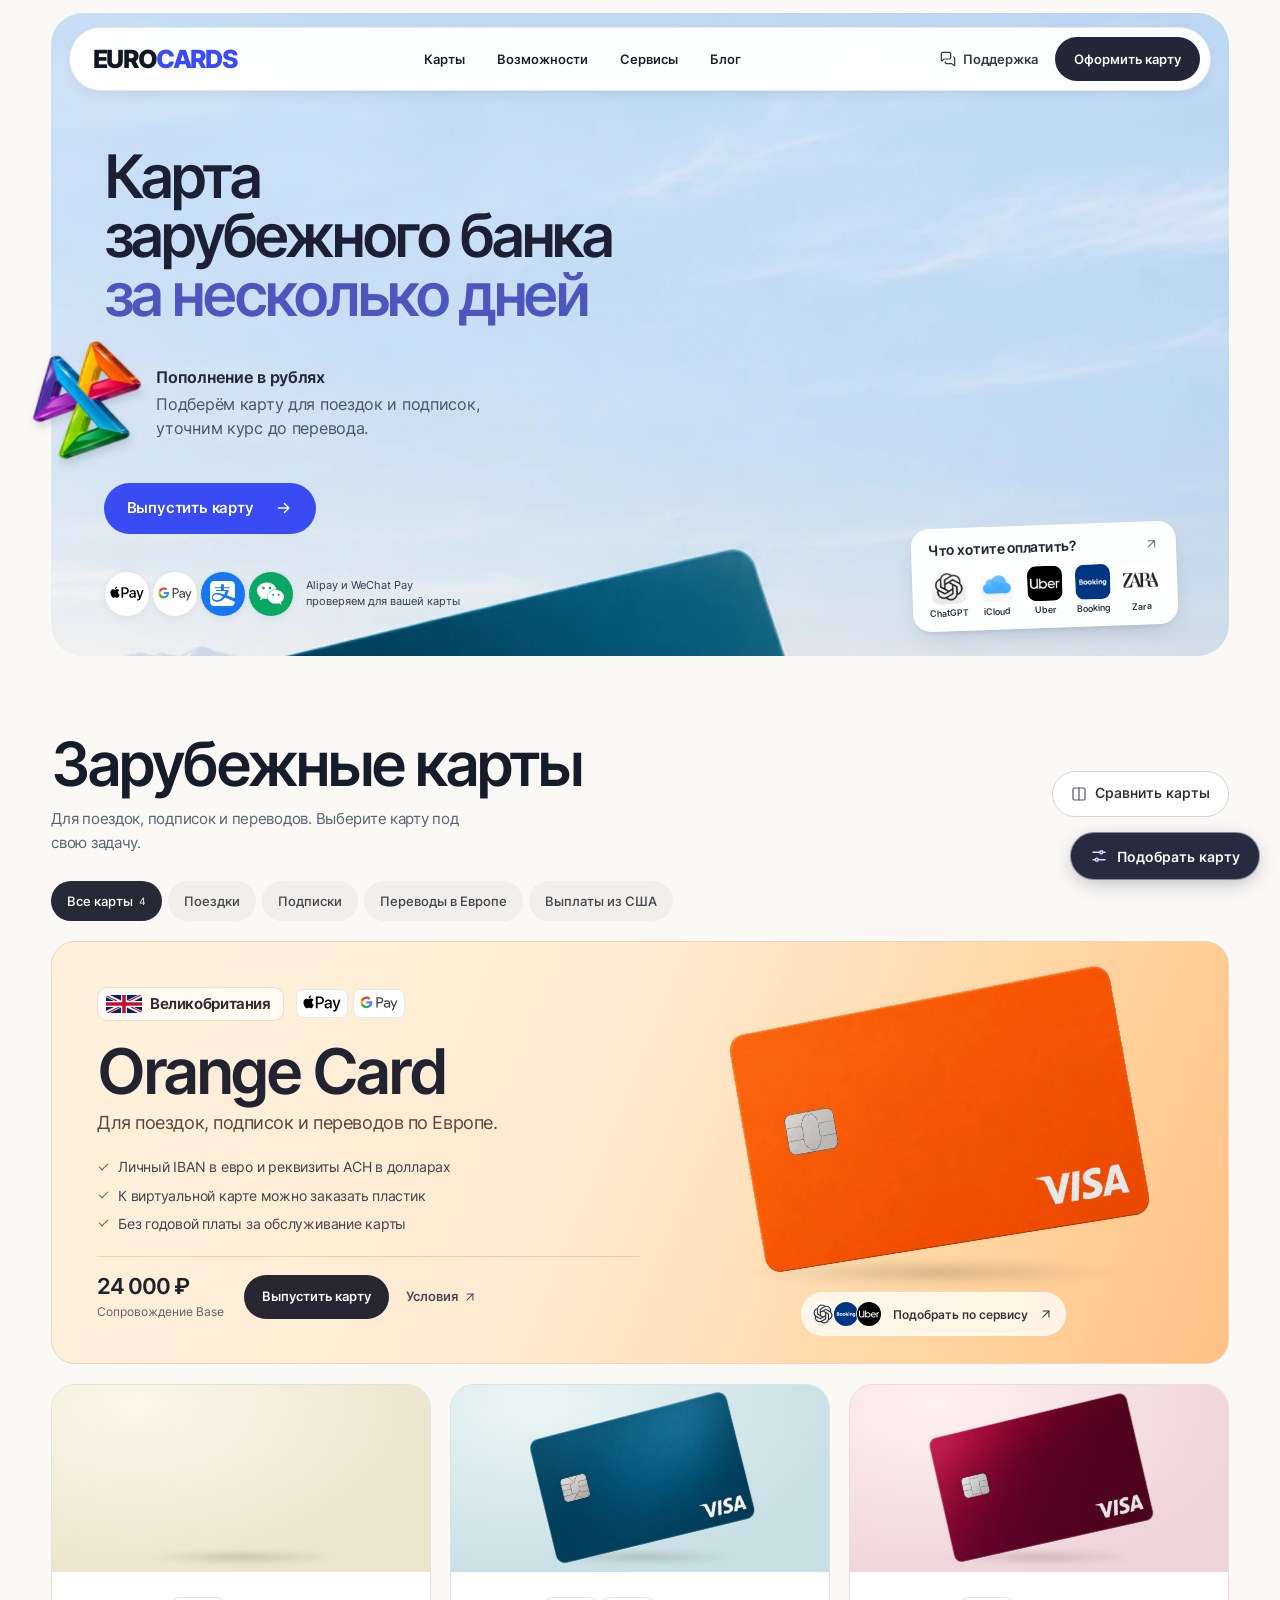
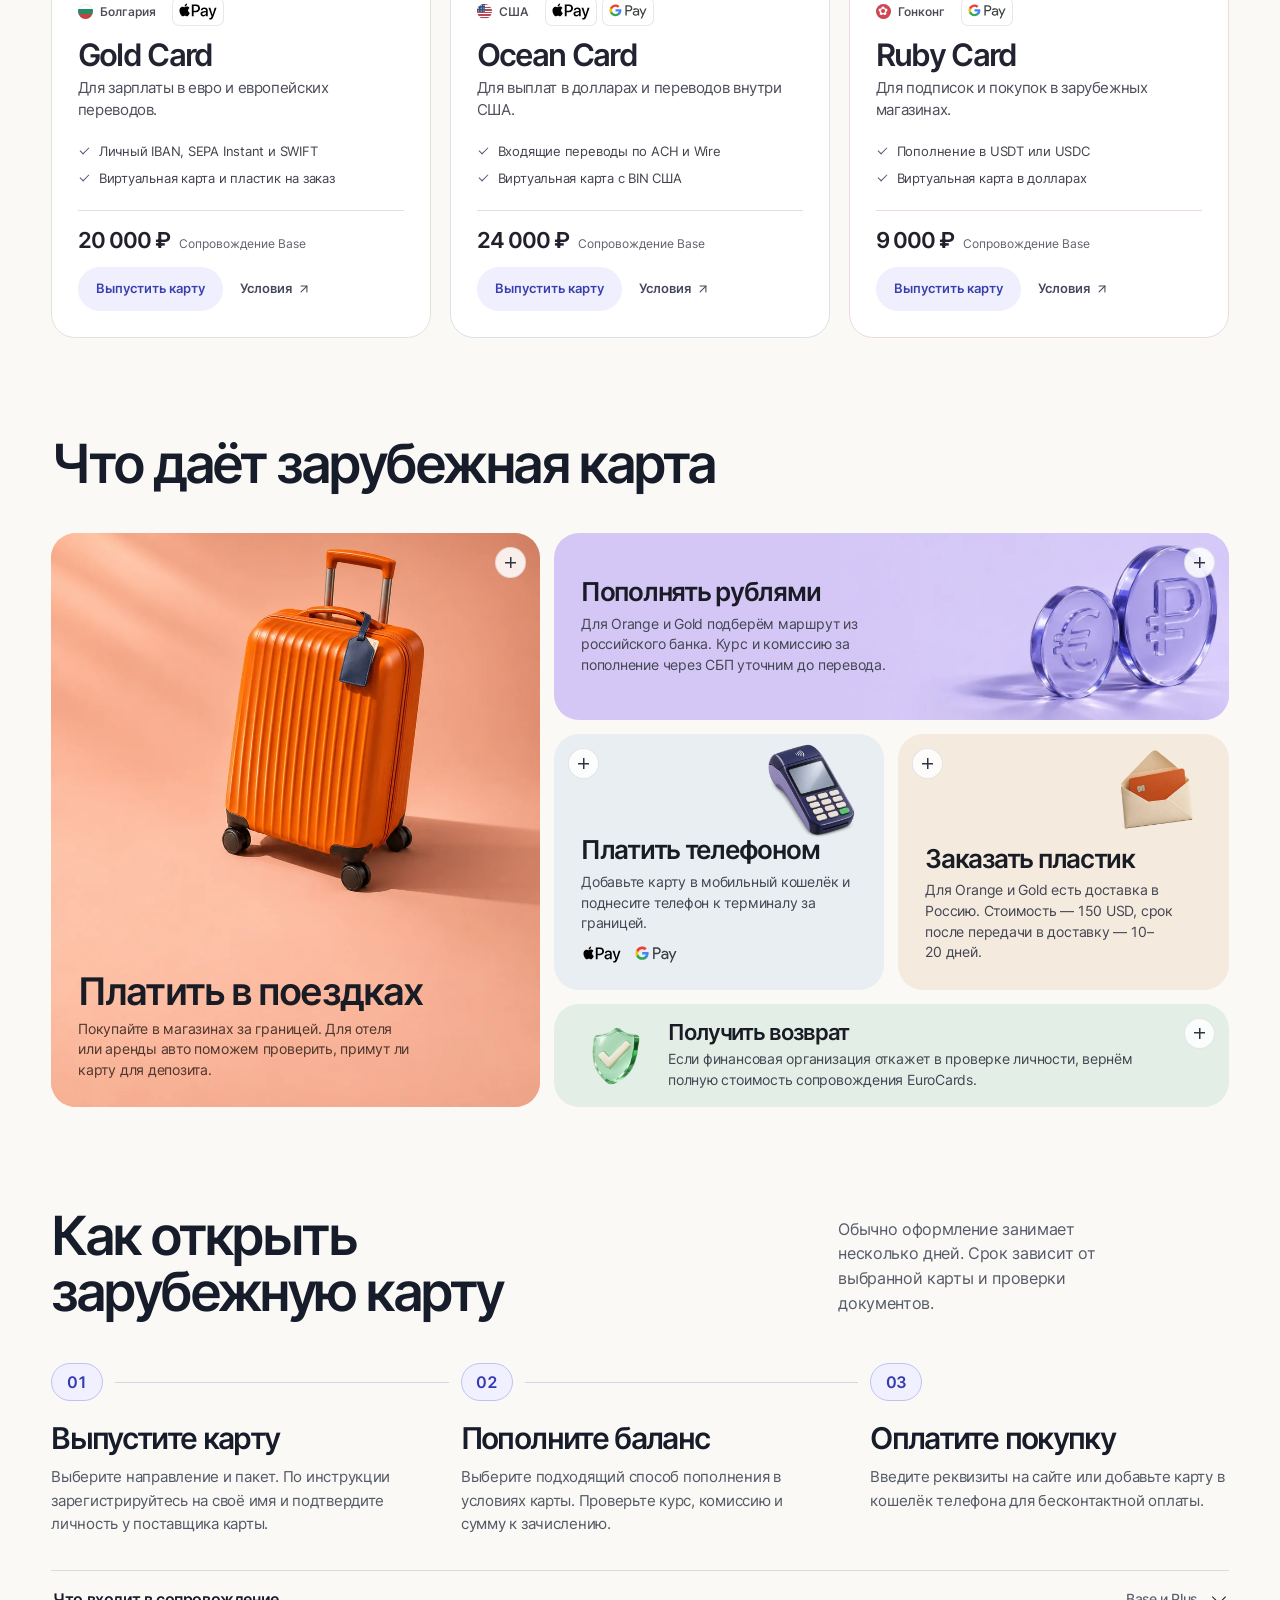
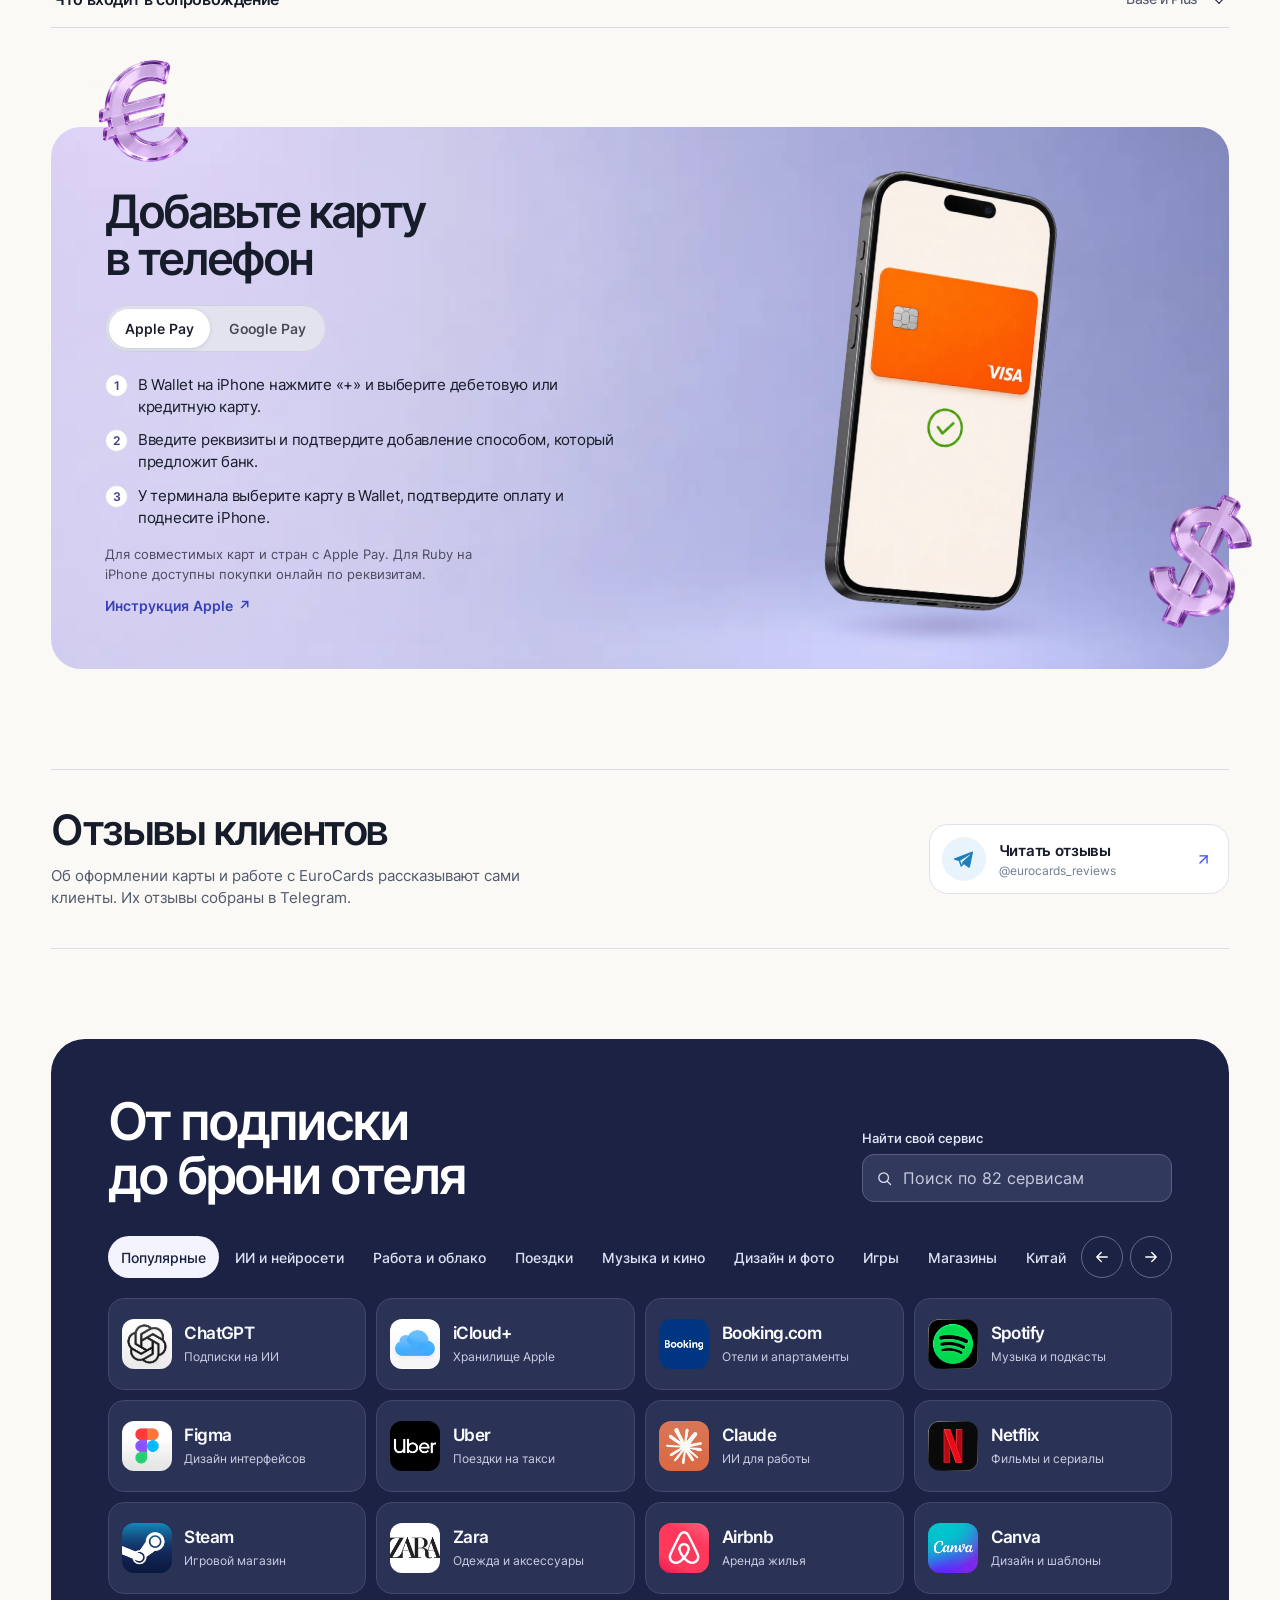
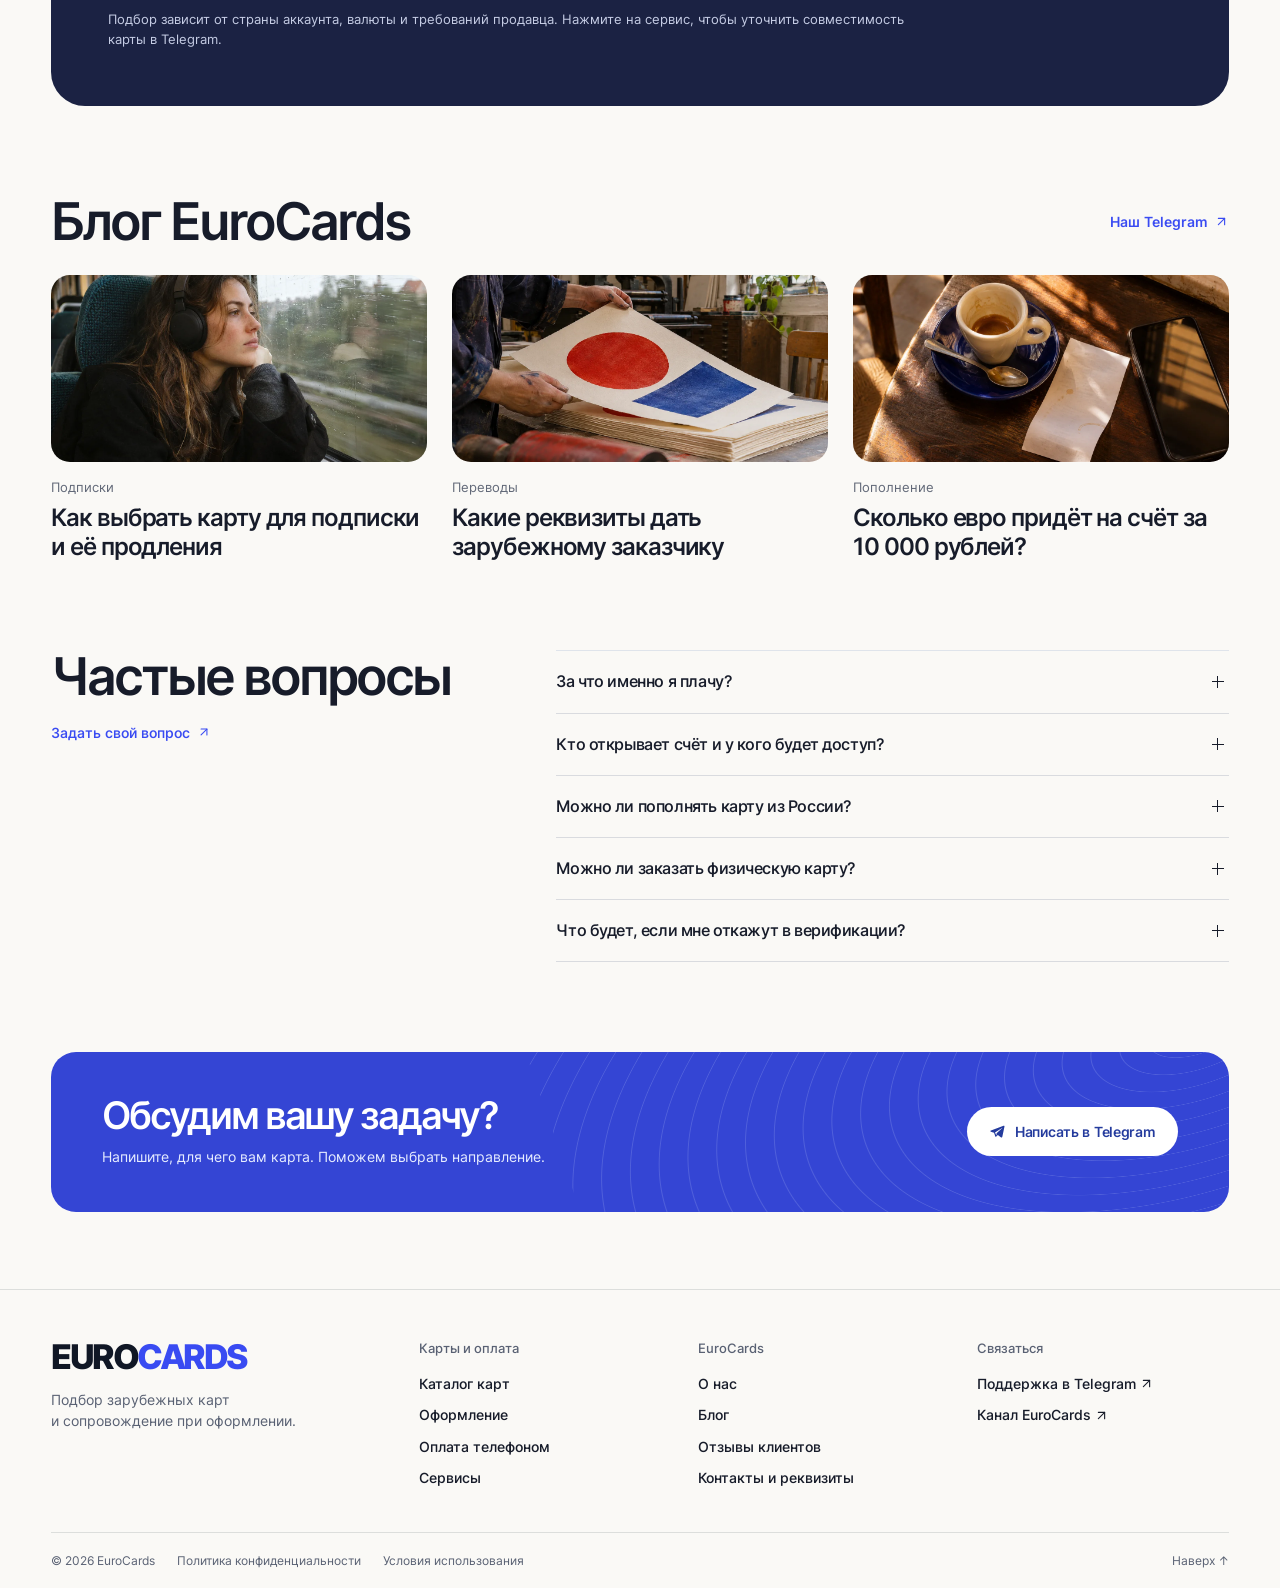
==== commit c3d11071: "Tilt the glass SBP mark and update Orange and Ocean catalog details" ====
--- a/index.html
+++ b/index.html
@@ -9,13 +9,13 @@
   <link rel="icon" href="assets/favicon.svg" type="image/svg+xml">
   <link rel="stylesheet" href="styles.css?v=fa3e11a5e4">
   <link rel="stylesheet" href="editorial.css?v=62c3cd3f69">
-  <link rel="stylesheet" href="card-art.css?v=b9b5431fbe">
+  <link rel="stylesheet" href="card-art.css?v=01845fd2af">
   <link rel="stylesheet" href="dialog.css?v=4cf099286a">
   <link rel="stylesheet" href="hero-motion.css?v=45bd333abf">
-  <link rel="stylesheet" href="cover.css?v=a95985909e">
+  <link rel="stylesheet" href="cover.css?v=ea9c378a2a">
   <link rel="stylesheet" href="benefits.css?v=602607e4d9">
   <link rel="stylesheet" href="finder.css?v=1b3baa6938">
-  <script defer src="catalog.js?v=260b3625ea"></script>
+  <script defer src="catalog.js?v=4b25e60570"></script>
   <script defer src="page.js?v=af540112d0"></script>
   <script defer src="hero-motion.js?v=f699afb195"></script>
   <script defer src="finder.js?v=4f1a850116"></script>
@@ -58,7 +58,7 @@
         <div class="hero-copy">
           <h1 id="hero-title">Карта<br>зарубежного банка <em>за несколько дней</em></h1>
           <div class="hero-intro sbp-intro">
-            <img class="sbp-symbol" src="assets/sbp-glass.webp" width="550" height="640" alt="">
+            <img class="sbp-symbol" src="assets/sbp-glass-angle.webp" width="550" height="640" alt="">
             <p class="sbp-title">Пополнение в рублях<span class="visually-hidden"> через Систему быстрых платежей</span></p>
             <p>Подберём карту для поездок и подписок, уточним курс до перевода.</p>
           </div>
@@ -106,7 +106,7 @@
         <ul>
           <li><strong>Orange Card · Великобритания</strong> — поездки, подписки и переводы в евро.</li>
           <li><strong>Gold Card · Болгария</strong> — европейский IBAN, SEPA и SWIFT.</li>
-          <li><strong>Ocean Card · США</strong> — выплаты в долларах по ACH и Wire.</li>
+          <li><strong>Ocean Card · США</strong> — выплаты в долларах по ACH и Wire. Сопровождение Base — 24&nbsp;000&nbsp;₽.</li>
           <li><strong>Ruby Card · Гонконг</strong> — виртуальная карта для онлайн-покупок.</li>
         </ul>
         <p><a href="https://t.me/vladethlemon">Подобрать карту в Telegram</a></p>
--- a/card-art.css
+++ b/card-art.css
@@ -88,6 +88,25 @@
 #cards .catalog-featured .product-body { grid-area: 1 / 1; padding: clamp(28px, 3.5vw, 52px); padding-right: 0; }
 .catalog-meta { display: flex; align-items: center; flex-wrap: wrap; gap: 8px 16px; }
 #cards .product-country { color: #4c4b53; font-size: 12px; font-weight: 550; }
+#cards .catalog-orange .catalog-meta { column-gap: 12px; }
+#cards .catalog-orange .product-country {
+  gap: 8px;
+  padding: 6px 12px 6px 8px;
+  border: 1px solid #a565352e;
+  border-radius: 10px;
+  background: #fffaf2;
+  color: #302b31;
+  font-size: clamp(14px, 1.2vw, 17px);
+  font-weight: 650;
+  letter-spacing: -.025em;
+}
+#cards .catalog-orange .flag-gb {
+  flex: none;
+  width: 36px;
+  height: 18px;
+  border-radius: 3px;
+  background: #012169 url("assets/flag-gb.svg") center / cover no-repeat;
+}
 .catalog-wallets { display: inline-flex; align-items: center; gap: 5px; }
 .catalog-wallets img { width: 52px; height: 29px; padding: 5px 6px; object-fit: contain; background: #fff; border: 1px solid #322b431c; border-radius: 7px; }
 #cards .product-title { margin: 13px 0 6px; font-size: clamp(28px, 2.4vw, 38px); font-weight: 600; line-height: 1.05; letter-spacing: -.055em; }
--- a/cover.css
+++ b/cover.css
@@ -100,7 +100,8 @@
   top: 50%;
   width: var(--sbp-width);
   height: auto;
-  transform: translateY(-50%);
+  transform: translateY(-50%) rotate(9deg);
+  transform-origin: 50% 61%;
   filter: drop-shadow(2px 5px 4px rgb(37 52 75 / 16%));
   pointer-events: none;
   user-select: none;
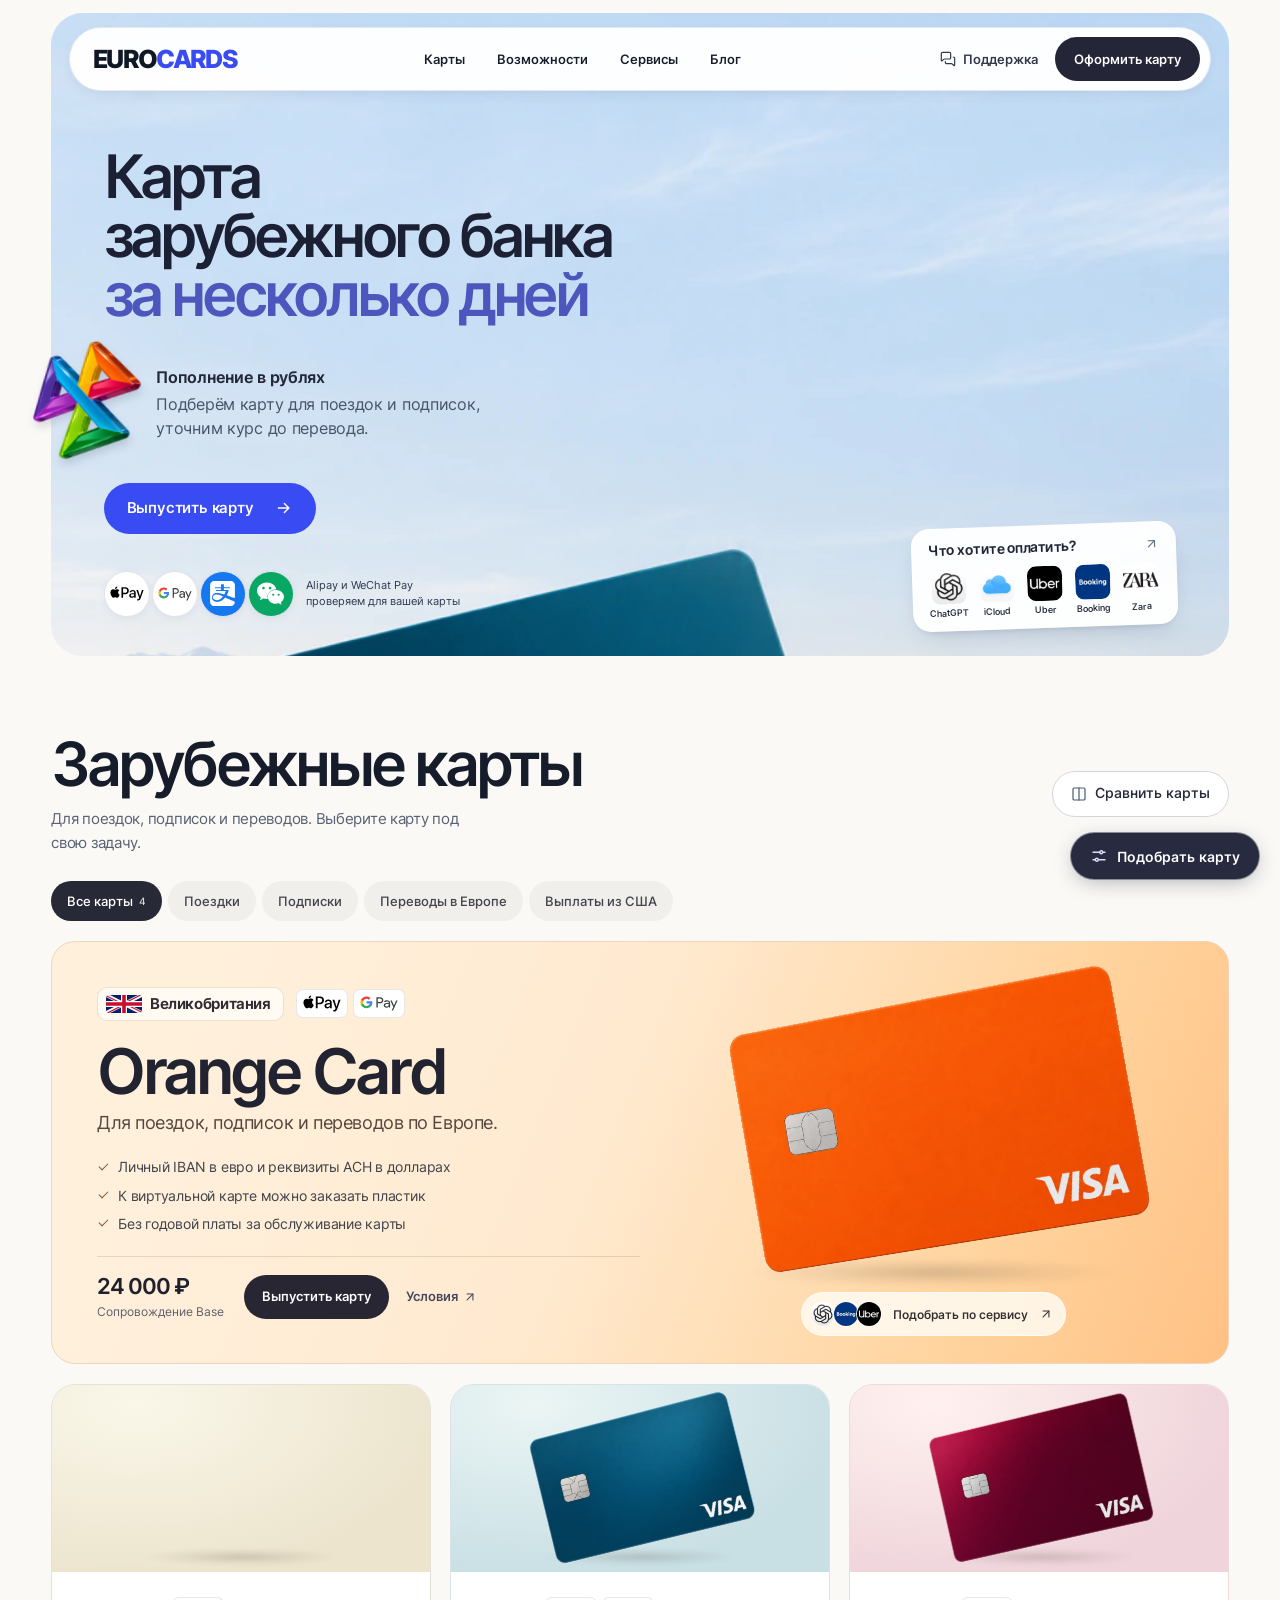
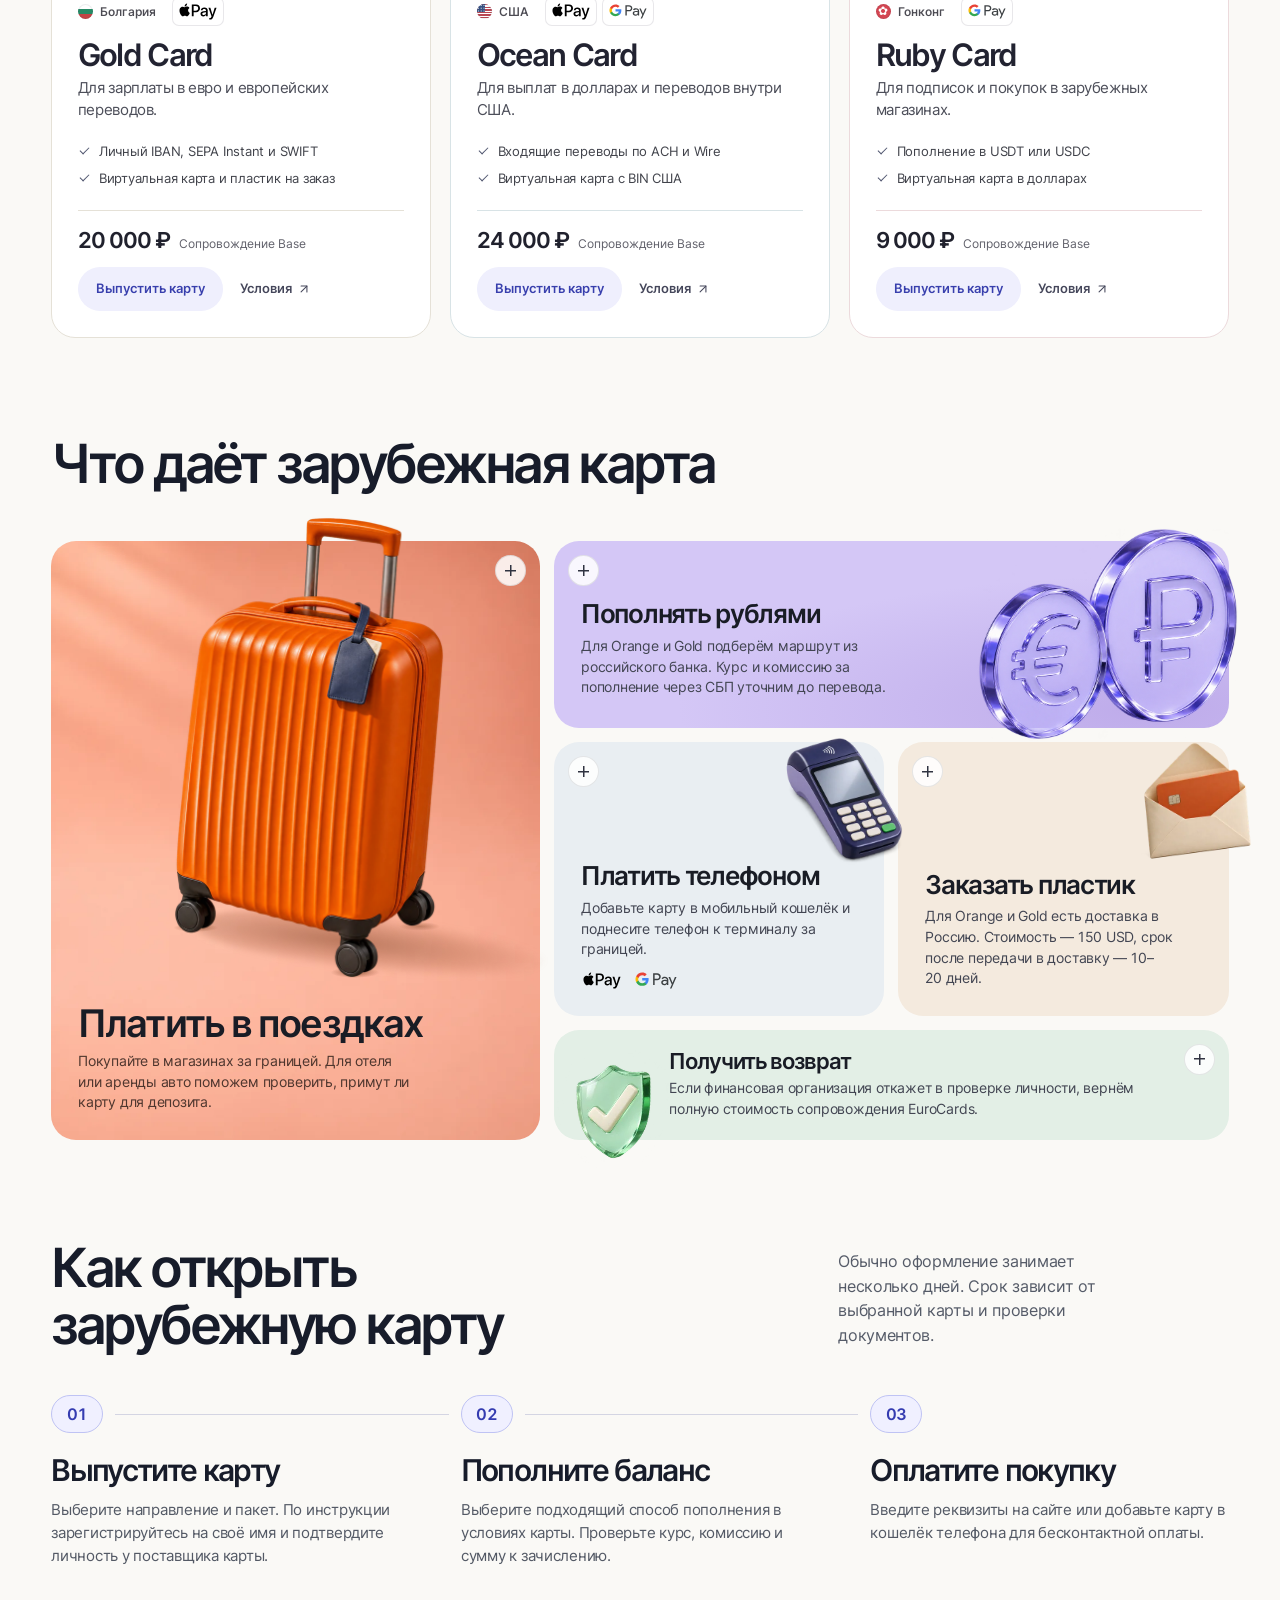
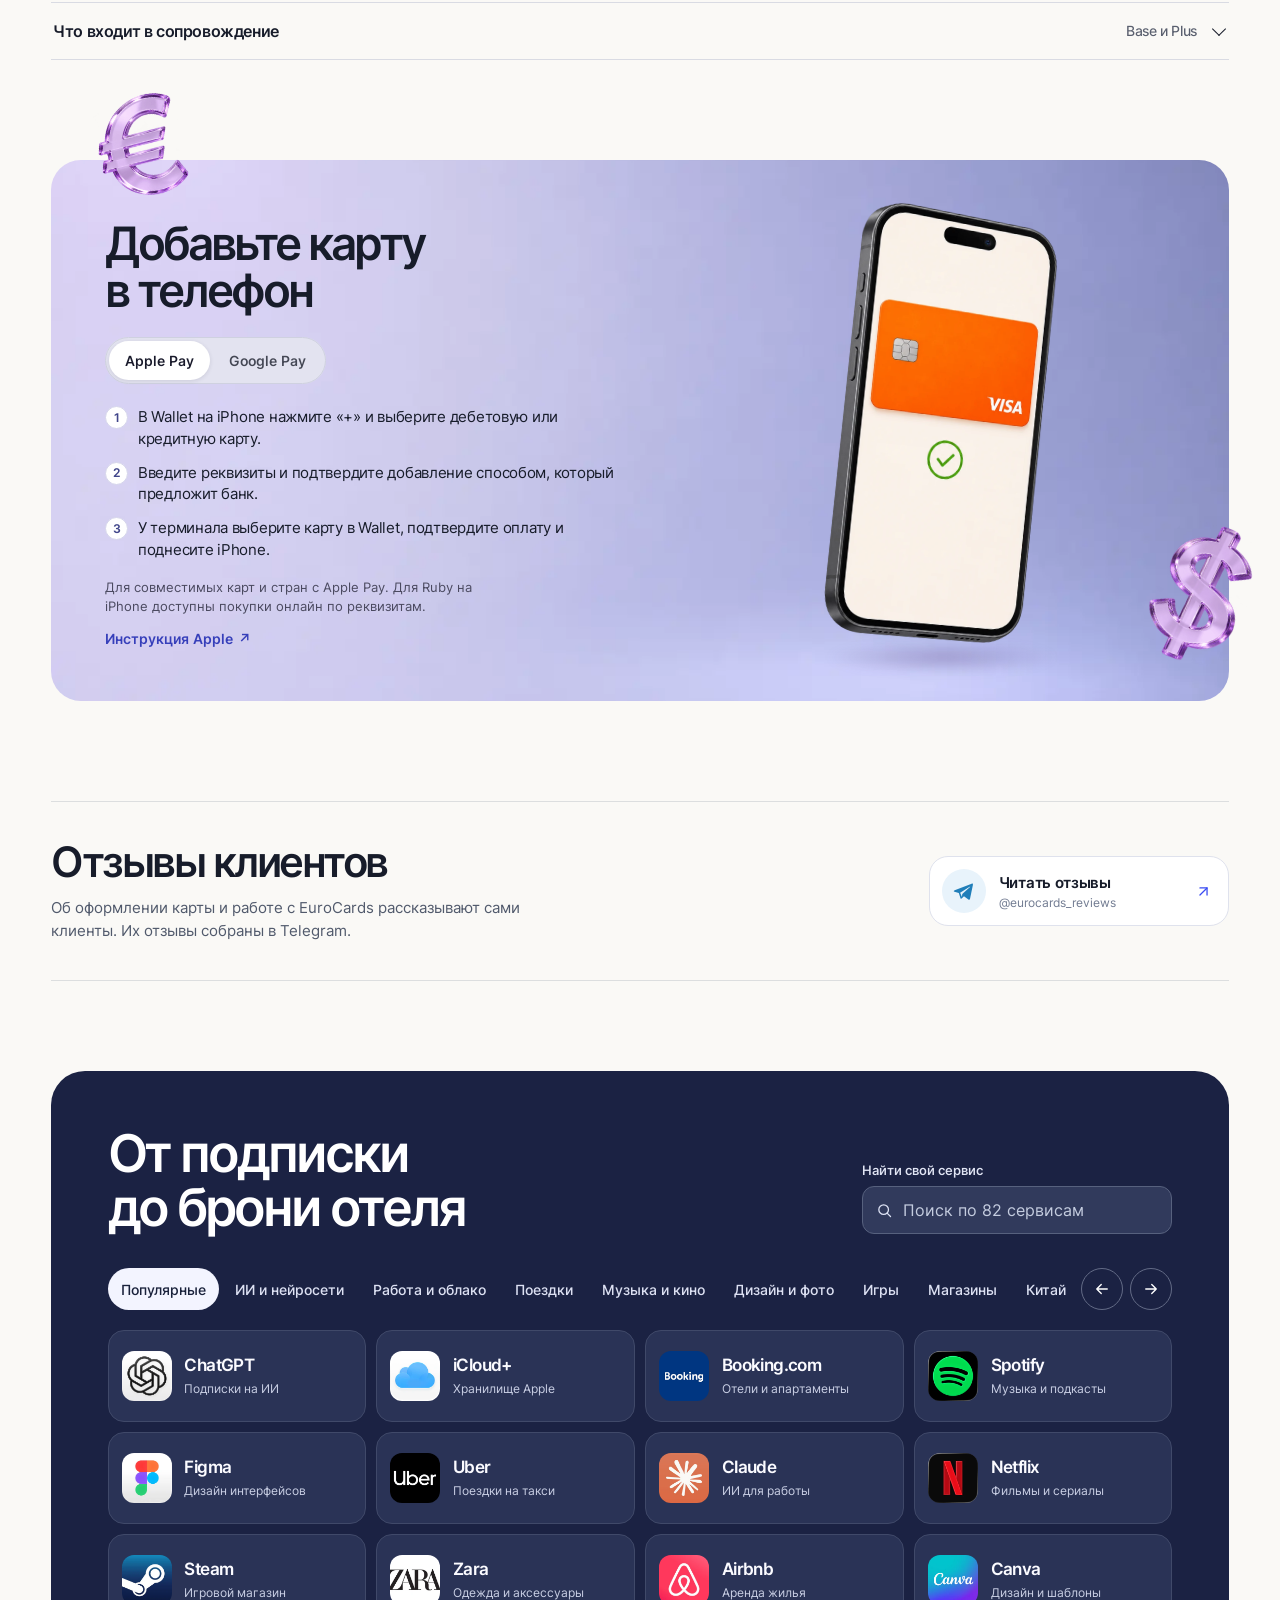
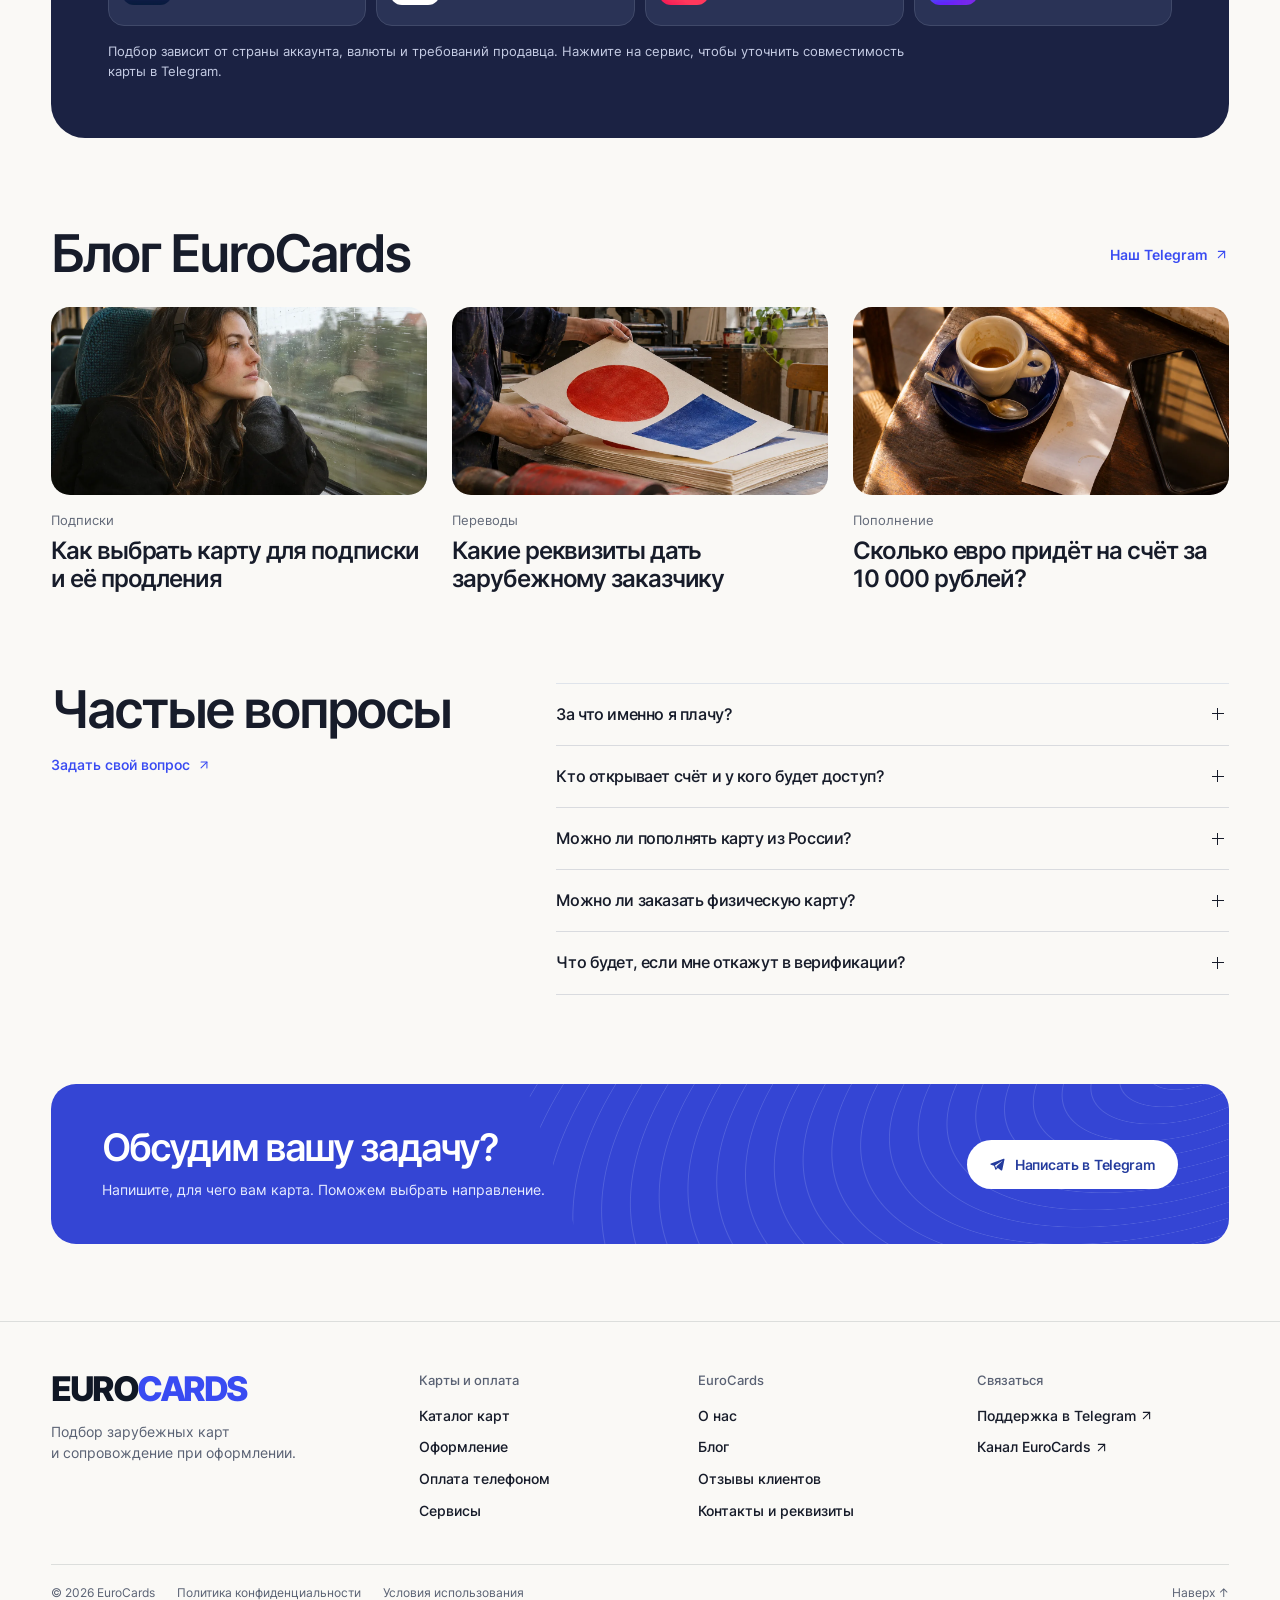
==== commit bb86267f: "Layer benefit illustrations across their card edges" ====
--- a/index.html
+++ b/index.html
@@ -13,13 +13,13 @@
   <link rel="stylesheet" href="dialog.css?v=4cf099286a">
   <link rel="stylesheet" href="hero-motion.css?v=45bd333abf">
   <link rel="stylesheet" href="cover.css?v=ea9c378a2a">
-  <link rel="stylesheet" href="benefits.css?v=602607e4d9">
+  <link rel="stylesheet" href="benefits.css?v=f9eb8c9a76">
   <link rel="stylesheet" href="finder.css?v=1b3baa6938">
   <script defer src="catalog.js?v=4b25e60570"></script>
   <script defer src="page.js?v=af540112d0"></script>
   <script defer src="hero-motion.js?v=f699afb195"></script>
   <script defer src="finder.js?v=4f1a850116"></script>
-  <script defer src="benefits.js?v=8d5bca61e6"></script>
+  <script defer src="benefits.js?v=cb09f34bbf"></script>
 </head>
 <body id="top">
   <a href="#main" class="skip-link">К содержанию</a>
@@ -117,9 +117,10 @@
       <h2 id="benefits-title">Что даёт зарубежная карта</h2>
       <div class="everyday-grid">
         <article class="everyday-card everyday-travel">
-          <img class="everyday-scene" src="assets/benefit-trip-studio.webp" loading="lazy" width="960" height="1200" alt="">
+          <div class="travel-still" aria-hidden="true"><span class="travel-model"><img src="assets/benefit-suitcase-cutout.webp" loading="lazy" width="544" height="930" alt=""></span></div>
           <div><h3><a class="benefit-open" data-benefit="travel" href="#cards">Платить в поездках</a></h3><p>Покупайте в магазинах за границей. Для отеля или аренды авто поможем проверить, примут ли карту для депозита.</p></div>
           <template>
+            <img src="assets/benefit-trip-studio.webp" width="960" height="1200" alt="">
             <p>Для покупок в поездке удобно добавить Orange в Apple Pay или Google Pay. Если в дороге понадобится физическая карта, пластик можно заказать к Orange или Gold.</p>
             <h3>Если бронируете отель или машину</h3>
             <p>Спросите у отеля или проката, какую карту нужно предъявить при заселении или получении ключей. Уточните, подходит ли дебетовая карта, обязателен ли пластик на имя гостя и какую сумму заблокируют под депозит.</p>
@@ -127,9 +128,10 @@
           </template>
         </article>
         <article class="everyday-card everyday-rubles">
-          <img class="everyday-scene" src="assets/benefit-exchange.webp" loading="lazy" width="960" height="640" alt="">
+          <img class="everyday-object" src="assets/benefit-coins-cutout.webp" loading="lazy" width="776" height="635" alt="">
           <div><h3><a class="benefit-open" data-benefit="rubles" href="journal/topup.html">Пополнять рублями</a></h3><p>Для Orange и Gold подберём маршрут из российского банка. Курс и комиссию за пополнение через СБП уточним до перевода.</p></div>
           <template>
+            <img src="assets/benefit-exchange.webp" width="960" height="640" alt="">
             <p>Для Orange и Gold проверим, как пополнить карту из ВТБ или Т-Банка. Скажите, из какого банка хотите отправить рубли и сколько нужно получить на карту.</p>
             <h3>Как узнать итоговую сумму</h3>
             <p>До отправки сверим способ перевода, курс обмена, комиссии и лимит. Так вы заранее увидите две суммы — сколько спишется в рублях и сколько поступит в валюте карты.</p>
--- a/benefits.css
+++ b/benefits.css
@@ -4,6 +4,8 @@
 .everyday, .start-guide {
   margin-block: clamp(68px, 7.8vw, 120px);
 }
+.everyday { width: 100%; overflow-x: clip; }
+.everyday > h2, .everyday-grid { width: var(--shell); margin-inline: auto; }
 #cards + .everyday { margin-top: clamp(6px, 1.6vw, 24px); }
 .everyday h2, .start-intro h2, .pocket-copy h2 {
   font-size: clamp(37px, 4.25vw, 64px);
@@ -14,23 +16,24 @@
 }
 .everyday-grid {
   display: grid;
+  isolation: isolate;
   grid-template-columns: minmax(0, 1.48fr) repeat(2, minmax(0, 1fr));
   grid-template-areas:
     "travel rubles rubles"
     "travel tap plastic"
     "travel refund refund";
   gap: 14px;
-  margin-top: clamp(25px, 3.3vw, 44px);
+  margin-top: clamp(43px, 3.9vw, 60px);
 }
 .everyday-card {
+  --tile-pad: clamp(22px, 2.1vw, 30px);
   position: relative;
   isolation: isolate;
   display: flex;
   align-items: flex-start;
   flex-direction: column;
   min-width: 0;
-  overflow: hidden;
-  padding: clamp(22px, 2.1vw, 30px);
+  padding: var(--tile-pad);
   border-radius: 25px;
   color: #191c25;
 }
@@ -48,21 +51,58 @@
   line-height: 1.46;
   letter-spacing: -.016em;
 }
-.everyday-scene {
-  position: absolute;
-  inset: 0;
-  width: 100%;
-  height: 100%;
+.everyday-object {
+  position: absolute;
   z-index: -1;
-  object-fit: cover;
+  display: block;
+  object-fit: contain;
   pointer-events: none;
+  user-select: none;
 }
 .everyday-travel {
   grid-area: travel;
-  justify-content: flex-end;
-  background: #f6baa0;
-}
-.everyday-travel > img { object-position: 54% 45%; }
+  background: #f6baa0 url("assets/benefit-trip-backdrop.webp") center / cover;
+}
+.travel-still {
+  position: relative;
+  z-index: -1;
+  flex: 1 0 230px;
+  align-self: stretch;
+  display: grid;
+  justify-items: center;
+  align-items: start;
+  container-type: size;
+  margin: calc(0px - var(--tile-pad) - 24px) 0 clamp(18px, 2vw, 32px);
+  pointer-events: none;
+}
+.travel-model {
+  position: relative;
+  left: 3%;
+  width: min(88cqw, 58.49cqh);
+}
+.travel-model::before, .travel-model::after {
+  content: "";
+  position: absolute;
+  pointer-events: none;
+}
+.travel-model::before {
+  left: 7%;
+  bottom: 1.5%;
+  width: 130%;
+  height: 12%;
+  border-radius: 50%;
+  background: radial-gradient(ellipse at 42% 50%, #894a2d91 2%, #9b543647 46%, transparent 73%);
+  transform: rotate(7deg) skewX(-26deg);
+  filter: blur(3px);
+}
+.travel-model::after {
+  inset: 0;
+  background:
+    radial-gradient(ellipse 10% 1.3% at 67% 98.8%, #71371ca8, transparent 90%),
+    radial-gradient(ellipse 9% 1% at 8% 89.1%, #7b402594, transparent 92%),
+    radial-gradient(ellipse 8% 1% at 91% 88.8%, #84472573, transparent 94%);
+}
+.travel-model img { display: block; position: relative; z-index: 1; width: 100%; height: auto; }
 .everyday-travel h3 {
   font-size: clamp(32px, 2.95vw, 45px);
   line-height: 1.03;
@@ -70,109 +110,110 @@
 .everyday-travel p { max-width: 37ch; color: #4e362e; }
 .everyday-rubles {
   grid-area: rubles;
+  z-index: 3;
   justify-content: center;
   min-height: 187px;
-  background: #d4c7f6;
-}
+  padding-block: 48px 19px;
+  background: radial-gradient(ellipse at 88% 90%, #beabea, transparent 56%), #d4c7f6;
+}
+.everyday-rubles > div { width: 56%; }
 .everyday-rubles > img {
-  left: auto;
-  width: 61%;
-  object-position: right 55%;
-  mask-image: linear-gradient(90deg, transparent, #000 28%);
-}
-.everyday-rubles > div { width: 56%; }
+  top: -14px;
+  right: -10px;
+  width: 40%;
+  height: calc(100% + 27px);
+  object-position: right top;
+}
 .everyday-tap, .everyday-plastic {
   justify-content: flex-end;
   min-height: 239px;
-  padding-top: 102px;
-}
-.everyday-tap { grid-area: tap; background: #e9eef2; }
-.everyday-plastic { grid-area: plastic; background: #f4eade; }
-.everyday-object { display: block; pointer-events: none; object-fit: contain; }
-.everyday-tap > .everyday-object, .everyday-plastic > .everyday-object {
-  position: absolute;
-  top: 6px;
-  right: 15px;
-  width: 115px;
-  height: 99px;
-}
+  padding-top: clamp(119px, 9.4vw, 139px);
+}
+.everyday-tap { grid-area: tap; z-index: 2; background: #e9eef2; }
+.everyday-plastic { grid-area: plastic; z-index: 1; background: #f4eade; }
+.everyday-tap > img, .everyday-plastic > img {
+  top: -10px;
+  right: -27px;
+  width: clamp(133px, 10.4vw, 157px);
+  height: auto;
+}
+.everyday-plastic > img { top: -14px; right: -41px; width: clamp(146px, 11.3vw, 169px); }
 .everyday-wallet-marks { display: flex; align-items: center; gap: 12px; margin-top: 12px; }
 .everyday-wallet-marks img { display: block; width: 42px; height: 17px; object-fit: contain; }
 .everyday-refund {
   grid-area: refund;
-  flex-direction: row;
-  align-items: center;
-  gap: 18px;
-  padding-block: 17px;
+  justify-content: center;
+  min-height: 110px;
+  padding: 17px 54px 17px clamp(96px, 9vw, 134px);
   background: #e3efe6;
 }
-.everyday-refund .everyday-object { width: 69px; height: 69px; flex: none; }
+.everyday-refund > img {
+  left: 5px;
+  bottom: -27px;
+  width: clamp(104px, 8.8vw, 138px);
+  height: auto;
+  transform: rotate(-8deg);
+}
 .everyday-refund h3 { font-size: clamp(22px, 1.7vw, 25px); }
 .everyday-refund p { max-width: 57ch; margin-top: 5px; }
 @media (min-width: 541px) and (max-width: 860px) {
   .everyday-grid {
     grid-template-columns: repeat(2, minmax(0, 1fr));
     grid-template-areas: "travel rubles" "travel tap" "plastic refund";
-    gap: 12px;
-  }
-  .everyday-travel > img { object-position: 55% center; }
-  .everyday-rubles { min-height: 218px; justify-content: flex-end; padding-top: 100px; }
+    gap: 14px;
+  }
+  .everyday-rubles { justify-content: flex-end; padding-top: 106px; }
   .everyday-rubles > div { width: 100%; }
-  .everyday-rubles > img {
-    inset: 0 0 auto auto;
-    width: 190px;
-    height: 110px;
-    mask-image: linear-gradient(90deg, transparent, #000 35%), linear-gradient(0deg, transparent, #000 20%);
-    mask-composite: intersect;
-  }
-  .everyday-tap, .everyday-plastic { padding-top: 87px; min-height: 184px; }
-  .everyday-tap > .everyday-object, .everyday-plastic > .everyday-object { top: 1px; width: 94px; height: 84px; }
-  .everyday-refund { flex-direction: column; align-items: flex-start; justify-content: flex-end; gap: 10px; }
-  .everyday-refund .everyday-object { margin-left: auto; }
+  .everyday-rubles > img { top: -16px; width: 145px; height: 116px; }
+  .everyday-tap, .everyday-plastic { padding-top: 100px; min-height: 197px; }
+  .everyday-plastic { padding-top: 108px; }
+  .everyday-tap > img { right: -17px; width: 115px; }
+  .everyday-plastic > img { right: -36px; width: 134px; }
+  .everyday-refund { justify-content: flex-start; padding: 49px var(--tile-pad) 83px; }
+  .everyday-refund > img { left: auto; right: 0; bottom: -19px; width: 102px; }
 }
 @media (max-width: 540px) {
   .everyday-grid {
     grid-template-columns: minmax(0, 1fr);
     grid-template-areas: "travel" "rubles" "tap" "plastic" "refund";
-    gap: 11px;
-  }
-  .everyday-card { border-radius: 20px; padding: 20px; }
+    gap: 18px;
+  }
+  .everyday-card { --tile-pad: 20px; border-radius: 20px; }
   .everyday-card h3 { font-size: 23px; }
   .everyday-card p { font-size: 14px; line-height: 1.43; }
-  .everyday-travel { min-height: clamp(365px, 105vw, 460px); }
+  .everyday-travel { min-height: clamp(343px, 100vw, 446px); }
   .everyday-travel h3 { font-size: 34px; }
-  .everyday-rubles { min-height: 179px; }
-  .everyday-rubles > div { width: 66%; }
+  .travel-still { flex-basis: 217px; margin-top: calc(0px - var(--tile-pad) - 17px); margin-bottom: 18px; }
+  .everyday-rubles, .everyday-tap, .everyday-plastic {
+    justify-content: center;
+    min-height: 151px;
+    padding: 43px 0 var(--tile-pad) var(--tile-pad);
+  }
+  .everyday-rubles > div, .everyday-tap > div, .everyday-plastic > div { width: 66%; }
+  .everyday-rubles h3 { max-width: calc(100% - 16px); }
   .everyday-rubles > img {
-    width: 52%;
+    top: -8px;
+    right: -6px;
+    width: 37%;
     height: auto;
+  }
+  .everyday-tap > img, .everyday-plastic > img {
     top: 50%;
+    right: calc(-2.5% - 9px);
+    width: 34%;
     transform: translateY(-50%);
-    mask-image: linear-gradient(90deg, transparent, #000 30%), linear-gradient(0deg, transparent, #000 16% 85%, transparent);
-    mask-composite: intersect;
-  }
-  .everyday-tap, .everyday-plastic, .everyday-refund {
-    flex-direction: row-reverse;
-    gap: 10px;
-    justify-content: space-between;
-    align-items: center;
-    min-height: 130px;
-  }
-  .everyday-tap > .everyday-object, .everyday-plastic > .everyday-object, .everyday-refund > .everyday-object {
-    position: static;
-    width: 25%;
-    height: auto;
-    flex: none;
-  }
+  }
+  .everyday-plastic > img { right: calc(-5.2% - 9px); width: 38%; }
+  .everyday-refund { min-height: 133px; padding: 27px var(--tile-pad) 22px 88px; }
+  .everyday-refund > img { left: -4px; bottom: -20px; width: 93px; }
   .everyday-wallet-marks { margin-top: 9px; }
 }
 @media (max-width: 360px) {
-  .everyday-card { padding: 17px; }
+  .everyday-card { --tile-pad: 17px; }
   .everyday-card h3 { font-size: 22px; }
-  .everyday-travel { min-height: 428px; }
   .everyday-travel h3 { font-size: 30px; }
-  .everyday-rubles { min-height: 191px; }
-  .everyday-rubles > div { width: 69%; }
+  .everyday-refund { padding-left: 77px; }
+  .everyday-refund > img { width: 83px; }
 }
 
 .benefit-open { color: inherit; text-decoration: none; }
@@ -200,13 +241,13 @@
 }
 .everyday-card:has(.benefit-open:focus-visible) { outline: 3px solid #394bf2; outline-offset: 3px; }
 .benefit-open:focus-visible { outline: none; }
-.everyday-refund { padding-right: 55px; }
-@media (min-width: 541px) {
-  :is(.everyday-tap, .everyday-plastic) .benefit-open::after { right: auto; left: 14px; }
+:is(.everyday-rubles, .everyday-tap, .everyday-plastic) .benefit-open::after { right: auto; left: 14px; }
+@media (min-width: 541px) and (max-width: 860px) {
+  .everyday-refund .benefit-open::after { right: auto; left: 14px; }
 }
 @media (max-width: 540px) {
-  .everyday-refund { padding-right: 20px; }
   .benefit-open::after { top: 10px; right: 10px; width: 27px; height: 27px; }
+  .everyday-card:not(.everyday-travel) .benefit-open::after { right: auto; left: 12px; }
 }
 @media (hover: hover) {
   .benefit-open:hover::after { background-color: #fff; border-color: rgb(34 36 51 / 27%); }
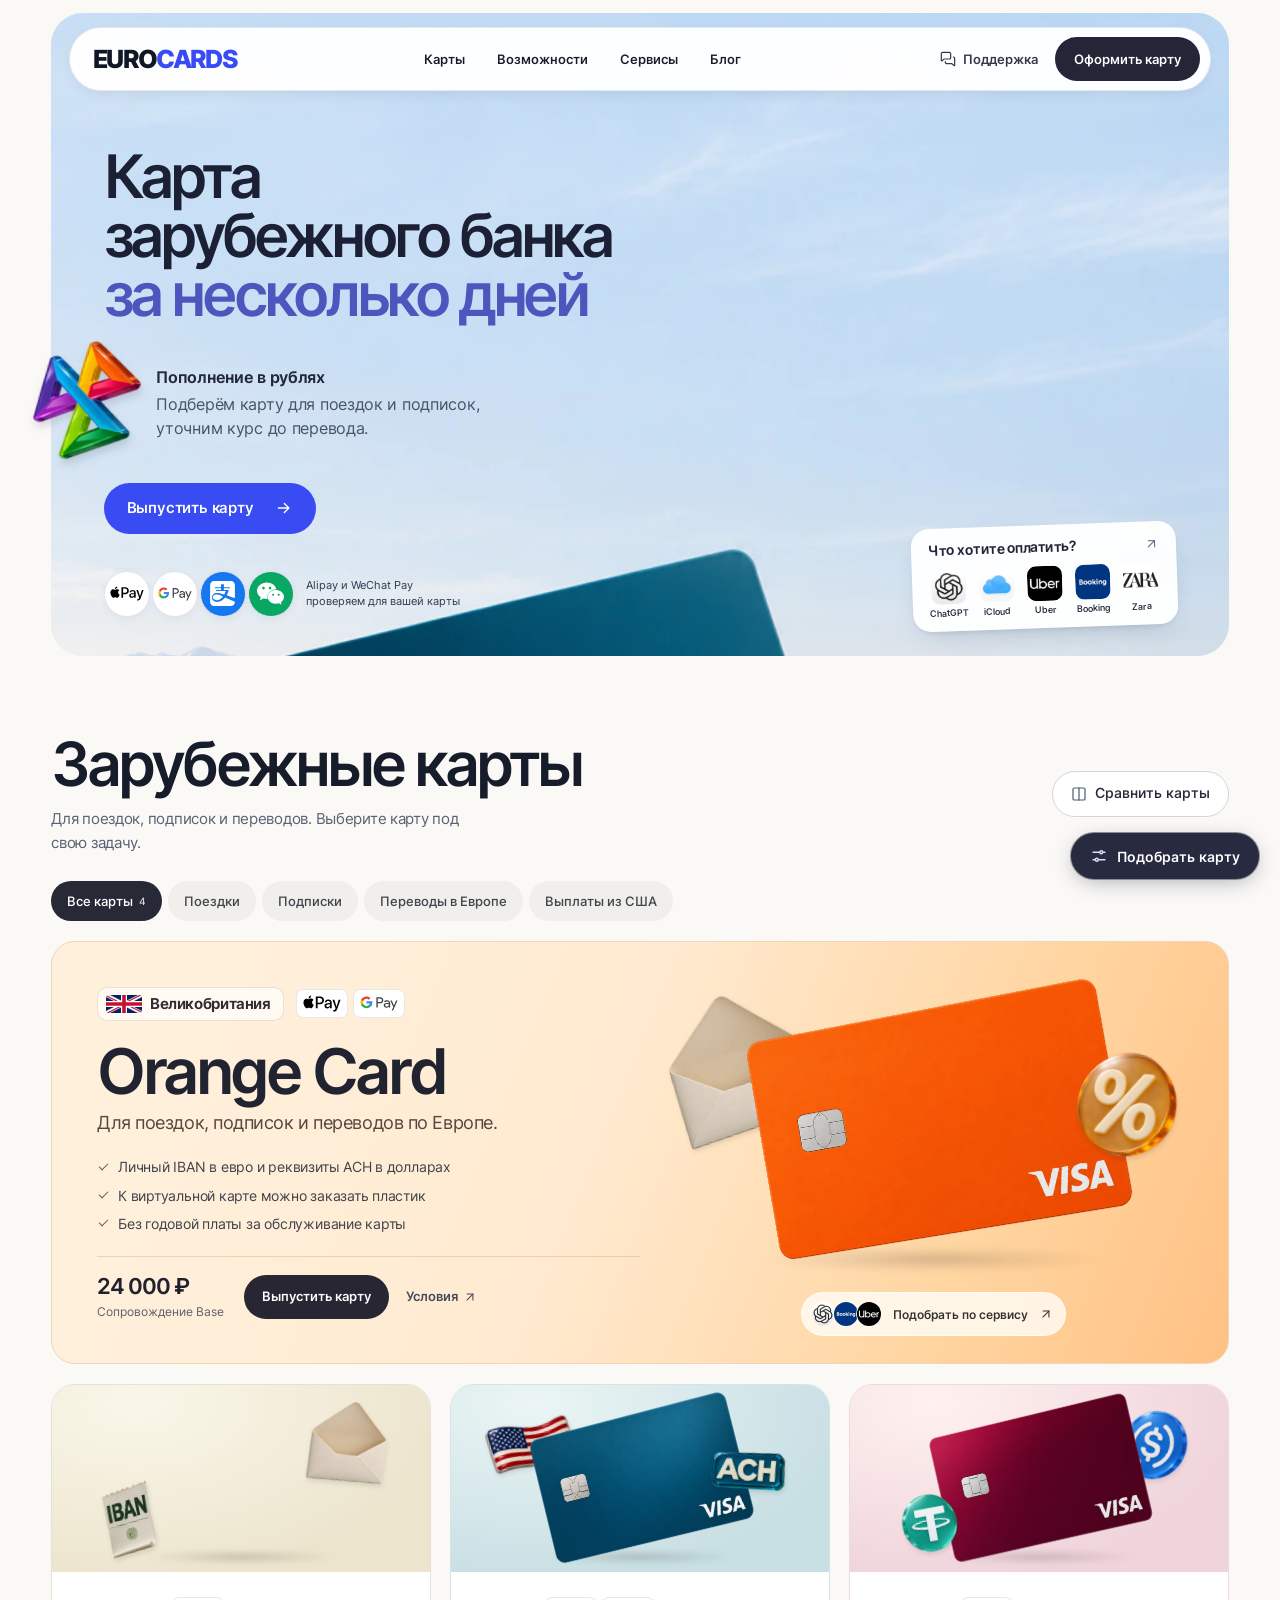
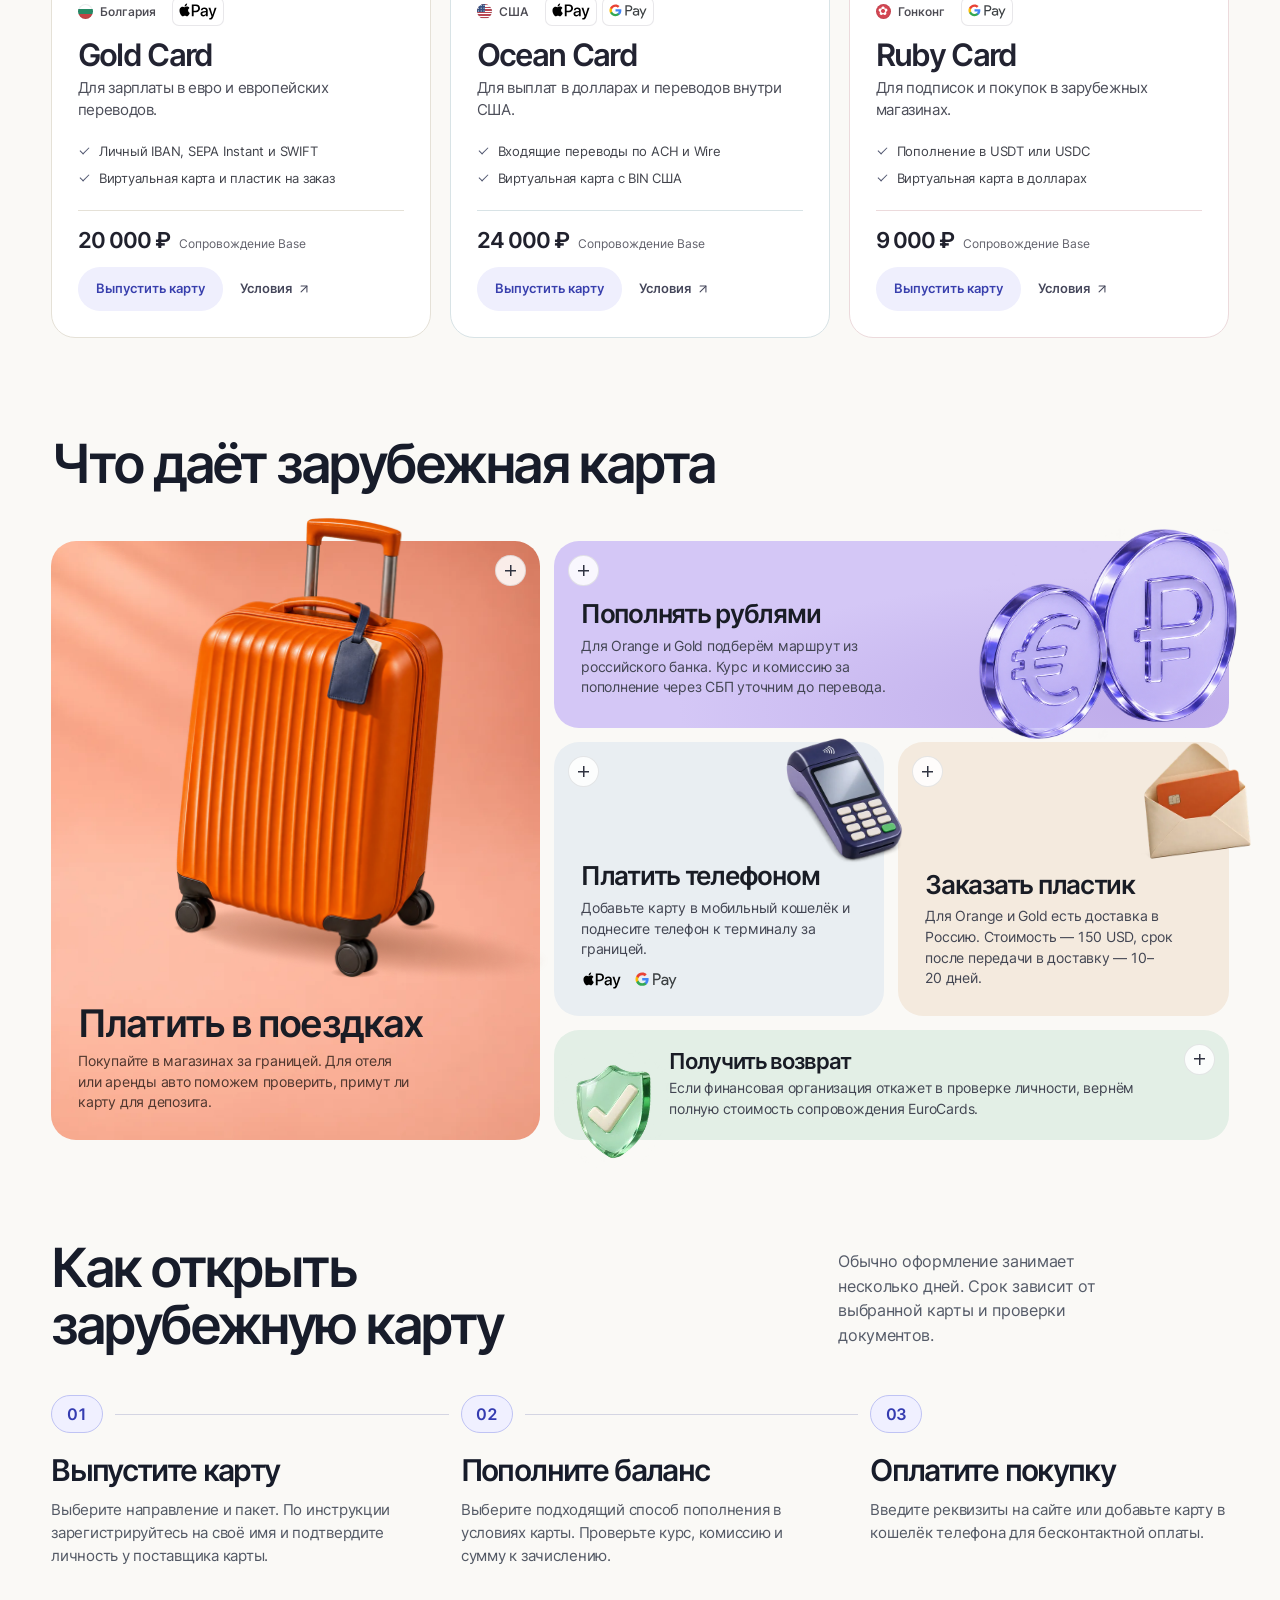
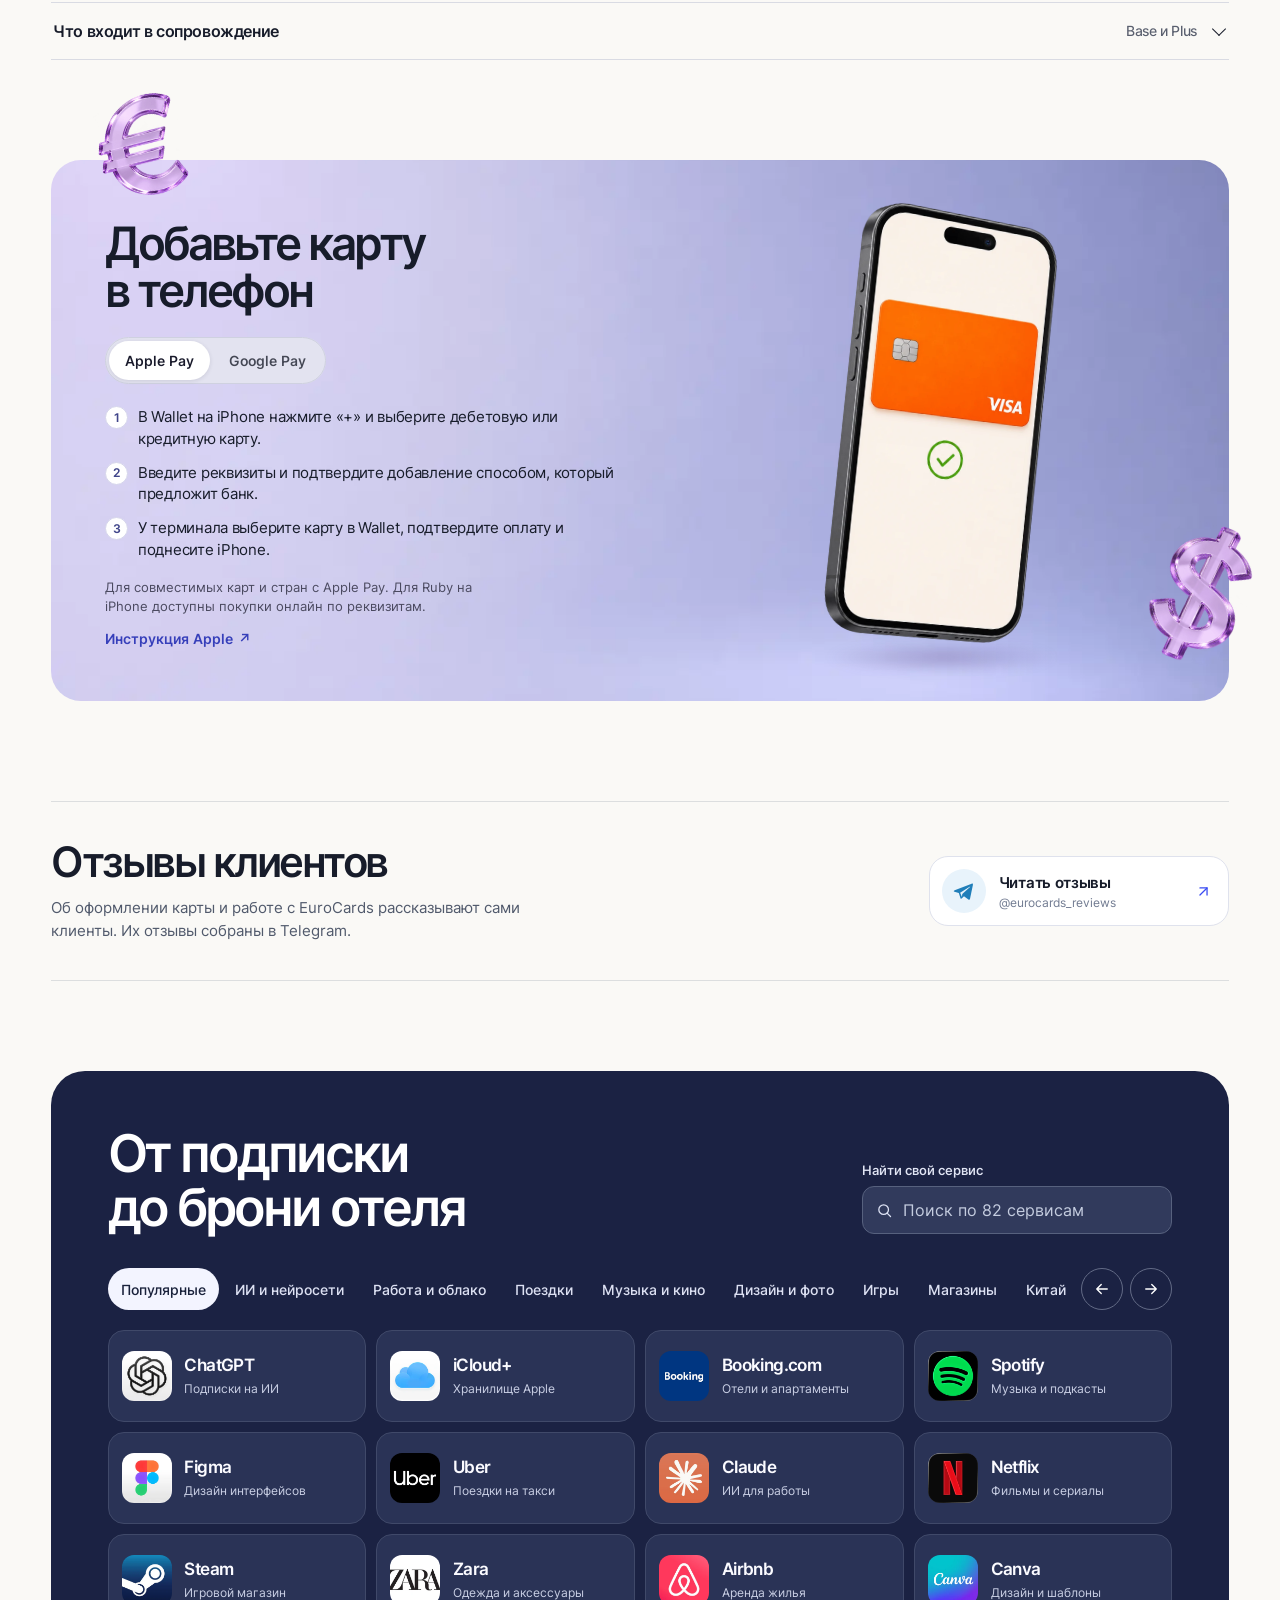
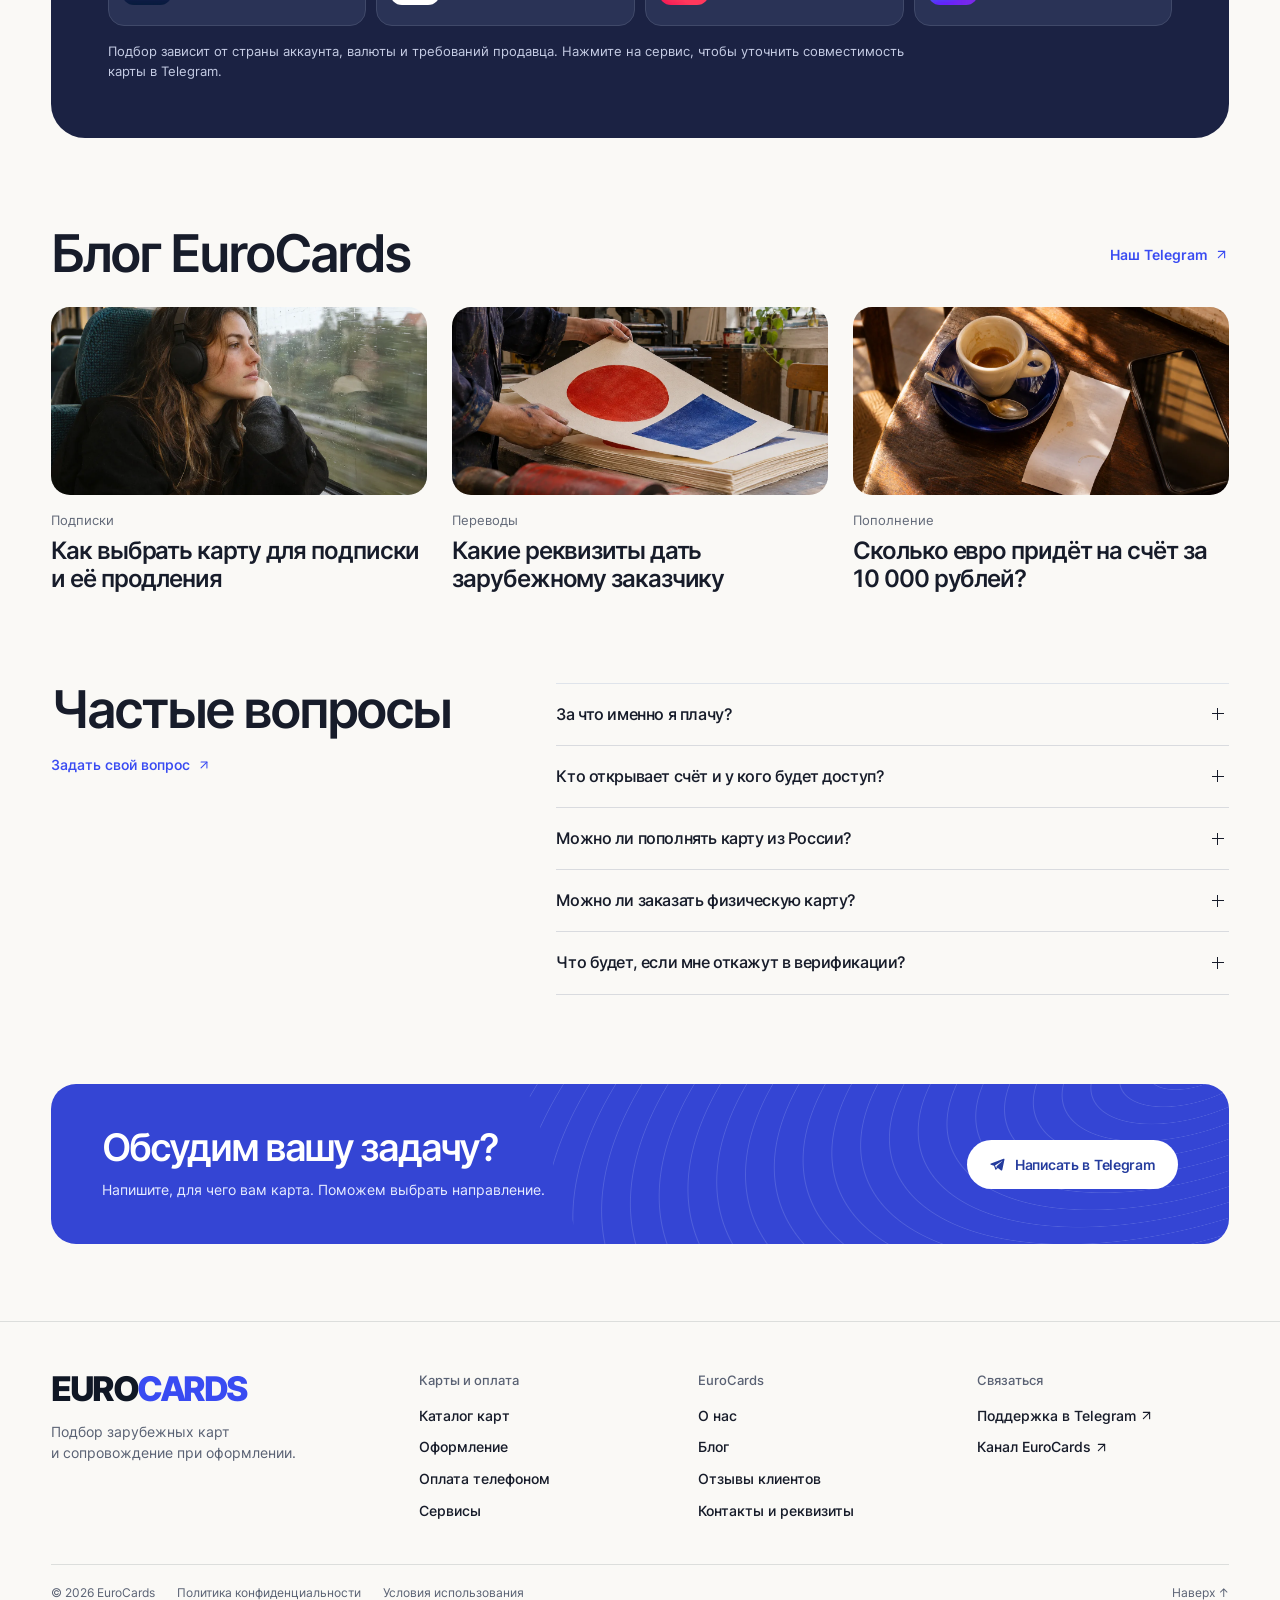
==== commit 085c0eff: "Layer product-specific artwork into catalog card scenes" ====
--- a/index.html
+++ b/index.html
@@ -9,13 +9,13 @@
   <link rel="icon" href="assets/favicon.svg" type="image/svg+xml">
   <link rel="stylesheet" href="styles.css?v=fa3e11a5e4">
   <link rel="stylesheet" href="editorial.css?v=62c3cd3f69">
-  <link rel="stylesheet" href="card-art.css?v=01845fd2af">
+  <link rel="stylesheet" href="card-art.css?v=b5b1d6994e">
   <link rel="stylesheet" href="dialog.css?v=4cf099286a">
   <link rel="stylesheet" href="hero-motion.css?v=45bd333abf">
   <link rel="stylesheet" href="cover.css?v=ea9c378a2a">
   <link rel="stylesheet" href="benefits.css?v=f9eb8c9a76">
   <link rel="stylesheet" href="finder.css?v=1b3baa6938">
-  <script defer src="catalog.js?v=4b25e60570"></script>
+  <script defer src="catalog.js?v=dc2f1b4290"></script>
   <script defer src="page.js?v=af540112d0"></script>
   <script defer src="hero-motion.js?v=f699afb195"></script>
   <script defer src="finder.js?v=4f1a850116"></script>
--- a/card-art.css
+++ b/card-art.css
@@ -40,6 +40,7 @@
 .catalog-scene { position: relative; display: grid; overflow: hidden; place-items: center; background: radial-gradient(ellipse at 22% 10%, var(--halo), transparent 75%), var(--stage); }
 #cards .catalog-featured .catalog-scene { grid-area: 1 / 2; align-content: center; background: transparent; }
 .product-stage {
+  container-type: size;
   display: grid;
   grid-template: minmax(0, 1fr) / minmax(0, 1fr);
   width: 100%;
@@ -49,8 +50,8 @@
 }
 .product-model {
   position: relative;
-  height: 69%;
-  max-width: 72%;
+  isolation: isolate;
+  width: min(61cqw, 109cqh);
   aspect-ratio: 85.6 / 54;
 }
 .product-model::before {
@@ -65,13 +66,33 @@
   filter: blur(2px);
 }
 .product-face {
+  position: relative;
+  z-index: 1;
   display: block;
   width: 100%;
   height: 100%;
   transform: perspective(900px) rotateY(-7deg) rotateZ(var(--face-angle, -10deg));
 }
+.product-accent {
+  position: absolute;
+  display: block;
+  height: auto;
+  pointer-events: none;
+  user-select: none;
+  filter: drop-shadow(1px 3px 2px rgb(44 39 45 / 12%));
+}
+.accent-back { z-index: 0; }
+.accent-front { z-index: 2; }
+.catalog-orange .accent-back { width: 38%; left: -24%; top: -7%; transform: rotate(-12deg); }
+.catalog-orange .accent-front { width: 28%; right: -18%; top: 19%; transform: rotate(10deg); }
+.catalog-gold .accent-back { width: 39%; right: -23%; top: -10%; transform: rotate(12deg); }
+.catalog-gold .accent-front { width: 23%; left: -16%; top: 54%; transform: rotate(-11deg); }
+.catalog-ocean .accent-back { width: 43%; left: -25%; top: 5%; transform: rotate(-10deg); }
+.catalog-ocean .accent-front { width: 37%; right: -22%; top: 28%; transform: rotate(7deg); }
+.catalog-ruby .accent-back { width: 32%; right: -23%; top: -3%; transform: rotate(13deg); }
+.catalog-ruby .accent-front { width: 27%; left: -17%; top: 62%; transform: rotate(-10deg); }
 .catalog-featured .product-stage { aspect-ratio: 1.74; max-width: 650px; }
-.catalog-featured .product-model { height: 73%; }
+.catalog-featured .product-model { width: min(61cqw, 116cqh); }
 
 .catalog-service-link {
   position: relative; z-index: 2; display: inline-flex; align-items: center; gap: 11px;
@@ -141,9 +162,11 @@
 
 @media (hover: hover) and (pointer: fine) and (prefers-reduced-motion: no-preference) {
   .product-tile .product-face { transition: transform 260ms cubic-bezier(.22, 1, .36, 1); }
+  .product-tile .accent-front { transition: translate 260ms cubic-bezier(.22, 1, .36, 1); }
   .product-tile:hover .product-face, .product-tile:has(.catalog-conditions:focus-visible) .product-face {
     transform: translateY(-4px) perspective(900px) rotateY(-6deg) rotateZ(calc(var(--face-angle, -10deg) + .5deg));
   }
+  .product-tile:hover .accent-front, .product-tile:has(.catalog-conditions:focus-visible) .accent-front { translate: 1px -1.5px; }
 }
 
 @media (min-width: 1000px) {
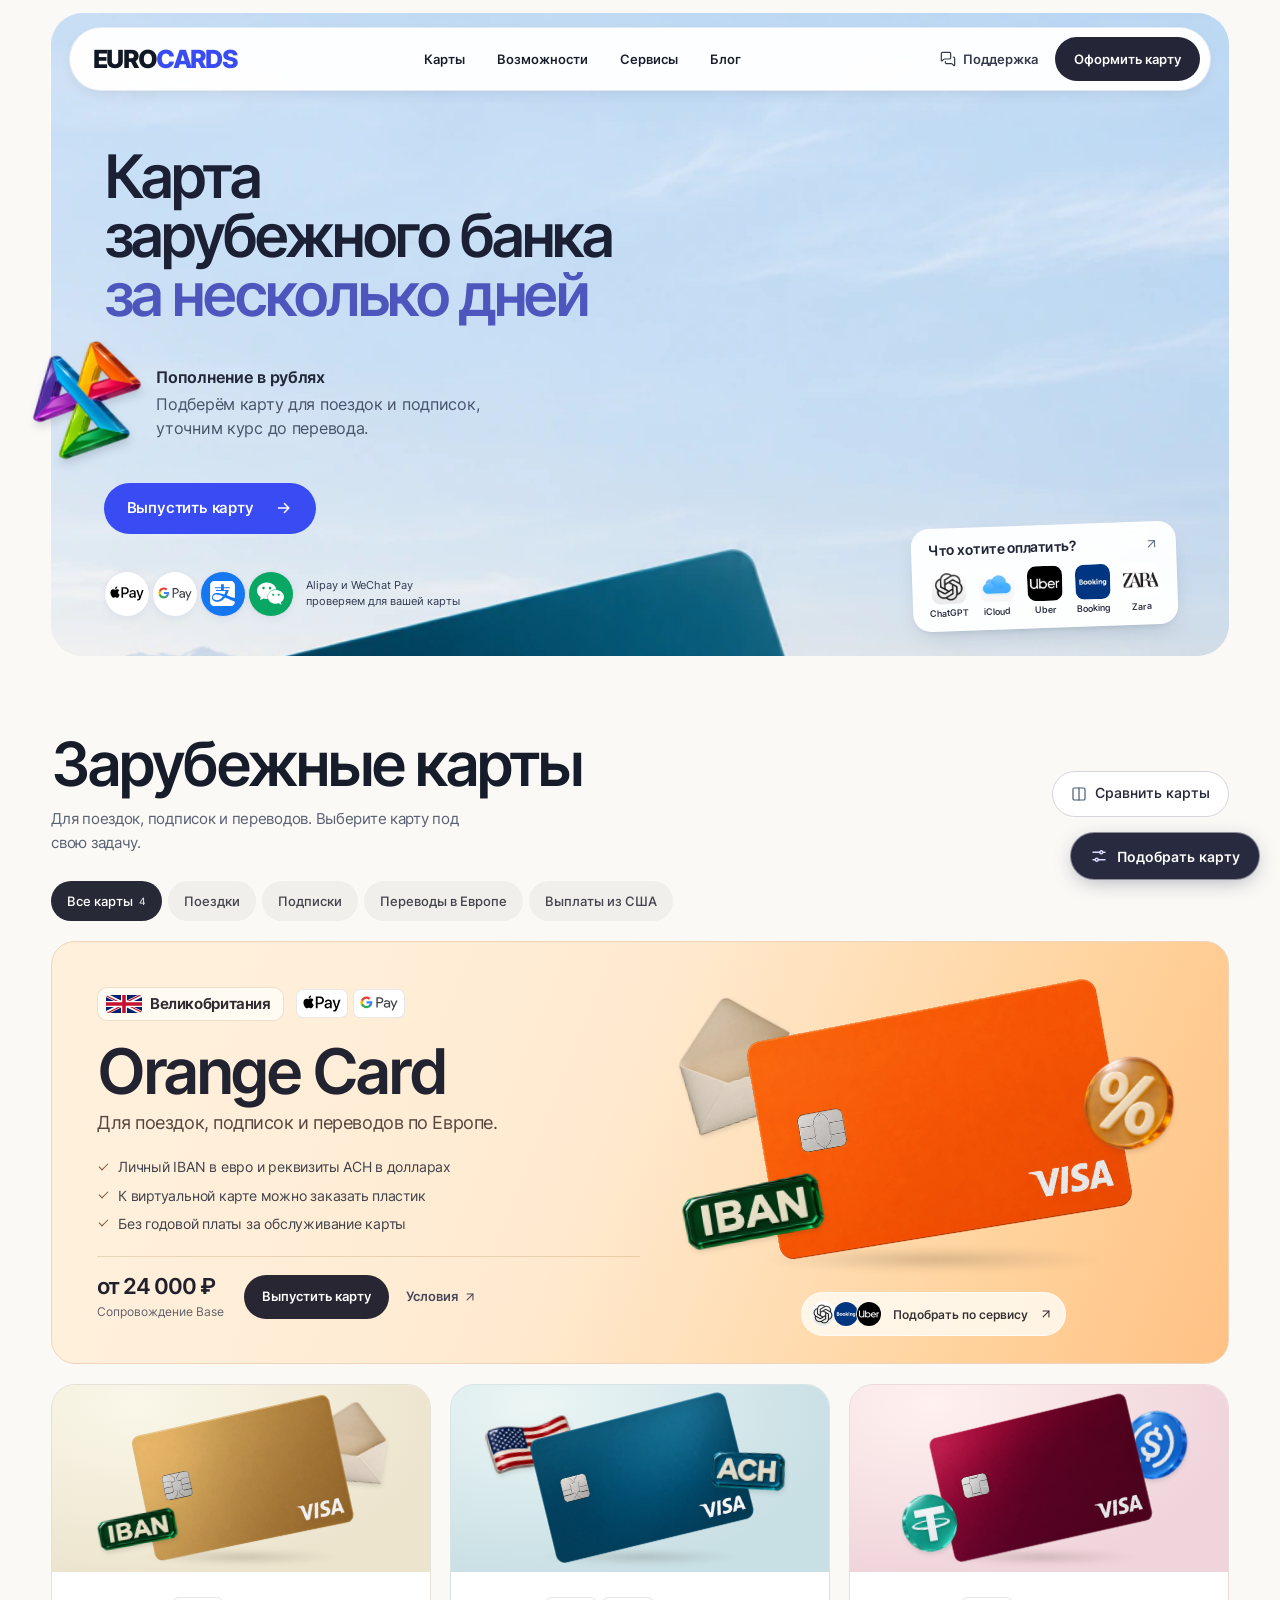
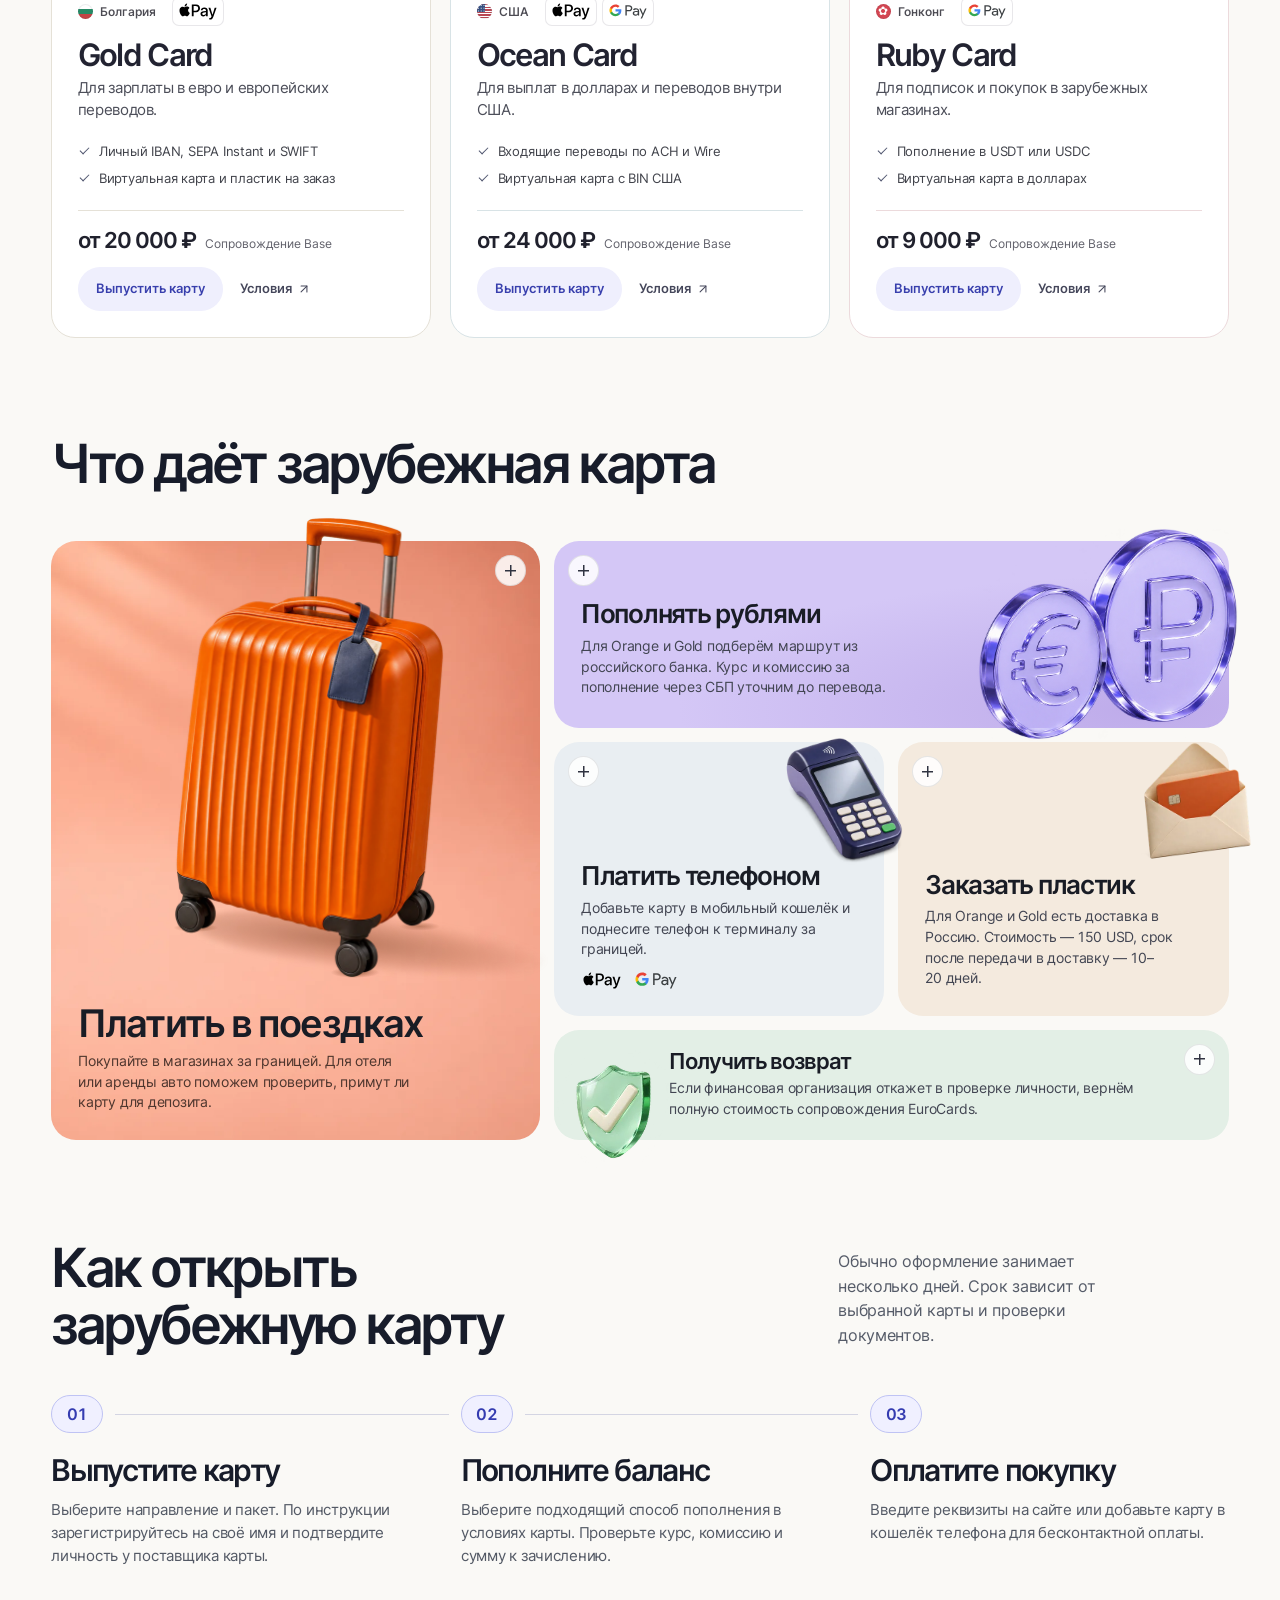
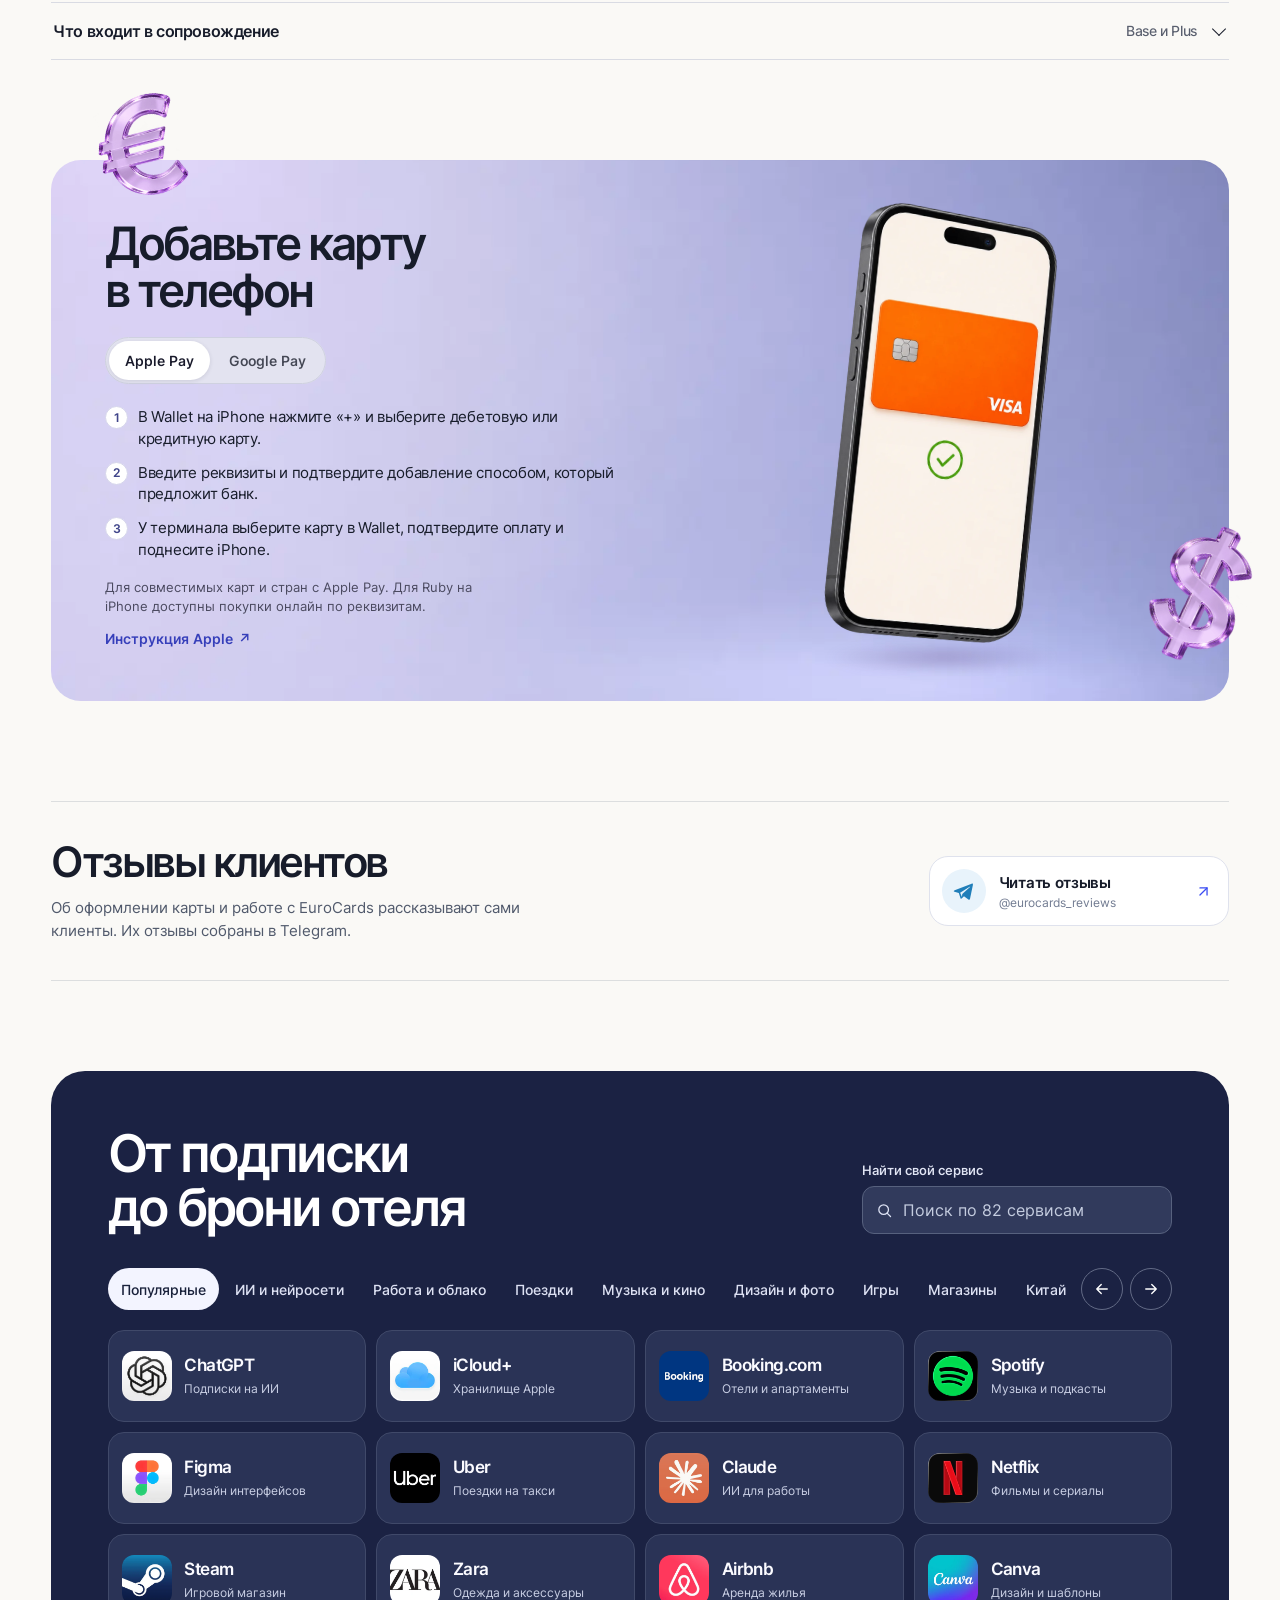
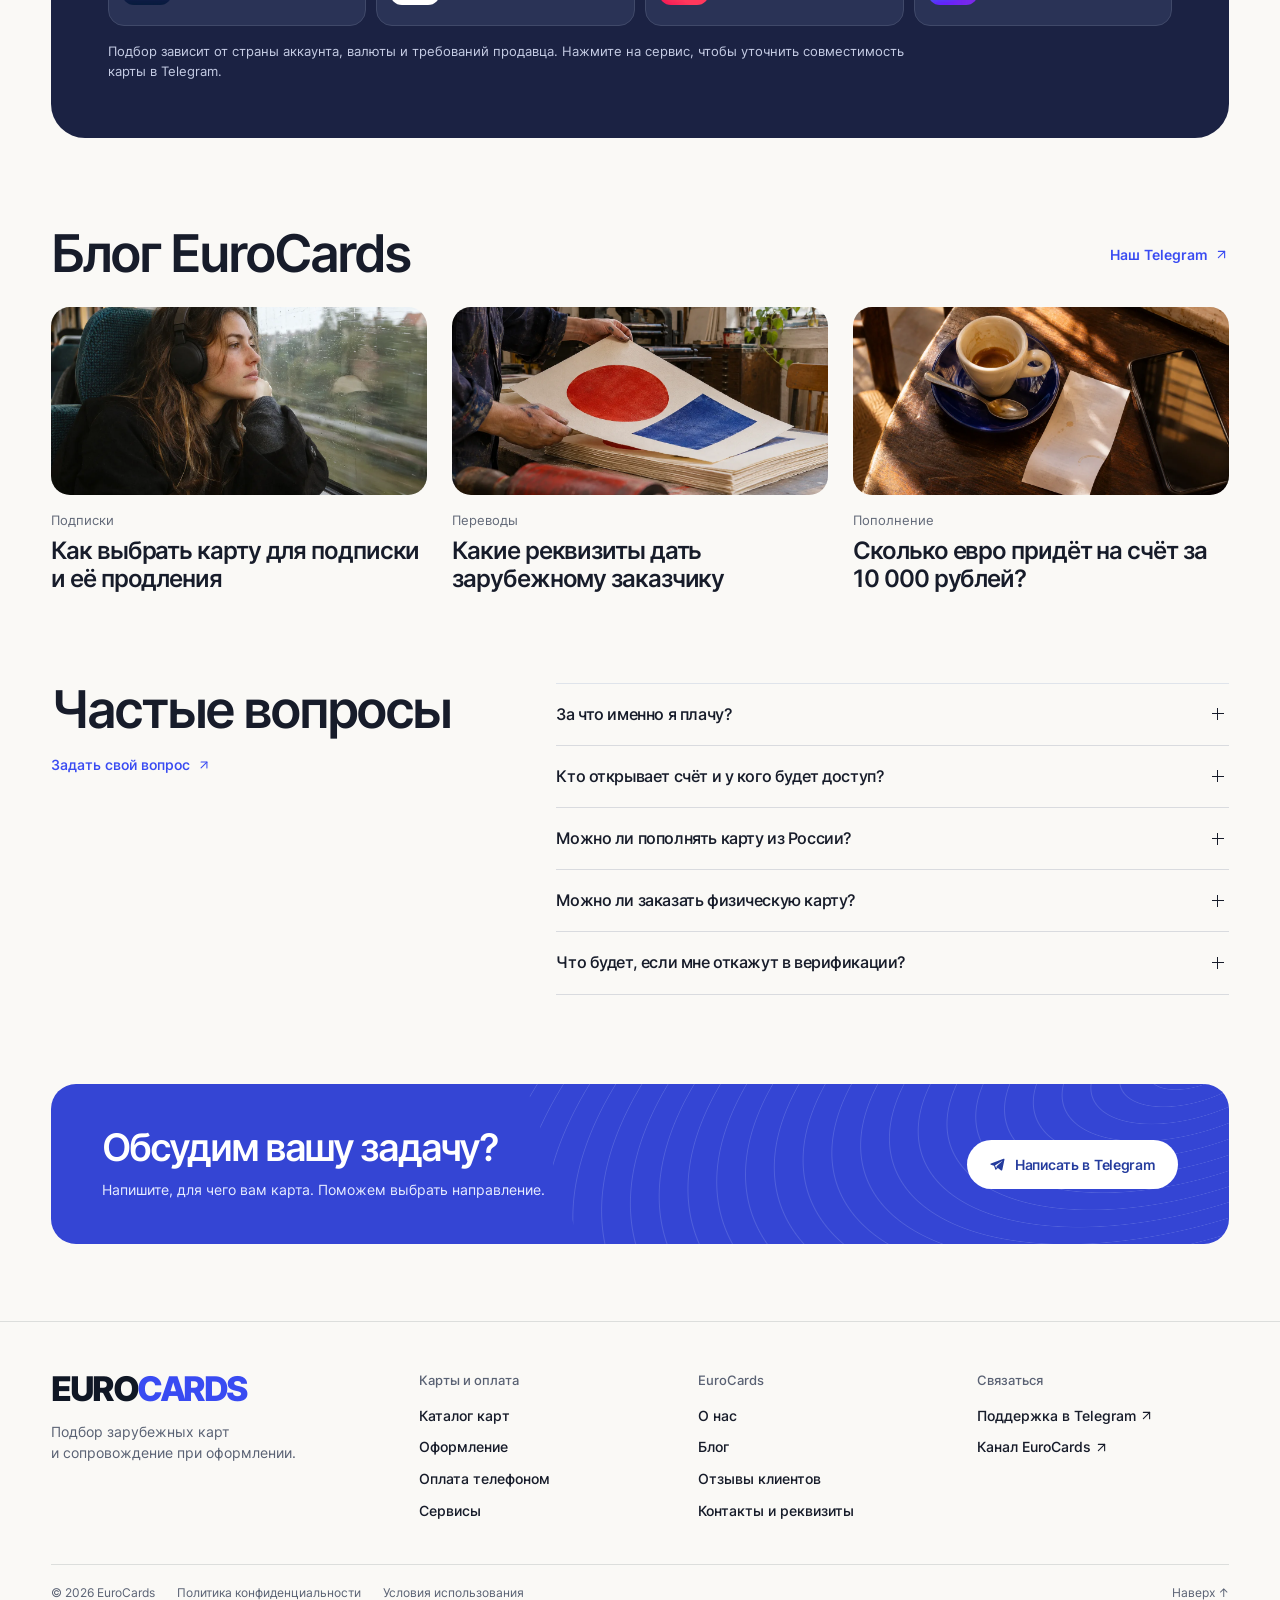
==== commit 5d9f3046: "Use glass IBAN badges and display card starting prices" ====
--- a/index.html
+++ b/index.html
@@ -9,13 +9,13 @@
   <link rel="icon" href="assets/favicon.svg" type="image/svg+xml">
   <link rel="stylesheet" href="styles.css?v=fa3e11a5e4">
   <link rel="stylesheet" href="editorial.css?v=62c3cd3f69">
-  <link rel="stylesheet" href="card-art.css?v=b5b1d6994e">
+  <link rel="stylesheet" href="card-art.css?v=c2385353c2">
   <link rel="stylesheet" href="dialog.css?v=4cf099286a">
   <link rel="stylesheet" href="hero-motion.css?v=45bd333abf">
   <link rel="stylesheet" href="cover.css?v=ea9c378a2a">
   <link rel="stylesheet" href="benefits.css?v=f9eb8c9a76">
   <link rel="stylesheet" href="finder.css?v=1b3baa6938">
-  <script defer src="catalog.js?v=dc2f1b4290"></script>
+  <script defer src="catalog.js?v=7e4a59eb4e"></script>
   <script defer src="page.js?v=af540112d0"></script>
   <script defer src="hero-motion.js?v=f699afb195"></script>
   <script defer src="finder.js?v=4f1a850116"></script>
@@ -104,10 +104,10 @@
       <div id="product-grid" class="product-grid"></div>
       <noscript>
         <ul>
-          <li><strong>Orange Card · Великобритания</strong> — поездки, подписки и переводы в евро.</li>
-          <li><strong>Gold Card · Болгария</strong> — европейский IBAN, SEPA и SWIFT.</li>
-          <li><strong>Ocean Card · США</strong> — выплаты в долларах по ACH и Wire. Сопровождение Base — 24&nbsp;000&nbsp;₽.</li>
-          <li><strong>Ruby Card · Гонконг</strong> — виртуальная карта для онлайн-покупок.</li>
+          <li><strong>Orange Card · Великобритания</strong> — поездки, подписки и переводы в евро. Сопровождение Base — от&nbsp;24&nbsp;000&nbsp;₽.</li>
+          <li><strong>Gold Card · Болгария</strong> — европейский IBAN, SEPA и SWIFT. Сопровождение Base — от&nbsp;20&nbsp;000&nbsp;₽.</li>
+          <li><strong>Ocean Card · США</strong> — выплаты в долларах по ACH и Wire. Сопровождение Base — от&nbsp;24&nbsp;000&nbsp;₽.</li>
+          <li><strong>Ruby Card · Гонконг</strong> — виртуальная карта для онлайн-покупок. Сопровождение Base — от&nbsp;9&nbsp;000&nbsp;₽.</li>
         </ul>
         <p><a href="https://t.me/vladethlemon">Подобрать карту в Telegram</a></p>
       </noscript>
--- a/card-art.css
+++ b/card-art.css
@@ -83,10 +83,10 @@
 }
 .accent-back { z-index: 0; }
 .accent-front { z-index: 2; }
-.catalog-orange .accent-back { width: 38%; left: -24%; top: -7%; transform: rotate(-12deg); }
-.catalog-orange .accent-front { width: 28%; right: -18%; top: 19%; transform: rotate(10deg); }
+.catalog-orange .accent-back { width: 34%; left: -21%; top: -6%; transform: rotate(-12deg); }
+.catalog-orange .accent-cashback { width: 25%; right: -17%; top: 21%; transform: rotate(10deg); }
 .catalog-gold .accent-back { width: 39%; right: -23%; top: -10%; transform: rotate(12deg); }
-.catalog-gold .accent-front { width: 23%; left: -16%; top: 54%; transform: rotate(-11deg); }
+.product-model .accent-iban-glass { width: 39%; left: -20%; top: 76%; transform: rotate(-8deg); }
 .catalog-ocean .accent-back { width: 43%; left: -25%; top: 5%; transform: rotate(-10deg); }
 .catalog-ocean .accent-front { width: 37%; right: -22%; top: 28%; transform: rotate(7deg); }
 .catalog-ruby .accent-back { width: 32%; right: -23%; top: -3%; transform: rotate(13deg); }
